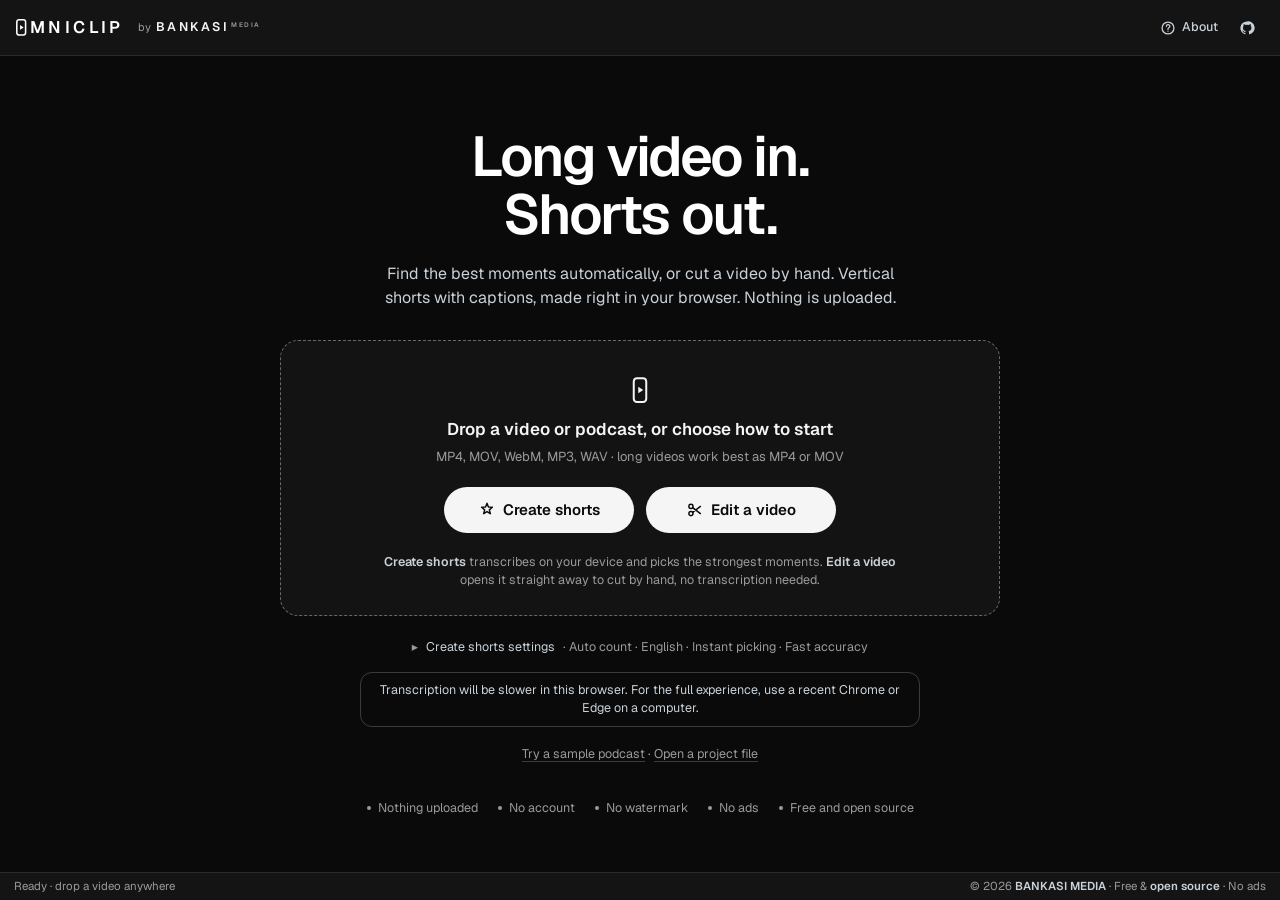
==== index.html @ b5180c34 "Editor rebuild: Create shorts / Edit a video, output monitor, timeline, projects Implements the Nov " ====
<!doctype html>
<html lang="en">
<head>
<meta charset="utf-8">
<meta name="viewport" content="width=device-width, initial-scale=1, viewport-fit=cover">
<title>OMNICLIP · Free shorts maker and video editor in your browser · by BANKASI MEDIA</title>
<meta name="description" content="Turn long videos and podcasts into vertical shorts with captions, or cut a video by hand. Free, in your browser, processed on your device. No upload, no account, no watermark.">
<meta name="theme-color" content="#0a0a0a">
<meta property="og:type" content="website">
<meta property="og:site_name" content="OMNICLIP">
<meta property="og:title" content="OMNICLIP · Long video in, shorts out">
<meta property="og:description" content="Free on-device shorts maker and editor: finds the best moments, follows the speaker, burns in captions. Nothing is uploaded.">
<meta property="og:url" content="https://useomniclip.com/">
<meta property="og:image" content="https://useomniclip.com/og.png">
<meta property="og:image:width" content="1200">
<meta property="og:image:height" content="630">
<meta name="twitter:card" content="summary_large_image">
<meta name="twitter:image" content="https://useomniclip.com/og.png">
<link rel="canonical" href="https://useomniclip.com/">
<link rel="icon" href="favicon.svg" type="image/svg+xml">
<link rel="preload" href="fonts/Geist-Variable.woff2" as="font" type="font/woff2" crossorigin>
<link rel="stylesheet" href="style.css">
</head>
<body>
<a class="skip-link" href="#main">Skip to content</a>

<header class="topbar">
  <a class="brand" href="./" aria-label="OMNICLIP home">
    <span class="logo-main">
      <svg class="logo-frame" viewBox="0 0 16 26" aria-hidden="true"><rect x="1.2" y="1.2" width="13.6" height="23.6" rx="3.4" fill="none" stroke="currentColor" stroke-width="2.4"/><path d="M6.2 9.2v7.6l5.6-3.8z" fill="currentColor"/></svg><span class="sr-only">O</span><span>MNICLIP</span>
    </span>
  </a>
  <a class="logo-by" href="https://bankasimedia.com" target="_blank" rel="noopener" title="Visit bankasimedia.com"><span class="logo-byword">by</span><span class="logo-bankasi">BANKASI</span><sup class="logo-sup">MEDIA</sup></a>

  <div class="top-file" id="topFile" hidden>
    <input class="proj-name" id="projName" aria-label="Project name" spellcheck="false">
    <span class="tf-meta" id="fileMeta"></span>
    <span class="save-state" id="saveState"></span>
  </div>

  <nav class="top-right" aria-label="Site">
    <span class="work-only" hidden>
      <button class="tb tb-icon" id="undoBtn" type="button" aria-label="Undo" title="Undo (Ctrl+Z)" disabled><svg viewBox="0 0 20 20" aria-hidden="true"><path d="M7.5 5 4 8.5 7.5 12M4.5 8.5H12a4 4 0 0 1 0 8h-2" fill="none" stroke="currentColor" stroke-width="1.7" stroke-linecap="round" stroke-linejoin="round"/></svg></button>
      <button class="tb tb-icon" id="redoBtn" type="button" aria-label="Redo" title="Redo (Ctrl+Shift+Z)" disabled><svg viewBox="0 0 20 20" aria-hidden="true"><path d="M12.5 5 16 8.5 12.5 12M15.5 8.5H8a4 4 0 0 0 0 8h2" fill="none" stroke="currentColor" stroke-width="1.7" stroke-linecap="round" stroke-linejoin="round"/></svg></button>
      <span class="menu-wrap">
        <button class="tb" id="projectBtn" type="button" aria-haspopup="true" aria-expanded="false" aria-controls="projectMenu" aria-label="Project menu" title="Project">
          <svg viewBox="0 0 20 20" aria-hidden="true"><path d="M3 5.5A1.5 1.5 0 0 1 4.5 4h3.2l1.6 1.8h6.2A1.5 1.5 0 0 1 17 7.3v7.2a1.5 1.5 0 0 1-1.5 1.5h-11A1.5 1.5 0 0 1 3 14.5z" fill="none" stroke="currentColor" stroke-width="1.6"/></svg><span>Project</span>
        </button>
        <div class="menu" id="projectMenu" role="menu" hidden>
          <button role="menuitem" type="button" data-act="saveFile">Save project file…</button>
          <button role="menuitem" type="button" data-act="openFile">Open project file…</button>
          <button role="menuitem" type="button" data-act="addMedia">Add another video…</button>
          <button role="menuitem" type="button" data-act="storage">Storage on this device…</button>
        </div>
      </span>
    </span>
    <button class="tb" id="newVideo" aria-label="New video" title="New video" hidden>
      <svg viewBox="0 0 20 20" aria-hidden="true"><path d="M10 4v12M4 10h12" stroke="currentColor" stroke-width="1.8" stroke-linecap="round"/></svg>
      <span>New</span>
    </button>
    <button class="tb" id="aboutBtn" type="button" aria-label="About and support" title="About and support">
      <svg viewBox="0 0 20 20" aria-hidden="true"><circle cx="10" cy="10" r="7.4" fill="none" stroke="currentColor" stroke-width="1.6"/><path d="M8 7.8a2.1 2.1 0 1 1 3 1.9c-.6.3-1 .8-1 1.5v.4M10 14h.01" fill="none" stroke="currentColor" stroke-width="1.6" stroke-linecap="round"/></svg>
      <span>About</span>
    </button>
    <a class="tb tb-icon" href="https://github.com/marwenclock/omniclip" target="_blank" rel="noopener" title="Open source on GitHub" aria-label="Source code on GitHub">
      <svg viewBox="0 0 20 20" aria-hidden="true"><path fill="currentColor" d="M10 1.8a8.2 8.2 0 0 0-2.6 16c.4.1.6-.2.6-.4v-1.5c-2.3.5-2.8-1-2.8-1-.4-1-.9-1.2-.9-1.2-.7-.5.1-.5.1-.5.8.1 1.3.9 1.3.9.7 1.3 2 .9 2.4.7.1-.5.3-.9.5-1.1-1.8-.2-3.7-.9-3.7-4 0-.9.3-1.6.9-2.2-.1-.2-.4-1 .1-2.2 0 0 .7-.2 2.3.9a7.8 7.8 0 0 1 4.1 0c1.6-1.1 2.3-.9 2.3-.9.5 1.2.2 2 .1 2.2.5.6.9 1.3.9 2.2 0 3.2-1.9 3.8-3.7 4 .3.3.6.8.6 1.5v2.3c0 .2.2.5.6.4A8.2 8.2 0 0 0 10 1.8z"/></svg>
    </a>
  </nav>
</header>

<main id="main">
  <!-- ============================== start ============================== -->
  <section class="start" id="setup">
    <h1>Long video in.<br>Shorts out.</h1>
    <p class="lede">Find the best moments automatically, or cut a video by hand. Vertical shorts with captions, made right in your browser. Nothing is uploaded.</p>

    <div class="drop" id="drop">
      <svg class="drop-icon" viewBox="0 0 24 24" aria-hidden="true"><rect x="7" y="2.5" width="10" height="19" rx="2.6" fill="none" stroke="currentColor" stroke-width="1.6"/><path d="M10.6 9.4v5.2l4-2.6z" fill="currentColor"/></svg>
      <span class="drop-title">Drop a video or podcast, or choose how to start</span>
      <span class="drop-sub">MP4, MOV, WebM, MP3, WAV · long videos work best as MP4 or MOV</span>
      <div class="entry">
        <button class="btn btn-solid btn-lg" id="pickShorts" type="button">
          <svg viewBox="0 0 20 20" aria-hidden="true"><path d="M10 2.5l1.6 4.2 4.4.3-3.4 2.8 1.1 4.3L10 11.7 6.3 14.1l1.1-4.3L4 7l4.4-.3z" fill="none" stroke="currentColor" stroke-width="1.6" stroke-linejoin="round"/></svg>Create shorts</button>
        <button class="btn btn-solid btn-lg" id="pickEdit" type="button">
          <svg viewBox="0 0 20 20" aria-hidden="true"><circle cx="5.5" cy="6" r="2.3" fill="none" stroke="currentColor" stroke-width="1.6"/><circle cx="5.5" cy="14" r="2.3" fill="none" stroke="currentColor" stroke-width="1.6"/><path d="M7.4 7.3 16 14M7.4 12.7 16 6" stroke="currentColor" stroke-width="1.6" stroke-linecap="round"/></svg>Edit a video</button>
      </div>
      <p class="entry-help"><b>Create shorts</b> transcribes on your device and picks the strongest moments. <b>Edit a video</b> opens it straight away to cut by hand, no transcription needed.</p>
    </div>
    <input type="file" id="file" accept="video/*,audio/*" class="sr-only" tabindex="-1" aria-hidden="true">
    <input type="file" id="mediaFile" accept="video/*,audio/*" class="sr-only" tabindex="-1" aria-hidden="true">
    <input type="file" id="projFile" accept=".json,application/json" class="sr-only" tabindex="-1" aria-hidden="true">
    <input type="file" id="subFile" accept=".srt,.vtt,text/vtt,application/x-subrip" class="sr-only" tabindex="-1" aria-hidden="true">
    <input type="file" id="ovFile" accept="image/*,video/*" class="sr-only" tabindex="-1" aria-hidden="true">

    <details class="settings" id="settings">
      <summary><span>Create shorts settings</span> <span class="settings-sum" id="settingsSum"></span></summary>
      <div class="pills" id="options">
        <label class="pill-select"><span>Shorts</span>
          <select id="count"><option value="auto" selected>Auto</option><option>3</option><option>5</option><option>8</option><option>12</option><option>20</option></select>
        </label>
        <label class="pill-select"><span>Language</span>
          <select id="lang">
            <option value="en">English</option><option value="es">Spanish</option><option value="fr">French</option>
            <option value="de">German</option><option value="pt">Portuguese</option><option value="it">Italian</option><option value="ar">Arabic</option>
          </select>
        </label>
        <label class="pill-select"><span>Picking</span>
          <select id="finder"><option value="smart">Smart</option><option value="deep">Deep</option><option value="instant">Instant</option></select>
        </label>
        <label class="pill-select"><span>Accuracy</span>
          <select id="quality"><option value="fast">Fast</option><option value="better">Better</option><option value="best">Best</option></select>
        </label>
      </div>
      <p class="opt-help" id="optHelp"></p>
      <p class="opt-warn" id="optWarn" hidden><span></span><button class="link-btn" type="button"></button></p>
    </details>
    <p class="gpu-note" id="gpuNote" hidden></p>
    <p class="gpu-note" id="exportNote" hidden></p>
    <p class="start-links"><button class="link-btn" id="trySample" type="button">Try a sample podcast</button> · <button class="link-btn" id="openProj" type="button">Open a project file</button></p>

    <section class="drafts" id="drafts" hidden aria-labelledby="draftsTitle">
      <h2 id="draftsTitle">Recent projects on this device</h2>
      <ul id="draftList"></ul>
    </section>

    <ul class="facts">
      <li>Nothing uploaded</li><li>No account</li><li>No watermark</li><li>No ads</li><li>Free and open source</li>
    </ul>
  </section>

  <!-- ============================== editor ============================== -->
  <section class="work" id="work" hidden>
    <aside class="bin" id="bin" aria-label="Clips, transcript and media">
      <div class="tabs" role="tablist" aria-label="Clip bin">
        <button class="tab active" role="tab" id="tabClips" aria-controls="clipsPane" aria-selected="true">Clips <span class="count" id="clipCount"></span></button>
        <button class="tab" role="tab" id="tabTranscript" aria-controls="transcriptPane" aria-selected="false" tabindex="-1">Transcript</button>
        <button class="tab" role="tab" id="tabMedia" aria-controls="mediaPane" aria-selected="false" tabindex="-1">Media</button>
      </div>

      <div class="pane" id="clipsPane" role="tabpanel" aria-labelledby="tabClips">
        <div class="notice" id="notice" hidden><p></p><button class="btn btn-outline btn-sm" type="button"></button></div>
        <div class="pane-tools">
          <button class="btn btn-outline btn-sm" id="newClip" type="button" title="New 10-second clip at the playhead">+ New clip</button>
          <label class="mini-select"><span class="sr-only">Sort clips</span><select id="sortClips"><option value="order">Your order</option><option value="score">Strongest first</option><option value="time">Time in video</option></select></label>
        </div>
        <ol class="clips" id="clips" aria-label="Clips"></ol>
        <div class="empty" id="clipsEmpty">
          <div class="skeleton"></div><div class="skeleton"></div><div class="skeleton"></div>
          <p id="resultsSub">Your shorts will show up here.</p>
          <div class="empty-actions" id="emptyActions" hidden>
            <button class="btn btn-solid btn-sm" id="emptyWhole" type="button">Use the whole video</button>
            <button class="btn btn-outline btn-sm" id="emptyFromText" type="button">Choose transcript lines</button>
          </div>
        </div>
        <div class="pane-foot">
          <button class="btn btn-solid" id="exAll" type="button" disabled>
            <svg viewBox="0 0 20 20" aria-hidden="true"><path d="M10 3v10m0 0-4-4m4 4 4-4M4 16h12" fill="none" stroke="currentColor" stroke-width="1.8" stroke-linecap="round" stroke-linejoin="round"/></svg>
            <span id="exAllLabel">Export all</span>
          </button>
          <button class="link-btn" id="json" type="button" disabled>Download clip list (.json)</button>
        </div>
      </div>

      <div class="pane" id="transcriptPane" role="tabpanel" aria-labelledby="tabTranscript" hidden>
        <div class="pane-tools wrap">
          <div class="seg" role="radiogroup" aria-label="Transcript mode">
            <label><input type="radio" name="tmode" value="select" checked><span>Select lines</span></label>
            <label><input type="radio" name="tmode" value="edit"><span>Fix text</span></label>
          </div>
          <div class="search">
            <input id="tSearch" type="search" placeholder="Find" aria-label="Find in transcript" spellcheck="false">
            <span class="count" id="tCount" aria-live="polite"></span>
            <button class="tb tb-icon sm" id="tPrev" type="button" aria-label="Previous match">↑</button>
            <button class="tb tb-icon sm" id="tNext" type="button" aria-label="Next match">↓</button>
          </div>
        </div>
        <div class="pane-tools wrap">
          <button class="btn btn-solid btn-sm" id="fromSel" type="button" disabled>Make a short from selected lines</button>
          <button class="link-btn" id="srt" type="button" disabled>Full subtitles (.srt)</button>
          <button class="link-btn" id="importSub" type="button">Import .srt / .vtt</button>
        </div>
        <p class="hint" id="tHint">Click the first line, then Shift-click (or tap) the last line of your short. The time button plays from that line.</p>
        <div id="transcript"></div>
        <div class="hint" id="transcriptEmpty">The transcript appears here as it’s written. <button class="link-btn" id="transcribeNow" type="button" hidden>Transcribe this video</button></div>
      </div>

      <div class="pane" id="mediaPane" role="tabpanel" aria-labelledby="tabMedia" hidden>
        <p class="hint">Videos in this project. Add another to cut between sources in one short.</p>
        <ul class="media-list" id="mediaList"></ul>
        <button class="btn btn-outline btn-sm" id="addMedia" type="button">+ Add another video</button>
      </div>
    </aside>

    <section class="center" aria-label="Monitor">
      <div class="monitor-head">
        <button class="clip-switch" id="clipSwitch" type="button" aria-label="Choose a clip"><span id="clipSwitchText">No clip</span> <svg viewBox="0 0 20 20" aria-hidden="true"><path d="m6 8 4 4 4-4" fill="none" stroke="currentColor" stroke-width="1.7" stroke-linecap="round"/></svg></button>
        <div class="seg" role="radiogroup" aria-label="Monitor view">
          <label><input type="radio" name="view" value="output" checked><span>Output</span></label>
          <label><input type="radio" name="view" value="source"><span>Source</span></label>
        </div>
        <span class="mon-name" id="monName"></span>
        <label class="check"><input type="checkbox" id="guides"> Safe area</label>
      </div>
      <div class="stage" id="stage">
        <video id="player" playsinline preload="auto"></video>
        <canvas id="out" aria-label="Output preview of the selected clip"></canvas>
        <div class="crop" id="crop" hidden>
          <button class="crop-handle" id="cropHandle" type="button" title="Drag to choose what stays in the frame">
            <svg viewBox="0 0 20 20" aria-hidden="true"><path d="M6 6 2 10l4 4M14 6l4 4-4 4M2 10h16" fill="none" stroke="currentColor" stroke-width="1.6" stroke-linecap="round" stroke-linejoin="round"/></svg>
            <span id="cropLabel">Drag</span>
          </button>
        </div>
        <div class="progress-pill" id="progress" hidden>
          <span class="spin" aria-hidden="true"></span>
          <span class="pp-text" id="ppText">Starting…</span>
          <span class="pp-step" id="ppStep"></span>
          <button class="link-btn" id="cancelRun" type="button">Cancel</button>
          <span class="pp-bar"><i id="ppBar"></i></span>
        </div>
      </div>
      <div class="transport">
        <button class="tb tb-icon play" id="playBtn" type="button" aria-label="Play" title="Play / pause (Space)"><svg viewBox="0 0 20 20" aria-hidden="true"><path d="M7 5v10l8-5z" fill="currentColor"/></svg></button>
        <span class="tc-now" id="tcNow">0:00.0</span><span class="tc-dur" id="tcDur">/ 0:00.0</span>
        <span class="src-only" hidden>
          <button class="btn btn-outline btn-sm" id="markIn" type="button" title="Set In at the playhead (I)">In <span id="inVal">–</span></button>
          <button class="btn btn-outline btn-sm" id="markOut" type="button" title="Set Out at the playhead (O)">Out <span id="outVal">–</span></button>
          <button class="btn btn-outline btn-sm" id="addRange" type="button" disabled title="Add In–Out to the selected clip">Add to clip</button>
          <button class="btn btn-solid btn-sm" id="newFromIO" type="button" disabled>New clip</button>
        </span>
        <label class="check"><input type="checkbox" id="loop"> Loop</label>
      </div>
    </section>

    <aside class="inspector" id="inspector" aria-label="Inspector">
      <div class="tabs" role="tablist" aria-label="Inspector">
        <button class="tab active" role="tab" id="itTrim" aria-controls="ipTrim" aria-selected="true">Trim</button>
        <button class="tab" role="tab" id="itCaptions" aria-controls="ipCaptions" aria-selected="false" tabindex="-1">Captions</button>
        <button class="tab" role="tab" id="itFrame" aria-controls="ipFrame" aria-selected="false" tabindex="-1">Frame</button>
        <button class="tab" role="tab" id="itAudio" aria-controls="ipAudio" aria-selected="false" tabindex="-1">Audio</button>
        <button class="tab" role="tab" id="itExport" aria-controls="ipExport" aria-selected="false" tabindex="-1">Export</button>
      </div>
      <p class="no-clip" id="noClip">Select or create a clip to edit it.</p>

      <div class="pane ipane" id="ipTrim" role="tabpanel" aria-labelledby="itTrim">
        <label class="field"><span>Clip name</span><input id="clipName" spellcheck="false" placeholder="Name in your list and file name"></label>
        <label class="field"><span>On-screen title</span><input id="clipTitle" spellcheck="false" placeholder="Shown on the title card"></label>
        <div class="field"><span>Title card</span>
          <div class="seg" role="radiogroup" aria-label="Title card">
            <label><input type="radio" name="st-title" value="intro"><span>Intro</span></label>
            <label><input type="radio" name="st-title" value="always"><span>Always</span></label>
            <label><input type="radio" name="st-title" value="none"><span>Off</span></label>
          </div>
        </div>
        <label class="field slider"><span>Intro length <output data-out="titleDur"></output></span><input type="range" data-style="titleDur" min="1" max="8" step="0.5"></label>
        <div class="field"><span>Ranges <small>(played in this order)</small></span>
          <ol class="ranges" id="ranges"></ol>
          <div class="row">
            <button class="btn btn-outline btn-sm" id="splitBtn" type="button" title="Split at the playhead (S)">Split at playhead</button>
            <button class="btn btn-outline btn-sm" id="pausesBtn" type="button" title="Find long pauses and cut them out">Remove pauses…</button>
          </div>
          <div class="pauses" id="pausesBox" hidden>
            <label class="field slider"><span>Pauses longer than <output id="pauseMinOut"></output></span><input type="range" id="pauseMin" min="0.3" max="2" step="0.1" value="0.7"></label>
            <label class="field slider"><span>Quiet below <output id="pauseThrOut"></output></span><input type="range" id="pauseThr" min="0.005" max="0.08" step="0.005" value="0.02"></label>
            <p class="hint" id="pauseInfo"></p>
            <div class="row"><button class="btn btn-solid btn-sm" id="pauseApply" type="button" disabled>Cut these pauses</button><button class="btn btn-outline btn-sm" id="pauseCancel" type="button">Close</button></div>
          </div>
        </div>
        <div class="field"><span>Speed</span>
          <div class="seg" role="radiogroup" aria-label="Speed">
            <label><input type="radio" name="st-speed" value="0.5"><span>0.5×</span></label>
            <label><input type="radio" name="st-speed" value="0.75"><span>0.75×</span></label>
            <label><input type="radio" name="st-speed" value="1"><span>1×</span></label>
            <label><input type="radio" name="st-speed" value="1.25"><span>1.25×</span></label>
            <label><input type="radio" name="st-speed" value="1.5"><span>1.5×</span></label>
            <label><input type="radio" name="st-speed" value="2"><span>2×</span></label>
          </div>
        </div>
      </div>

      <div class="pane ipane" id="ipCaptions" role="tabpanel" aria-labelledby="itCaptions" hidden>
        <div class="field"><span>Captions</span>
          <div class="seg" role="radiogroup" aria-label="Captions">
            <label><input type="radio" name="st-captions" value="pop"><span>Word by word</span></label>
            <label><input type="radio" name="st-captions" value="classic"><span>Subtitles</span></label>
            <label><input type="radio" name="st-captions" value="none"><span>Off</span></label>
          </div>
        </div>
        <p class="hint" id="capNoText" hidden>This video has no transcript yet. <button class="link-btn" id="capTranscribe" type="button">Transcribe it</button> or <button class="link-btn" id="capImport" type="button">import subtitles</button>.</p>
        <div class="field"><span>Presets</span><div class="presets" id="presets"></div></div>
        <div class="grid2">
          <label class="field"><span>Font</span><select data-style="font"></select></label>
          <label class="field"><span>Weight</span><select data-style="weight"><option value="500">Regular</option><option value="700">Bold</option><option value="800">Extra bold</option><option value="900">Black</option></select></label>
          <label class="field"><span>Text colour</span><input type="color" data-style="color"></label>
          <label class="field"><span>Spoken word</span><input type="color" data-style="hi"></label>
        </div>
        <div class="field"><span>Letters</span>
          <div class="seg" role="radiogroup" aria-label="Letter case">
            <label><input type="radio" name="st-case" value="upper"><span>UPPERCASE</span></label>
            <label><input type="radio" name="st-case" value="none"><span>As written</span></label>
          </div>
        </div>
        <div class="field"><span>Edge</span>
          <div class="seg" role="radiogroup" aria-label="Caption edge">
            <label><input type="radio" name="st-outline" value="stroke"><span>Outline</span></label>
            <label><input type="radio" name="st-outline" value="shadow"><span>Shadow</span></label>
            <label><input type="radio" name="st-outline" value="box"><span>Box</span></label>
            <label><input type="radio" name="st-outline" value="none"><span>None</span></label>
          </div>
        </div>
        <label class="field slider"><span>Size <output data-out="size"></output></span><input type="range" data-style="size" min="0.5" max="1.8" step="0.05"></label>
        <label class="field slider"><span>Height on screen <output data-out="y"></output></span><input type="range" data-style="y" min="0.15" max="0.92" step="0.01"></label>
        <label class="field slider"><span>Words at a time <output data-out="words"></output></span><input type="range" data-style="words" min="1" max="12" step="1"></label>
        <div class="field"><span>Direction</span>
          <div class="seg" role="radiogroup" aria-label="Text direction">
            <label><input type="radio" name="st-dir" value="auto"><span>Auto</span></label>
            <label><input type="radio" name="st-dir" value="ltr"><span>Left to right</span></label>
            <label><input type="radio" name="st-dir" value="rtl"><span>Right to left</span></label>
          </div>
        </div>
        <p class="hint">Word timings are estimated from each transcript line. Fix words in the Transcript tab.</p>
        <div class="row panel-actions" data-keys="captions,font,weight,case,size,y,color,hi,outline,words,dir">
          <button class="btn btn-outline btn-sm" data-act="savePreset" type="button">Save as preset</button>
          <button class="btn btn-outline btn-sm" data-act="applyAll" type="button">Apply to all clips</button>
          <button class="link-btn" data-act="reset" type="button">Reset</button>
        </div>
      </div>

      <div class="pane ipane" id="ipFrame" role="tabpanel" aria-labelledby="itFrame" hidden>
        <div class="field"><span>Shape</span>
          <div class="seg" role="radiogroup" aria-label="Output shape">
            <label><input type="radio" name="st-aspect" value="9:16"><span>9:16</span></label>
            <label><input type="radio" name="st-aspect" value="4:5"><span>4:5</span></label>
            <label><input type="radio" name="st-aspect" value="1:1"><span>1:1</span></label>
            <label><input type="radio" name="st-aspect" value="16:9"><span>16:9</span></label>
            <label><input type="radio" name="st-aspect" value="original"><span>Original</span></label>
          </div>
        </div>
        <div class="field"><span>Framing</span>
          <div class="seg" role="radiogroup" aria-label="Framing">
            <label><input type="radio" name="st-layout" value="auto"><span>Follow speaker</span></label>
            <label><input type="radio" name="st-layout" value="crop"><span>Fixed</span></label>
            <label><input type="radio" name="st-layout" value="blur"><span>Full + blur</span></label>
            <label><input type="radio" name="st-layout" value="fit"><span>Fit</span></label>
          </div>
        </div>
        <p class="hint framing-note" id="framingNote"></p>
        <button class="btn btn-outline btn-sm" id="trackBtn" type="button" hidden>Find the speaker now</button>
        <label class="field slider"><span>Left / right <output data-out="pos"></output></span><input type="range" data-style="pos" min="0" max="1" step="0.01"></label>
        <label class="field slider"><span>Up / down <output data-out="posY"></output></span><input type="range" data-style="posY" min="0" max="1" step="0.01"></label>
        <label class="field slider"><span>Zoom <output data-out="zoom"></output></span><input type="range" data-style="zoom" min="1" max="3" step="0.05"></label>
        <div class="field"><span>Rotate and mirror</span>
          <div class="row">
            <button class="btn btn-outline btn-sm" id="rotL" type="button" aria-label="Rotate 90 degrees left">⟲ 90°</button>
            <button class="btn btn-outline btn-sm" id="rotR" type="button" aria-label="Rotate 90 degrees right">⟳ 90°</button>
            <label class="check"><input type="checkbox" data-style="flip"> Mirror</label>
          </div>
        </div>
        <div class="field"><span>Overlay <small>(logo, image or cutaway)</small></span>
          <div class="row">
            <button class="btn btn-outline btn-sm" id="ovAdd" type="button">Add image or video…</button>
            <button class="link-btn" id="ovRemove" type="button" hidden>Remove</button>
          </div>
          <div id="ovControls" hidden>
            <label class="field slider"><span>Size <output data-ovout="w"></output></span><input type="range" data-ov="w" min="0.05" max="1" step="0.01"></label>
            <label class="field slider"><span>Left / right <output data-ovout="x"></output></span><input type="range" data-ov="x" min="0" max="1" step="0.01"></label>
            <label class="field slider"><span>Up / down <output data-ovout="y"></output></span><input type="range" data-ov="y" min="0" max="1" step="0.01"></label>
            <label class="field slider"><span>Opacity <output data-ovout="opacity"></output></span><input type="range" data-ov="opacity" min="0.1" max="1" step="0.05"></label>
            <div class="grid2">
              <label class="field"><span>From (seconds)</span><input data-ov="start" inputmode="decimal" class="tc"></label>
              <label class="field"><span>Until (empty = end)</span><input data-ov="end" inputmode="decimal" class="tc"></label>
            </div>
          </div>
        </div>
        <div class="row panel-actions" data-keys="aspect,layout,pos,posY,zoom,rotate,flip">
          <button class="btn btn-outline btn-sm" data-act="applyAll" type="button">Apply to all clips</button>
          <button class="link-btn" data-act="reset" type="button">Reset</button>
        </div>
      </div>

      <div class="pane ipane" id="ipAudio" role="tabpanel" aria-labelledby="itAudio" hidden>
        <label class="field slider"><span>Volume <output data-out="gain"></output></span><input type="range" data-style="gain" min="-18" max="12" step="0.5"></label>
        <label class="check"><input type="checkbox" data-style="mute"> Mute this clip</label>
        <label class="field slider"><span>Fade in <output data-out="fadeIn"></output></span><input type="range" data-style="fadeIn" min="0" max="3" step="0.1"></label>
        <label class="field slider"><span>Fade out <output data-out="fadeOut"></output></span><input type="range" data-style="fadeOut" min="0" max="3" step="0.1"></label>
        <p class="hint">The monitor previews up to normal volume; boosts above 0 dB are applied in the export.</p>
        <div class="row panel-actions" data-keys="gain,mute,fadeIn,fadeOut">
          <button class="btn btn-outline btn-sm" data-act="applyAll" type="button">Apply to all clips</button>
          <button class="link-btn" data-act="reset" type="button">Reset</button>
        </div>
      </div>

      <div class="pane ipane" id="ipExport" role="tabpanel" aria-labelledby="itExport" hidden>
        <div class="field"><span>Resolution</span>
          <div class="seg" role="radiogroup" aria-label="Resolution">
            <label><input type="radio" name="st-res" value="1080"><span>1080p</span></label>
            <label><input type="radio" name="st-res" value="720"><span>720p</span></label>
          </div>
        </div>
        <p class="summary" id="exSummary"></p>
        <label class="check"><input type="checkbox" id="fastExport"> Background-safe export (beta)</label>
        <p class="hint">Renders frame by frame instead of playing in real time, so it keeps going in a background tab. Faster for audio-only shorts; for video it is usually slower than the normal export. Experimental; needs Chrome or Edge.</p>
        <div class="row">
          <button class="btn btn-solid" id="exportOne" type="button">Export this clip</button>
          <a class="btn btn-outline" id="dlOne" hidden>Download</a>
        </div>
        <div class="row">
          <button class="link-btn" id="clipSrt" type="button">Subtitles for this clip (.srt)</button>
          <button class="link-btn" id="dupAspect" type="button">Duplicate in another shape…</button>
        </div>
        <div class="row panel-actions" data-keys="res">
          <button class="btn btn-outline btn-sm" data-act="applyAll" type="button">Use this resolution for all clips</button>
        </div>
      </div>
    </aside>

    <section class="tl-wrap" aria-label="Timeline">
      <div class="tl-tools">
        <button class="tb sm" id="tlSplit" type="button" title="Split at the playhead (S)">Split</button>
        <button class="tb sm" id="tlDelete" type="button" title="Delete the range under the playhead">Delete range</button>
        <span class="tl-spacer"></span>
        <button class="tb tb-icon sm" id="tlOut" type="button" aria-label="Zoom out">−</button>
        <button class="tb sm" id="tlFit" type="button">Fit</button>
        <button class="tb tb-icon sm" id="tlIn" type="button" aria-label="Zoom in">+</button>
      </div>
      <canvas id="timeline" tabindex="0" aria-label="Timeline. Left and right arrows move the playhead."></canvas>
    </section>
  </section>
</main>

<section class="tray" id="tray" hidden aria-label="Exports">
  <div class="tray-head">
    <b>Exports <span class="count" id="trayCount"></span></b>
    <button class="link-btn" id="trayZip" type="button" disabled>Download all (.zip)</button>
    <button class="link-btn" id="trayClear" type="button">Clear finished</button>
    <button class="tb tb-icon sm" id="trayToggle" type="button" aria-label="Collapse exports" aria-expanded="true">▾</button>
  </div>
  <ul class="tray-list" id="trayList"></ul>
  <p class="tray-note" id="trayNote">Real-time exports play through the clip. Keep this tab visible.</p>
</section>

<footer class="statusbar">
  <span class="sb-left" id="status">Ready · drop a video anywhere</span>
  <span class="sb-right">© 2026 <a href="https://bankasimedia.com" target="_blank" rel="noopener">BANKASI MEDIA</a> · Free &amp; <a href="https://github.com/marwenclock/omniclip" target="_blank" rel="noopener">open source</a> · No ads</span>
</footer>

<div class="dropveil" id="dropVeil" hidden>
  <div class="dz" data-mode="shorts">Drop here to <b>create shorts</b></div>
  <div class="dz" data-mode="edit">Drop here to <b>edit a video</b></div>
</div>
<p class="sr-only" id="announce" role="status" aria-live="polite"></p>

<dialog class="modal" id="about" aria-labelledby="aboutTitle">
  <h2 id="aboutTitle">About OMNICLIP</h2>
  <p>OMNICLIP by BANKASI <sup>MEDIA</sup> is free and open source. No ads, no accounts, no watermark. Your videos are processed in your browser and are never uploaded.</p>
  <div class="support-box">
    <b><svg viewBox="0 0 20 20" aria-hidden="true"><path d="M10 16.5s-6-3.6-6-8.1A3.4 3.4 0 0 1 10 6.3a3.4 3.4 0 0 1 6 2.1c0 4.5-6 8.1-6 8.1z" fill="none" stroke="currentColor" stroke-width="1.6" stroke-linejoin="round"/></svg>Keep it free</b>
    <p>Hosting and new features cost time and money. Donations keep OMNICLIP free, ad-free and private for everyone.</p>
    <span id="donateSlot"></span>
    <p class="note">Other ways to help: share it with a creator who needs it, star it on GitHub, or report a video that doesn’t work.</p>
  </div>
  <h3>Keyboard shortcuts</h3>
  <table class="keys-table">
    <tr><td><kbd>Space</kbd></td><td>Play / pause</td><td><kbd>←</kbd><kbd>→</kbd></td><td>Step 0.1 s (Shift 1 s)</td></tr>
    <tr><td><kbd>↑</kbd><kbd>↓</kbd></td><td>Previous / next clip</td><td><kbd>S</kbd></td><td>Split at playhead</td></tr>
    <tr><td><kbd>I</kbd> <kbd>O</kbd></td><td>Set In / Out (Source view)</td><td><kbd>E</kbd></td><td>Export clip</td></tr>
    <tr><td><kbd>Ctrl</kbd><kbd>Z</kbd></td><td>Undo</td><td><kbd>Ctrl</kbd><kbd>Shift</kbd><kbd>Z</kbd></td><td>Redo</td></tr>
  </table>
  <label class="check"><input type="checkbox" id="singleKeys" checked> Single-key shortcuts (Space, S, I, O, E, arrows)</label>
  <div class="modal-actions">
    <a class="btn btn-outline" href="https://bankasimedia.com" target="_blank" rel="noopener">BANKASI MEDIA</a>
    <a class="btn btn-outline" href="https://github.com/marwenclock/omniclip" target="_blank" rel="noopener">Source on GitHub</a>
    <a class="btn btn-outline" href="https://github.com/marwenclock/omniclip/issues" target="_blank" rel="noopener">Report a problem</a>
    <button class="btn btn-outline" id="storageBtn" type="button">Storage…</button>
    <button class="btn btn-solid" data-close type="button">Close</button>
  </div>
</dialog>

<dialog class="modal" id="storage" aria-labelledby="storageTitle">
  <h2 id="storageTitle">Storage on this device</h2>
  <p class="note" id="storageTotal"></p>
  <ul class="store-list" id="storeList"></ul>
  <div class="modal-actions"><button class="btn btn-solid" data-close type="button">Close</button></div>
</dialog>

<dialog class="modal" id="relink" aria-labelledby="relinkTitle">
  <h2 id="relinkTitle">Find the video for this project</h2>
  <p>Projects keep your edits, not the video itself. Choose the same file again to keep working.</p>
  <ul class="store-list" id="relinkList"></ul>
  <p class="note" id="relinkMsg" role="status"></p>
  <div class="modal-actions"><button class="btn btn-outline" data-close type="button">Cancel</button><button class="btn btn-solid" id="relinkGo" type="button" disabled>Open project</button></div>
</dialog>

<dialog class="modal" id="ask" aria-labelledby="askTitle">
  <h2 id="askTitle"></h2>
  <div id="askBody"></div>
  <div class="modal-actions" id="askActions"></div>
</dialog>

<script type="module" src="app.js"></script>
</body>
</html>
---- style.css ----
/* OMNICLIP: BANKASI MEDIA's design language, shared with OMNIVIEWER. Black and white only, Geist,
   hairline borders, white solid buttons, pill controls. The editor adds its own tool vocabulary:
   monospace timecodes, a ruler, a waveform, and the footage as the only colour on screen. */

@font-face { font-family: 'Geist'; src: url('fonts/Geist-Variable.woff2') format('woff2'); font-weight: 100 900; font-display: swap; }
@font-face { font-family: 'Geist Mono'; src: url('fonts/GeistMono-Variable.woff2') format('woff2'); font-weight: 100 900; font-display: swap; }
@font-face { font-family: 'Geist Fallback'; src: local('Arial'), local('ArialMT'), local('Liberation Sans'), local('Helvetica'); size-adjust: 101.1%; ascent-override: 99.41%; descent-override: 29.18%; line-gap-override: 0%; }

:root {
  --bg: #0a0a0a;
  --panel: rgba(21, 21, 21, 0.96);
  --panel-solid: #151515;
  --glass: rgba(24, 26, 29, 0.72);
  --surface: rgba(255, 255, 255, 0.04);
  --surface-2: rgba(255, 255, 255, 0.08);
  --surface-3: rgba(255, 255, 255, 0.14);
  --line: rgba(255, 255, 255, 0.09);
  --line-2: rgba(255, 255, 255, 0.2);
  --ink: #f5f5f5;
  --ink-2: #c9d1d8;
  --muted: #9a9a9a;
  --danger: #ff6b5e;
  --font: 'Geist', 'Geist Fallback', system-ui, -apple-system, 'Segoe UI', sans-serif;
  --mono: 'Geist Mono', ui-monospace, 'Cascadia Mono', Consolas, monospace;
  --top: 56px;
  --status: 28px;
  color-scheme: dark;
}

* { box-sizing: border-box; }
html { height: 100%; }
body {
  margin: 0; min-height: 100%; background: var(--bg); color: var(--ink);
  font: 14px/1.45 var(--font); -webkit-font-smoothing: antialiased;
  display: flex; flex-direction: column;
}
a { color: inherit; }
button, select, input { font: inherit; color: inherit; }
button { cursor: pointer; background: none; border: 0; padding: 0; }
.sr-only { position: absolute; width: 1px; height: 1px; overflow: hidden; clip: rect(0 0 0 0); white-space: nowrap; }
.skip-link { position: absolute; left: 12px; top: -40px; z-index: 100; background: var(--ink); color: #000; padding: 6px 12px; border-radius: 8px; }
.skip-link:focus { top: 10px; }
:focus-visible { outline: 2px solid var(--ink); outline-offset: 2px; }
[hidden] { display: none !important; }
svg { flex: none; }
small { color: var(--muted); font-weight: 400; }

/* ------------------------------------------------------------ buttons */
.btn {
  display: inline-flex; align-items: center; justify-content: center; gap: 7px;
  height: 36px; padding: 0 16px; border-radius: 999px; white-space: nowrap; text-decoration: none;
  font-size: 13px; font-weight: 600; transition: opacity 0.15s, background 0.15s, border-color 0.15s;
}
.btn svg { width: 15px; height: 15px; }
.btn-solid { background: var(--ink); color: var(--bg); }
.btn-solid:hover { opacity: 0.86; }
.btn-outline { border: 1px solid var(--line-2); background: var(--surface); color: var(--ink); }
.btn-outline:hover { background: var(--surface-2); border-color: rgba(255, 255, 255, 0.32); }
.btn:disabled { opacity: 0.35; cursor: not-allowed; }
.btn-sm { height: 30px; padding: 0 12px; font-size: 12.5px; }
.btn-lg { height: 46px; padding: 0 24px; font-size: 15px; min-width: 190px; }
.btn-lg svg { width: 18px; height: 18px; }
.link-btn { color: var(--muted); font-size: 12.5px; text-decoration: underline; text-underline-offset: 3px; text-decoration-color: var(--line-2); }
.link-btn:hover:not(:disabled) { color: var(--ink); }
.link-btn:disabled { opacity: 0.4; cursor: default; text-decoration: none; }
.check { display: inline-flex; align-items: center; gap: 7px; font-size: 12.5px; color: var(--ink-2); cursor: pointer; user-select: none; }
.check input { accent-color: #fff; width: 15px; height: 15px; margin: 0; }

/* segmented control (radio pills) */
.seg { display: inline-flex; flex-wrap: wrap; gap: 2px; padding: 3px; border-radius: 999px; border: 1px solid var(--line-2); background: var(--surface); }
.seg label { position: relative; cursor: pointer; }
.seg input { position: absolute; opacity: 0; pointer-events: none; }
.seg span { display: inline-flex; align-items: center; height: 26px; padding: 0 10px; border-radius: 999px; font-size: 12px; font-weight: 500; color: var(--ink-2); white-space: nowrap; transition: background 0.15s, color 0.15s; }
.seg label:hover span { background: var(--surface-2); color: var(--ink); }
.seg input:checked + span { background: var(--ink); color: var(--bg); font-weight: 600; }
.seg input:focus-visible + span { outline: 2px solid var(--ink); outline-offset: 2px; }

/* ------------------------------------------------------------ top bar */
.topbar {
  flex: none; position: sticky; top: 0; z-index: 30; height: var(--top);
  display: flex; align-items: center; gap: 14px; padding: 0 16px;
  background: var(--panel); border-bottom: 1px solid var(--line); backdrop-filter: blur(14px);
}
.brand { display: inline-flex; align-items: center; text-decoration: none; color: #fff; }
.logo-main { display: inline-flex; align-items: center; font-size: 1.05rem; font-weight: 600; letter-spacing: 0.2em; }
.logo-frame { width: 0.62em; height: 1em; margin-right: 0.22em; overflow: visible; }
.brand:hover .logo-frame path { animation: logo-play 0.9s ease; transform-box: fill-box; transform-origin: center; }
@keyframes logo-play { 40% { transform: scale(1.35); } }
.logo-by { display: inline-flex; align-items: baseline; gap: 5px; text-decoration: none; white-space: nowrap; }
.logo-byword { font-size: 11px; color: var(--muted); }
.logo-bankasi { font-size: 12.5px; font-weight: 600; letter-spacing: 0.2em; color: var(--ink); }
.logo-sup { font-size: 6.5px; font-weight: 600; letter-spacing: 0.24em; color: var(--muted); margin-left: -3px; position: relative; top: calc(-1cap * (12.5 / 6.5 - 1)); }
.top-file { display: flex; align-items: center; gap: 10px; min-width: 0; margin-left: 10px; padding-left: 16px; border-left: 1px solid var(--line); }
.proj-name { min-width: 60px; max-width: 30vw; width: 22ch; border: 0; background: transparent; padding: 3px 6px; margin-left: -6px; border-radius: 6px; font-weight: 600; font-size: 13px; text-overflow: ellipsis; }
.proj-name:hover { background: var(--surface); }
.proj-name:focus { outline: none; background: var(--surface-2); }
.tf-meta { font: 11.5px var(--mono); color: var(--muted); white-space: nowrap; }
.save-state { font-size: 11.5px; color: var(--muted); white-space: nowrap; }
.save-state.error { color: var(--danger); }
.top-right { margin-left: auto; display: flex; align-items: center; gap: 2px; }
.work-only { display: inline-flex; align-items: center; gap: 2px; }
.tb {
  display: inline-flex; align-items: center; gap: 6px; height: 34px; padding: 0 10px; border-radius: 8px;
  color: var(--ink-2); font-size: 12.5px; font-weight: 500; text-decoration: none;
}
.tb:hover:not(:disabled) { background: var(--surface-2); color: var(--ink); }
.tb:disabled { opacity: 0.35; cursor: default; }
.tb svg { width: 16px; height: 16px; }
.tb-icon { width: 34px; padding: 0; justify-content: center; }
.tb.sm { height: 28px; font-size: 12px; padding: 0 9px; }
.tb-icon.sm { width: 28px; padding: 0; }
.menu-wrap { position: relative; }
.menu { position: absolute; right: 0; top: calc(100% + 6px); z-index: 50; min-width: 220px; padding: 6px; border-radius: 12px; background: #161616; border: 1px solid var(--line-2); box-shadow: 0 18px 50px rgba(0, 0, 0, 0.55); display: flex; flex-direction: column; }
.menu button { text-align: left; padding: 8px 10px; border-radius: 8px; font-size: 13px; color: var(--ink-2); }
.menu button:hover, .menu button:focus-visible { background: var(--surface-2); color: var(--ink); outline: none; }

/* ------------------------------------------------------------ start */
main { min-height: 0; display: flex; flex-direction: column; flex: 1 0 auto; }
.start { width: 100%; max-width: 760px; margin: 0 auto; padding: clamp(36px, 8vh, 88px) 20px 48px; display: flex; flex-direction: column; align-items: center; text-align: center; }
.start h1 { margin: 0; font-size: clamp(38px, 6vw, 56px); line-height: 1.04; font-weight: 600; letter-spacing: -0.035em; color: #fff; }
.lede { margin: 18px 0 30px; max-width: 540px; font-size: 16px; line-height: 1.5; color: var(--ink-2); }
.drop { width: 100%; display: flex; flex-direction: column; align-items: center; gap: 6px; padding: 34px 20px 26px; border: 1px dashed rgba(255, 255, 255, 0.36); border-radius: 18px; background: var(--surface); transition: background 0.15s, border-color 0.15s; }
.drop:hover, .drop:focus-within { background: var(--surface-2); border-color: rgba(255, 255, 255, 0.6); }
.drop-icon { width: 30px; height: 30px; color: var(--ink); margin-bottom: 6px; }
.drop-title { font-size: 17px; font-weight: 600; }
.drop-sub { font-size: 13px; color: var(--muted); margin-bottom: 14px; }
.entry { display: flex; flex-wrap: wrap; justify-content: center; gap: 12px; }
.entry-help { margin: 14px 0 0; max-width: 520px; font-size: 12.5px; color: var(--muted); }
.entry-help b { color: var(--ink-2); font-weight: 600; }
.settings { width: 100%; margin-top: 16px; }
.settings summary { list-style: none; cursor: pointer; display: inline-flex; flex-wrap: wrap; justify-content: center; gap: 4px 8px; padding: 6px 12px; border-radius: 999px; font-size: 12.5px; color: var(--ink-2); }
.settings summary::-webkit-details-marker { display: none; }
.settings summary::before { content: '▸'; color: var(--muted); }
.settings[open] summary::before { content: '▾'; }
.settings summary:hover { background: var(--surface); }
.settings-sum { color: var(--muted); }
.pills { display: flex; flex-wrap: wrap; justify-content: center; gap: 8px; margin-top: 10px; }
.pill-select { position: relative; display: inline-flex; align-items: center; height: 36px; padding: 0 30px 0 14px; border: 1px solid var(--line-2); border-radius: 999px; background: rgba(24, 26, 29, 0.52); font-size: 13px; cursor: pointer; transition: background 0.15s; }
.pill-select:hover { background: var(--surface-2); }
.pill-select > span { color: var(--muted); margin-right: 6px; pointer-events: none; }
.pill-select select { appearance: none; border: 0; background: transparent; font-weight: 600; cursor: pointer; padding: 0; }
.pill-select::after { content: ''; position: absolute; right: 13px; top: 50%; width: 6px; height: 6px; margin-top: -5px; border-right: 1.5px solid var(--muted); border-bottom: 1.5px solid var(--muted); transform: rotate(45deg); pointer-events: none; }
.pill-select select:focus-visible { outline: none; }
.pill-select:focus-within { border-color: var(--ink); }
.pill-select option, select option { background: #161616; color: var(--ink); }
.opt-help { margin: 12px auto 0; max-width: 620px; font-size: 12.5px; color: var(--muted); }
.opt-warn { margin: 10px 0 0; display: inline-flex; flex-wrap: wrap; justify-content: center; align-items: center; gap: 4px 10px; padding: 8px 14px; border: 1px solid rgba(255, 255, 255, 0.36); border-radius: 16px; font-size: 12.5px; color: var(--ink); }
.opt-warn::before, .notice::before { content: '!'; display: inline-grid; place-items: center; width: 16px; height: 16px; flex: none; border-radius: 50%; background: var(--ink); color: var(--bg); font-size: 11px; font-weight: 700; }
.opt-warn .link-btn { color: var(--ink); font-weight: 600; }
.gpu-note { margin: 10px 0 0; padding: 8px 14px; border: 1px solid var(--line-2); border-radius: 12px; font-size: 12.5px; color: var(--ink-2); max-width: 560px; }
.start-links { margin: 18px 0 0; font-size: 12.5px; color: var(--muted); }
.drafts { width: 100%; margin-top: 30px; text-align: left; }
.drafts h2 { font-size: 13px; font-weight: 600; color: var(--ink-2); margin: 0 0 8px; }
.drafts ul { list-style: none; margin: 0; padding: 0; display: grid; gap: 6px; }
.draft { display: flex; align-items: center; gap: 12px; padding: 10px 12px; border: 1px solid var(--line); border-radius: 12px; background: var(--surface); }
.draft-main { flex: 1; min-width: 0; }
.draft-name { font-weight: 600; font-size: 13.5px; overflow: hidden; text-overflow: ellipsis; white-space: nowrap; }
.draft-meta { font: 11px var(--mono); color: var(--muted); }
.facts { list-style: none; padding: 0; margin: 36px 0 0; display: flex; flex-wrap: wrap; justify-content: center; gap: 6px 20px; font-size: 12.5px; color: var(--muted); }
.facts li { display: inline-flex; align-items: center; gap: 7px; }
.facts li::before { content: ''; width: 4px; height: 4px; border-radius: 50%; background: var(--muted); }

/* ------------------------------------------------------------ editor grid */
body.working { height: 100%; overflow: hidden; }
body.working main { flex: 1 1 0; }
.work {
  flex: 1; min-height: 0; display: grid;
  grid-template-columns: 290px minmax(0, 1fr) 340px;
  grid-template-rows: minmax(0, 1fr) auto;
  grid-template-areas: 'bin center insp' 'tl tl tl';
}
.bin { grid-area: bin; min-height: 0; display: flex; flex-direction: column; background: var(--panel-solid); border-right: 1px solid var(--line); }
.center { grid-area: center; min-width: 0; min-height: 0; display: flex; flex-direction: column; gap: 8px; padding: 10px 14px; }
.inspector { grid-area: insp; min-height: 0; display: flex; flex-direction: column; background: var(--panel-solid); border-left: 1px solid var(--line); }
.tl-wrap { min-width: 0; grid-area: tl; border-top: 1px solid var(--line); background: #0d0d0d; padding: 4px 12px 8px; }

/* tabs */
.tabs { flex: none; display: flex; border-bottom: 1px solid var(--line); padding: 0 6px; overflow-x: auto; scrollbar-width: none; }
.tab { flex: 1; height: 42px; padding: 0 8px; font-size: 12.5px; font-weight: 600; color: var(--muted); white-space: nowrap; border-bottom: 2px solid transparent; margin-bottom: -1px; position: relative; }
.tab:hover { color: var(--ink-2); }
.tab.active { color: var(--ink); border-bottom-color: var(--ink); }
.tab.custom::after { content: ''; position: absolute; top: 11px; right: 4px; width: 5px; height: 5px; border-radius: 50%; background: var(--ink-2); }
.count { font: 11px var(--mono); color: var(--muted); margin-left: 3px; }
.pane { flex: 1; min-height: 0; overflow-y: auto; padding: 12px; display: flex; flex-direction: column; gap: 10px; }
.pane-tools { display: flex; align-items: center; justify-content: space-between; gap: 8px; }
.pane-tools.wrap { flex-wrap: wrap; justify-content: flex-start; }
.pane-foot { position: sticky; bottom: -12px; margin: auto -12px -12px; padding: 12px; display: flex; flex-direction: column; align-items: center; gap: 8px; background: var(--panel-solid); border-top: 1px solid var(--line); }
.pane-foot .btn { width: 100%; height: 40px; }
.hint { margin: 0; font-size: 12px; color: var(--muted); }
.mini-select select { height: 30px; border-radius: 999px; border: 1px solid var(--line-2); background: var(--surface); padding: 0 10px; font-size: 12px; }
.row { display: flex; flex-wrap: wrap; align-items: center; gap: 8px; }
.notice { display: flex; flex-wrap: wrap; align-items: flex-start; gap: 8px 10px; padding: 12px; border: 1px solid var(--line-2); border-radius: 12px; background: var(--surface); }
.notice::before { margin-top: 1px; }
.notice p { flex: 1 1 calc(100% - 30px); min-width: 0; margin: 0; font-size: 12.5px; line-height: 1.45; color: var(--ink-2); }
.notice p b { color: var(--ink); }
.notice .btn { margin-left: 26px; }
kbd { display: inline-block; min-width: 18px; margin: 0 2px; padding: 0 5px; border: 1px solid var(--line-2); border-radius: 5px; font: 10.5px/16px var(--mono); color: var(--ink-2); text-align: center; }

/* clip list */
.clips { list-style: none; margin: 0; padding: 0; display: flex; flex-direction: column; gap: 4px; }
.clip { position: relative; display: grid; grid-template-columns: 46px 1fr auto; gap: 10px; align-items: center; padding: 6px 6px 6px 6px; border-radius: 12px; border: 1px solid transparent; cursor: pointer; transition: background 0.15s, border-color 0.15s; }
.clip:hover { background: var(--surface); }
.clip.selected { background: var(--surface-2); border-color: var(--line-2); }
.clip.selected::before { content: ''; position: absolute; left: -7px; top: 12px; bottom: 12px; width: 3px; border-radius: 3px; background: var(--ink); }
.clip.dragging { opacity: 0.4; }
.clip.drop-before { box-shadow: 0 -2px 0 var(--ink); }
.thumb { position: relative; width: 46px; aspect-ratio: 9 / 16; border-radius: 6px; overflow: hidden; background: #161616; border: 1px solid var(--line); }
.thumb img { width: 100%; height: 100%; object-fit: contain; display: block; background: #000; }
.dur { position: absolute; right: 2px; bottom: 2px; padding: 0 3px; border-radius: 4px; background: rgba(0, 0, 0, 0.75); font: 9px/13px var(--mono); }
.clip-body { min-width: 0; }
.clip h3 { margin: 0; font-size: 12.5px; font-weight: 600; line-height: 1.3; display: -webkit-box; -webkit-line-clamp: 2; -webkit-box-orient: vertical; overflow: hidden; overflow-wrap: anywhere; }
.clip .meta { margin-top: 2px; font: 10.5px var(--mono); color: var(--muted); }
.clip .meta b { color: var(--ink-2); font-weight: 500; }
.clip-state { display: flex; align-items: center; gap: 2px; }
.clip-more { opacity: 0; transition: opacity 0.15s; }
.clip:hover .clip-more, .clip.selected .clip-more, .clip-more:focus-visible, .clip:focus-within .clip-more { opacity: 1; }
.icon-btn { width: 30px; height: 30px; display: inline-flex; align-items: center; justify-content: center; border-radius: 999px; border: 1px solid var(--line-2); color: var(--ink); text-decoration: none; font-size: 13px; }
.icon-btn.plain { border-color: transparent; color: var(--muted); }
.icon-btn:hover { background: var(--ink); color: var(--bg); border-color: var(--ink); }
.icon-btn svg { width: 14px; height: 14px; }
.icon-btn.done { background: var(--ink); color: var(--bg); border-color: var(--ink); }
.icon-btn:disabled { opacity: 0.35; cursor: not-allowed; background: none; color: var(--ink); border-color: var(--line-2); }
.ring { width: 30px; height: 30px; }
.ring circle { fill: none; stroke-width: 2.5; }
.ring .bg { stroke: var(--surface-3); }
.ring .fg { stroke: var(--ink); stroke-linecap: round; transform: rotate(-90deg); transform-origin: center; transition: stroke-dashoffset 0.3s; }
.queued { font: 10px var(--mono); color: var(--muted); }
.empty { display: flex; flex-direction: column; gap: 6px; }
.empty p { margin: 10px 0 0; text-align: center; font-size: 12.5px; color: var(--muted); }
.skeleton { height: 64px; border-radius: 12px; background: linear-gradient(90deg, var(--surface) 0%, var(--surface-2) 50%, var(--surface) 100%) 0 0 / 200% 100%; animation: shimmer 1.6s linear infinite; }
.skeleton:nth-child(2) { opacity: 0.7; } .skeleton:nth-child(3) { opacity: 0.4; }
@keyframes shimmer { to { background-position: -200% 0; } }
.empty.failed .skeleton { display: none; }
.empty-actions { display: flex; flex-wrap: wrap; justify-content: center; gap: 8px; margin-top: 10px; }

/* transcript */
.search { display: inline-flex; align-items: center; gap: 2px; margin-left: auto; }
.search input { width: 110px; height: 30px; border-radius: 999px; border: 1px solid var(--line-2); background: var(--surface); padding: 0 10px; font-size: 12px; }
.search input:focus { outline: none; border-color: var(--ink); }
#transcript .line { display: grid; grid-template-columns: 50px 1fr; gap: 6px; margin: 0; padding: 4px 6px; border-radius: 8px; font-size: 13px; line-height: 1.5; }
#transcript .line.inclip { background: var(--surface); }
#transcript .line.picked { background: var(--surface-3); }
#transcript .line.hit .t { text-decoration: underline; text-decoration-color: var(--ink); text-underline-offset: 3px; }
#transcript .line.hit-cur { outline: 1px solid var(--ink); }
#transcript .ts { font: 11px/20px var(--mono); color: var(--muted); text-align: left; padding: 0 4px; border-radius: 5px; height: 20px; }
#transcript .ts:hover { color: var(--ink); background: var(--surface-2); }
#transcript .t { color: var(--ink-2); outline: none; border-radius: 4px; cursor: default; }
#transcript.select .t { cursor: pointer; user-select: none; }
#transcript.edit .t { cursor: text; }
#transcript.edit .t:hover { color: var(--ink); }
#transcript .t:focus { color: #fff; background: var(--surface-2); box-shadow: 0 0 0 3px var(--surface-2); }
.media-list { list-style: none; margin: 0; padding: 0; display: grid; gap: 6px; }
.media-item { display: grid; gap: 4px; padding: 10px; border: 1px solid var(--line); border-radius: 10px; background: var(--surface); font-size: 12.5px; }
.media-item b { overflow: hidden; text-overflow: ellipsis; white-space: nowrap; }
.media-item .meta { font: 11px var(--mono); color: var(--muted); }
.media-item.missing { border-color: var(--danger); }

/* monitor */
.monitor-head { display: flex; align-items: center; gap: 10px; min-height: 34px; }
.mon-name { flex: 1; min-width: 0; font-size: 12.5px; color: var(--ink-2); overflow: hidden; text-overflow: ellipsis; white-space: nowrap; }
.clip-switch { display: none; align-items: center; gap: 4px; height: 32px; padding: 0 12px; border-radius: 999px; border: 1px solid var(--line-2); font-size: 12.5px; font-weight: 600; max-width: 46vw; }
.clip-switch span { overflow: hidden; text-overflow: ellipsis; white-space: nowrap; }
.clip-switch svg { width: 14px; height: 14px; }
.stage { position: relative; flex: 1; min-height: 180px; border-radius: 12px; overflow: hidden; background: #000; border: 1px solid var(--line); }
.stage video, .stage canvas { position: absolute; inset: 0; width: 100%; height: 100%; object-fit: contain; background: #000; }
.stage canvas { display: block; }
.stage.view-output video { opacity: 0; pointer-events: none; }
.stage.view-source canvas { display: none; }
.stage.audio.view-source::before { content: 'Audio only · each short becomes an audiogram with its title, level bars and captions'; position: absolute; inset: 0 24px; display: grid; place-items: center; text-align: center; font-size: 13px; color: var(--muted); z-index: 1; pointer-events: none; }
.crop { position: absolute; top: 0; height: 100%; pointer-events: none; border: 2px solid rgba(255, 255, 255, 0.9); border-radius: 6px; box-shadow: 0 0 0 9999px rgba(0, 0, 0, 0.5); transition: box-shadow 0.25s; z-index: 2; }
.crop.auto { border-style: dashed; border-color: rgba(255, 255, 255, 0.7); }
.crop-handle { position: absolute; left: 50%; top: 50%; transform: translate(-50%, -50%); pointer-events: auto; display: inline-flex; align-items: center; gap: 6px; height: 28px; padding: 0 11px; border-radius: 999px; background: var(--ink); color: var(--bg); font-size: 12px; font-weight: 600; white-space: nowrap; cursor: grab; touch-action: none; box-shadow: 0 6px 20px rgba(0, 0, 0, 0.4); }
.crop-handle svg { width: 14px; height: 14px; }
.crop.auto .crop-handle { background: var(--glass); color: var(--ink); border: 1px solid var(--line-2); cursor: default; backdrop-filter: blur(10px); }
.crop.auto .crop-handle svg { display: none; }
.progress-pill { position: absolute; z-index: 5; left: 50%; top: 18px; transform: translateX(-50%); display: grid; grid-template-columns: auto 1fr auto auto; align-items: center; gap: 4px 10px; width: min(480px, calc(100% - 40px)); padding: 10px 16px 12px; border-radius: 16px; background: var(--glass); border: 1px solid var(--line-2); backdrop-filter: blur(14px); box-shadow: 0 14px 40px rgba(0, 0, 0, 0.45); }
.spin { width: 14px; height: 14px; border-radius: 50%; border: 2px solid var(--line-2); border-top-color: var(--ink); animation: spin 0.9s linear infinite; }
@keyframes spin { to { transform: rotate(360deg); } }
.pp-text { font-size: 13px; font-weight: 600; overflow: hidden; text-overflow: ellipsis; white-space: nowrap; }
.pp-step { font: 11px var(--mono); color: var(--muted); white-space: nowrap; }
.pp-bar { grid-column: 1 / -1; height: 3px; border-radius: 3px; background: var(--surface-3); overflow: hidden; }
.pp-bar i { display: block; height: 100%; width: 0; background: var(--ink); border-radius: inherit; transition: width 0.3s; }
.transport { display: flex; flex-wrap: wrap; align-items: center; gap: 8px; min-height: 36px; }
.transport .play { width: 36px; height: 36px; border-radius: 999px; background: var(--ink); color: var(--bg); }
.transport .play:hover { background: var(--ink); opacity: 0.86; color: var(--bg); }
.tc-now { font: 600 13px var(--mono); }
.tc-dur { font: 12px var(--mono); color: var(--muted); margin-right: auto; }
.src-only { display: inline-flex; flex-wrap: wrap; gap: 6px; }
.src-only span { font: 11px var(--mono); color: var(--muted); }

/* inspector */
.no-clip { margin: 18px; font-size: 12.5px; color: var(--muted); text-align: center; }
.ipane { gap: 14px; }
.field { display: grid; gap: 6px; font-size: 12px; color: var(--muted); }
.field > span:first-child { display: flex; justify-content: space-between; gap: 8px; }
.field output { font: 11px var(--mono); color: var(--ink-2); }
.field input:not([type]), .field input[type="text"], .field select, .tc {
  height: 32px; border: 1px solid var(--line-2); border-radius: 8px; background: var(--surface); padding: 0 10px; font-size: 13px; color: var(--ink); min-width: 0;
}
.field input:focus, .field select:focus, .tc:focus { outline: none; border-color: var(--ink); }
.field input[type="color"] { width: 100%; height: 32px; padding: 2px; border: 1px solid var(--line-2); border-radius: 8px; background: var(--surface); }
input[type="range"] { width: 100%; accent-color: #fff; }
.grid2 { display: grid; grid-template-columns: 1fr 1fr; gap: 10px; }
.presets { display: flex; flex-wrap: wrap; gap: 6px; }
.preset { height: 30px; padding: 0 12px; border-radius: 999px; border: 1px solid var(--line-2); background: var(--surface); font-size: 12px; font-weight: 600; display: inline-flex; align-items: center; gap: 6px; }
.preset:hover { background: var(--surface-2); }
.preset.on { background: var(--ink); color: var(--bg); border-color: var(--ink); }
.preset .x { font-weight: 400; color: inherit; opacity: 0.6; }
.ranges { list-style: none; margin: 0; padding: 0; display: grid; gap: 6px; counter-reset: rng; }
.range { display: grid; grid-template-columns: auto 1fr auto; gap: 6px 8px; align-items: center; padding: 8px; border: 1px solid var(--line); border-radius: 10px; background: var(--surface); counter-increment: rng; }
.range.cur { border-color: var(--line-2); background: var(--surface-2); }
.range::before { content: counter(rng); font: 600 11px var(--mono); color: var(--muted); width: 14px; }
.range .times { display: flex; flex-wrap: wrap; align-items: center; gap: 4px; }
.range .tc { width: 72px; height: 28px; padding: 0 6px; text-align: center; font: 12px var(--mono); }
.range .nb { height: 26px; min-width: 24px; border-radius: 999px; font: 13px var(--mono); color: var(--ink-2); }
.range .nb:hover { background: var(--surface-3); color: var(--ink); }
.range .ops { display: flex; gap: 2px; }
.range .src { grid-column: 2 / -1; font-size: 11px; color: var(--muted); overflow: hidden; text-overflow: ellipsis; white-space: nowrap; }
.pauses { display: grid; gap: 8px; padding: 10px; border: 1px solid var(--line-2); border-radius: 10px; margin-top: 8px; }
.summary { margin: 0; padding: 10px 12px; border-radius: 10px; background: var(--surface); font: 12px/1.6 var(--mono); color: var(--ink-2); }
.panel-actions { padding-top: 6px; border-top: 1px solid var(--line); }
.framing-note:empty { display: none; }

/* timeline */
.tl-tools { display: flex; align-items: center; gap: 4px; height: 30px; }
.tl-spacer { flex: 1; }
#timeline { display: block; width: 100%; max-width: 100%; min-width: 0; height: 108px; border-radius: 8px; background: #0a0a0a; touch-action: none; }
#timeline:focus-visible { outline: 2px solid var(--ink); }

/* export tray */
.tray { position: fixed; right: 16px; bottom: calc(var(--status) + 12px); z-index: 40; width: min(380px, calc(100% - 32px)); max-height: 46vh; display: flex; flex-direction: column; border-radius: 14px; background: #161616; border: 1px solid var(--line-2); box-shadow: 0 18px 60px rgba(0, 0, 0, 0.6); }
.tray-head { display: flex; align-items: center; gap: 10px; padding: 10px 10px 10px 14px; border-bottom: 1px solid var(--line); font-size: 13px; }
.tray-head b { margin-right: auto; }
.tray.collapsed .tray-list, .tray.collapsed .tray-note { display: none; }
.tray-list { list-style: none; margin: 0; padding: 6px; overflow-y: auto; display: grid; gap: 4px; }
.job { display: grid; grid-template-columns: 1fr auto; gap: 4px 8px; align-items: center; padding: 8px 10px; border-radius: 10px; background: var(--surface); font-size: 12.5px; }
.job-name { overflow: hidden; text-overflow: ellipsis; white-space: nowrap; font-weight: 600; }
.job-state { font: 11px var(--mono); color: var(--muted); grid-column: 1; }
.job.failed .job-state { color: var(--danger); }
.job-acts { grid-row: 1 / span 2; grid-column: 2; display: flex; gap: 4px; }
.job .pp-bar { grid-column: 1 / -1; }
.tray-note { margin: 0; padding: 8px 14px 10px; font-size: 11.5px; color: var(--muted); border-top: 1px solid var(--line); }

/* ------------------------------------------------------------ status bar, drop veil, dialogs */
.statusbar { flex: none; height: var(--status); display: flex; align-items: center; justify-content: space-between; gap: 16px; padding: 0 14px; background: var(--panel); border-top: 1px solid var(--line); font-size: 11.5px; color: var(--muted); }
.statusbar a { color: var(--ink-2); text-decoration: none; font-weight: 600; }
.statusbar a:hover { color: #fff; }
.sb-left { overflow: hidden; text-overflow: ellipsis; white-space: nowrap; }
.sb-right { white-space: nowrap; }
.dropveil { position: fixed; inset: 0; z-index: 90; display: grid; grid-template-columns: 1fr 1fr; gap: 16px; padding: 16px; background: rgba(10, 10, 10, 0.85); backdrop-filter: blur(6px); }
.dropveil.single { grid-template-columns: 1fr; }
.dropveil.single .dz[data-mode="edit"] { display: none; }
.dz { display: grid; place-items: center; border: 1px dashed rgba(255, 255, 255, 0.5); border-radius: 18px; font-size: 18px; transition: background 0.15s, border-color 0.15s; }
.dz.over { background: var(--surface-2); border-color: #fff; border-style: solid; }
.modal { width: min(560px, calc(100% - 32px)); max-height: calc(100% - 32px); overflow: auto; padding: 22px 22px 18px; border: 1px solid var(--line-2); border-radius: 18px; background: #141414; color: var(--ink); box-shadow: 0 24px 80px rgba(0, 0, 0, 0.6); }
.modal::backdrop { background: rgba(0, 0, 0, 0.6); backdrop-filter: blur(4px); }
.modal h2 { margin: 0 0 10px; font-size: 18px; font-weight: 600; letter-spacing: -0.01em; }
.modal h3 { margin: 16px 0 6px; font-size: 13px; font-weight: 600; }
.modal p { margin: 0 0 10px; font-size: 13px; color: var(--ink-2); line-height: 1.5; }
.modal sup { font-size: 0.55em; letter-spacing: 0.2em; color: var(--muted); }
.modal .note { font-size: 12px; color: var(--muted); }
.support-box { border: 1px solid var(--line-2); border-radius: 14px; padding: 14px 16px; margin: 12px 0; background: var(--surface); }
.support-box > b { display: flex; align-items: center; gap: 6px; margin-bottom: 4px; font-size: 13.5px; }
.support-box > b svg { width: 16px; height: 16px; }
.support-box .btn { margin-bottom: 10px; }
.support-box .btn-solid[disabled] { opacity: 0.75; cursor: default; }
.modal-actions { display: flex; flex-wrap: wrap; gap: 8px; justify-content: flex-end; margin-top: 16px; }
.keys-table { width: 100%; border-collapse: collapse; font-size: 12px; color: var(--ink-2); margin-bottom: 10px; }
.keys-table td { padding: 4px 6px 4px 0; vertical-align: middle; }
.store-list { list-style: none; margin: 0 0 6px; padding: 0; display: grid; gap: 6px; }
.store-list li { display: flex; align-items: center; gap: 10px; padding: 10px 12px; border: 1px solid var(--line); border-radius: 10px; background: var(--surface); font-size: 12.5px; }
.store-list li > div { flex: 1; min-width: 0; }
.store-list .meta { display: block; font: 11px var(--mono); color: var(--muted); overflow: hidden; text-overflow: ellipsis; white-space: nowrap; }
.store-list .ok { color: var(--ink); }
.store-list .bad { color: var(--danger); }

/* ------------------------------------------------------------ smaller screens */
@media (max-width: 1280px) {
  .work { grid-template-columns: 250px minmax(0, 1fr) 310px; }
}
@media (max-width: 1060px) {
  /* tablets and small laptops: the clip bin becomes a drawer over the monitor */
  .work { grid-template-columns: minmax(0, 1fr) 310px; grid-template-areas: 'center insp' 'tl tl'; }
  .bin { position: fixed; z-index: 45; left: 0; top: var(--top); bottom: var(--status); width: min(320px, 86vw); transform: translateX(-102%); transition: transform 0.2s; box-shadow: 20px 0 60px rgba(0, 0, 0, 0.5); }
  body.bin-open .bin { transform: none; }
  .clip-switch { display: inline-flex; }
}
@media (max-width: 760px) {
  /* phones: preview, transport and timeline on top, one inspector panel as a sheet below */
  body.working { height: auto; overflow: visible; }
  body.working main { flex: 1 0 auto; }
  .work { display: flex; flex-direction: column; }
  .center { order: 1; padding: 8px; }
  .tl-wrap { order: 2; padding: 4px 8px 6px; }
  #timeline { height: 84px; }
  .inspector { order: 3; border-left: 0; border-top: 1px solid var(--line); min-height: 50vh; }
  .inspector .tabs { position: sticky; top: var(--top); z-index: 5; background: var(--panel-solid); }
  .stage { flex: none; height: min(56vh, 520px); min-height: 0; }
  .monitor-head .check { display: none; }
  .mon-name { display: none; }
  .tray { left: 8px; right: 8px; width: auto; }
  .sb-right { display: none; }
  .topbar { gap: 8px; padding: 0 8px; }
  .logo-main { font-size: 0.9rem; letter-spacing: 0.14em; }
  .logo-by, .tf-meta, .save-state { display: none; }
  .top-file { margin-left: 0; padding-left: 8px; }
  .proj-name { width: 12ch; }
  .tb span { display: none; }
  .tb { padding: 0 8px; }
  .progress-pill { top: 8px; }
  .btn-lg { width: 100%; }
  .entry { width: 100%; flex-direction: column; }
}
@media (prefers-reduced-motion: reduce) {
  *, *::before, *::after { animation: none !important; transition: none !important; }
}
@media (forced-colors: active) {
  .seg input:checked + span, .preset.on, .btn-solid { forced-color-adjust: none; background: Highlight; color: HighlightText; }
}
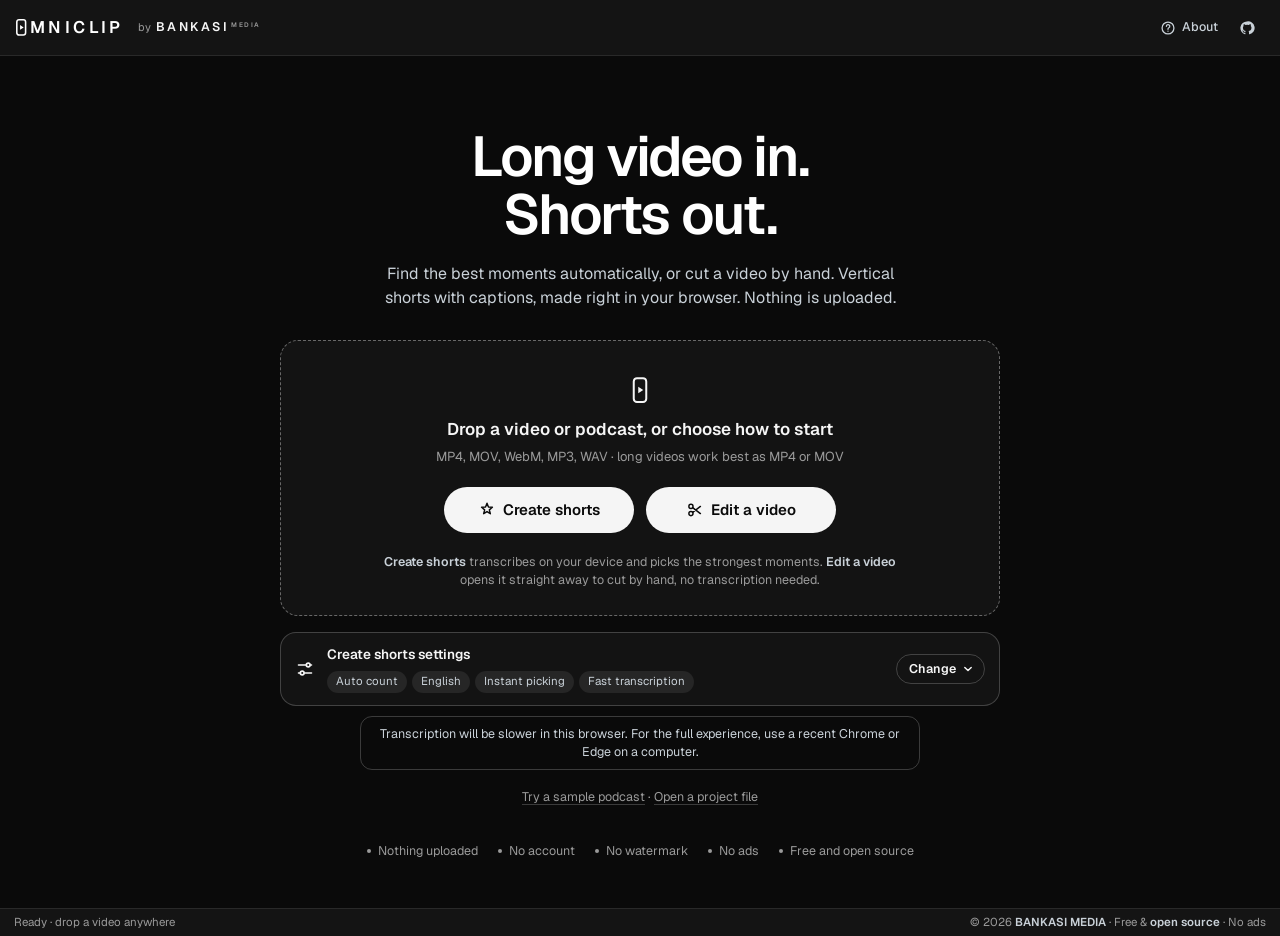
==== commit d6f30672: "Settings: clear button with chips, labeled fields instead of pill dropdowns The collapsed "Create sh" ====
--- a/index.html
+++ b/index.html
@@ -92,28 +92,34 @@
     <input type="file" id="subFile" accept=".srt,.vtt,text/vtt,application/x-subrip" class="sr-only" tabindex="-1" aria-hidden="true">
     <input type="file" id="ovFile" accept="image/*,video/*" class="sr-only" tabindex="-1" aria-hidden="true">
 
-    <details class="settings" id="settings">
-      <summary><span>Create shorts settings</span> <span class="settings-sum" id="settingsSum"></span></summary>
-      <div class="pills" id="options">
-        <label class="pill-select"><span>Shorts</span>
-          <select id="count"><option value="auto" selected>Auto</option><option>3</option><option>5</option><option>8</option><option>12</option><option>20</option></select>
-        </label>
-        <label class="pill-select"><span>Language</span>
-          <select id="lang">
-            <option value="en">English</option><option value="es">Spanish</option><option value="fr">French</option>
-            <option value="de">German</option><option value="pt">Portuguese</option><option value="it">Italian</option><option value="ar">Arabic</option>
-          </select>
-        </label>
-        <label class="pill-select"><span>Picking</span>
-          <select id="finder"><option value="smart">Smart</option><option value="deep">Deep</option><option value="instant">Instant</option></select>
-        </label>
-        <label class="pill-select"><span>Accuracy</span>
-          <select id="quality"><option value="fast">Fast</option><option value="better">Better</option><option value="best">Best</option></select>
-        </label>
-      </div>
-      <p class="opt-help" id="optHelp"></p>
-      <p class="opt-warn" id="optWarn" hidden><span></span><button class="link-btn" type="button"></button></p>
-    </details>
+    <section class="settings" id="settings" aria-label="Create shorts settings">
+      <button class="settings-toggle" id="settingsToggle" type="button" aria-expanded="false" aria-controls="settingsPanel">
+        <svg class="st-icon" viewBox="0 0 20 20" aria-hidden="true"><path d="M3.5 6h8M15 6h1.5M3.5 14h2M9 14h7.5" stroke="currentColor" stroke-width="1.6" stroke-linecap="round"/><circle cx="13.2" cy="6" r="1.9" fill="none" stroke="currentColor" stroke-width="1.6"/><circle cx="7.2" cy="14" r="1.9" fill="none" stroke="currentColor" stroke-width="1.6"/></svg>
+        <span class="st-text"><span class="st-title">Create shorts settings</span><span class="st-tags" id="settingsSum"></span></span>
+        <span class="st-action"><span class="st-verb" id="settingsVerb">Change</span><svg class="st-chev" viewBox="0 0 20 20" aria-hidden="true"><path d="m6 8 4 4 4-4" fill="none" stroke="currentColor" stroke-width="1.8" stroke-linecap="round" stroke-linejoin="round"/></svg></span>
+      </button>
+      <div class="settings-panel" id="settingsPanel" hidden>
+        <div class="settings-grid" id="options">
+          <label class="sfield"><span class="sf-label">Number of shorts</span>
+            <select id="count"><option value="auto" selected>Auto (about 1 per 2 min)</option><option value="3">3</option><option value="5">5</option><option value="8">8</option><option value="12">12</option><option value="20">20</option></select>
+          </label>
+          <label class="sfield"><span class="sf-label">Spoken language</span>
+            <select id="lang">
+              <option value="en">English</option><option value="es">Spanish</option><option value="fr">French</option>
+              <option value="de">German</option><option value="pt">Portuguese</option><option value="it">Italian</option><option value="ar">Arabic</option>
+            </select>
+          </label>
+          <label class="sfield"><span class="sf-label">Moment picking</span>
+            <select id="finder"><option value="smart">Smart · AI, 1 GB once</option><option value="deep">Deep · AI, 2.2 GB once</option><option value="instant">Instant · no download</option></select>
+          </label>
+          <label class="sfield"><span class="sf-label">Transcription</span>
+            <select id="quality"><option value="fast">Fast · 200 MB once</option><option value="better">Better · 600 MB once</option><option value="best">Best · 1.6 GB once</option></select>
+          </label>
+        </div>
+        <p class="opt-help" id="optHelp"></p>
+        <p class="opt-warn" id="optWarn" hidden><span></span><button class="link-btn" type="button"></button></p>
+      </div>
+    </section>
     <p class="gpu-note" id="gpuNote" hidden></p>
     <p class="gpu-note" id="exportNote" hidden></p>
     <p class="start-links"><button class="link-btn" id="trySample" type="button">Try a sample podcast</button> · <button class="link-btn" id="openProj" type="button">Open a project file</button></p>
--- a/style.css
+++ b/style.css
@@ -127,23 +127,38 @@
 .entry { display: flex; flex-wrap: wrap; justify-content: center; gap: 12px; }
 .entry-help { margin: 14px 0 0; max-width: 520px; font-size: 12.5px; color: var(--muted); }
 .entry-help b { color: var(--ink-2); font-weight: 600; }
-.settings { width: 100%; margin-top: 16px; }
-.settings summary { list-style: none; cursor: pointer; display: inline-flex; flex-wrap: wrap; justify-content: center; gap: 4px 8px; padding: 6px 12px; border-radius: 999px; font-size: 12.5px; color: var(--ink-2); }
-.settings summary::-webkit-details-marker { display: none; }
-.settings summary::before { content: '▸'; color: var(--muted); }
-.settings[open] summary::before { content: '▾'; }
-.settings summary:hover { background: var(--surface); }
-.settings-sum { color: var(--muted); }
-.pills { display: flex; flex-wrap: wrap; justify-content: center; gap: 8px; margin-top: 10px; }
-.pill-select { position: relative; display: inline-flex; align-items: center; height: 36px; padding: 0 30px 0 14px; border: 1px solid var(--line-2); border-radius: 999px; background: rgba(24, 26, 29, 0.52); font-size: 13px; cursor: pointer; transition: background 0.15s; }
-.pill-select:hover { background: var(--surface-2); }
-.pill-select > span { color: var(--muted); margin-right: 6px; pointer-events: none; }
-.pill-select select { appearance: none; border: 0; background: transparent; font-weight: 600; cursor: pointer; padding: 0; }
-.pill-select::after { content: ''; position: absolute; right: 13px; top: 50%; width: 6px; height: 6px; margin-top: -5px; border-right: 1.5px solid var(--muted); border-bottom: 1.5px solid var(--muted); transform: rotate(45deg); pointer-events: none; }
-.pill-select select:focus-visible { outline: none; }
-.pill-select:focus-within { border-color: var(--ink); }
-.pill-select option, select option { background: #161616; color: var(--ink); }
-.opt-help { margin: 12px auto 0; max-width: 620px; font-size: 12.5px; color: var(--muted); }
+/* create-shorts settings: a clear button that opens a panel of labeled fields */
+.settings { width: 100%; margin-top: 16px; border: 1px solid var(--line-2); border-radius: 16px; background: var(--surface); overflow: hidden; text-align: left; transition: border-color 0.15s; }
+.settings:hover, .settings.open { border-color: rgba(255, 255, 255, 0.32); }
+.settings-toggle { width: 100%; display: flex; align-items: center; gap: 12px; padding: 12px 14px; text-align: left; }
+.settings-toggle:hover { background: var(--surface); }
+.settings-toggle:focus-visible { outline-offset: -2px; border-radius: 16px; }
+.st-icon { width: 20px; height: 20px; color: var(--ink); }
+.st-text { flex: 1; min-width: 0; display: flex; flex-direction: column; gap: 6px; }
+.st-title { font-size: 13.5px; font-weight: 600; color: var(--ink); }
+.st-tags { display: flex; flex-wrap: wrap; gap: 5px; }
+.st-tag { display: inline-flex; align-items: center; height: 22px; padding: 0 9px; border-radius: 999px; background: var(--surface-2); font-size: 11.5px; color: var(--ink-2); white-space: nowrap; }
+.st-action { flex: none; display: inline-flex; align-items: center; gap: 4px; height: 30px; padding: 0 8px 0 12px; border-radius: 999px; border: 1px solid var(--line-2); font-size: 12.5px; font-weight: 600; color: var(--ink); }
+.settings-toggle:hover .st-action { background: var(--ink); color: var(--bg); border-color: var(--ink); }
+.st-chev { width: 16px; height: 16px; transition: transform 0.2s; }
+.settings.open .st-chev { transform: rotate(180deg); }
+.settings.open .st-tags { display: none; }
+.settings-panel { padding: 4px 14px 14px; border-top: 1px solid var(--line); }
+.settings-grid { display: grid; grid-template-columns: 1fr 1fr; gap: 12px; margin-top: 12px; }
+.sfield { display: flex; flex-direction: column; gap: 6px; min-width: 0; }
+.sf-label { font-size: 12px; font-weight: 500; color: var(--muted); }
+.sfield select {
+  width: 100%; height: 40px; padding: 0 34px 0 12px; border: 1px solid var(--line-2); border-radius: 10px; cursor: pointer;
+  appearance: none; font-size: 13.5px; font-weight: 600; color: var(--ink); text-overflow: ellipsis;
+  background: rgba(255, 255, 255, 0.05) url("data:image/svg+xml,%3Csvg xmlns='http://www.w3.org/2000/svg' viewBox='0 0 20 20'%3E%3Cpath d='m6 8 4 4 4-4' fill='none' stroke='%23c9d1d8' stroke-width='1.8' stroke-linecap='round' stroke-linejoin='round'/%3E%3C/svg%3E") no-repeat right 10px center / 16px;
+  transition: border-color 0.15s, background-color 0.15s;
+}
+.sfield select:hover { border-color: rgba(255, 255, 255, 0.36); background-color: rgba(255, 255, 255, 0.08); }
+.sfield select:focus-visible { outline: none; border-color: var(--ink); box-shadow: 0 0 0 3px rgba(255, 255, 255, 0.15); }
+.settings-panel .opt-help { margin: 12px 0 0; max-width: none; text-align: left; }
+.settings-panel .opt-warn { margin: 10px 0 0; justify-content: flex-start; }
+select option { background: #161616; color: var(--ink); }
+.opt-help { margin: 12px auto 0; max-width: 620px; font-size: 12.5px; line-height: 1.5; color: var(--muted); }
 .opt-warn { margin: 10px 0 0; display: inline-flex; flex-wrap: wrap; justify-content: center; align-items: center; gap: 4px 10px; padding: 8px 14px; border: 1px solid rgba(255, 255, 255, 0.36); border-radius: 16px; font-size: 12.5px; color: var(--ink); }
 .opt-warn::before, .notice::before { content: '!'; display: inline-grid; place-items: center; width: 16px; height: 16px; flex: none; border-radius: 50%; background: var(--ink); color: var(--bg); font-size: 11px; font-weight: 700; }
 .opt-warn .link-btn { color: var(--ink); font-weight: 600; }
@@ -410,6 +425,9 @@
   .progress-pill { top: 8px; }
   .btn-lg { width: 100%; }
   .entry { width: 100%; flex-direction: column; }
+  .settings-grid { grid-template-columns: 1fr; }
+  .settings-toggle { align-items: flex-start; }
+  .st-icon { margin-top: 1px; }
 }
 @media (prefers-reduced-motion: reduce) {
   *, *::before, *::after { animation: none !important; transition: none !important; }
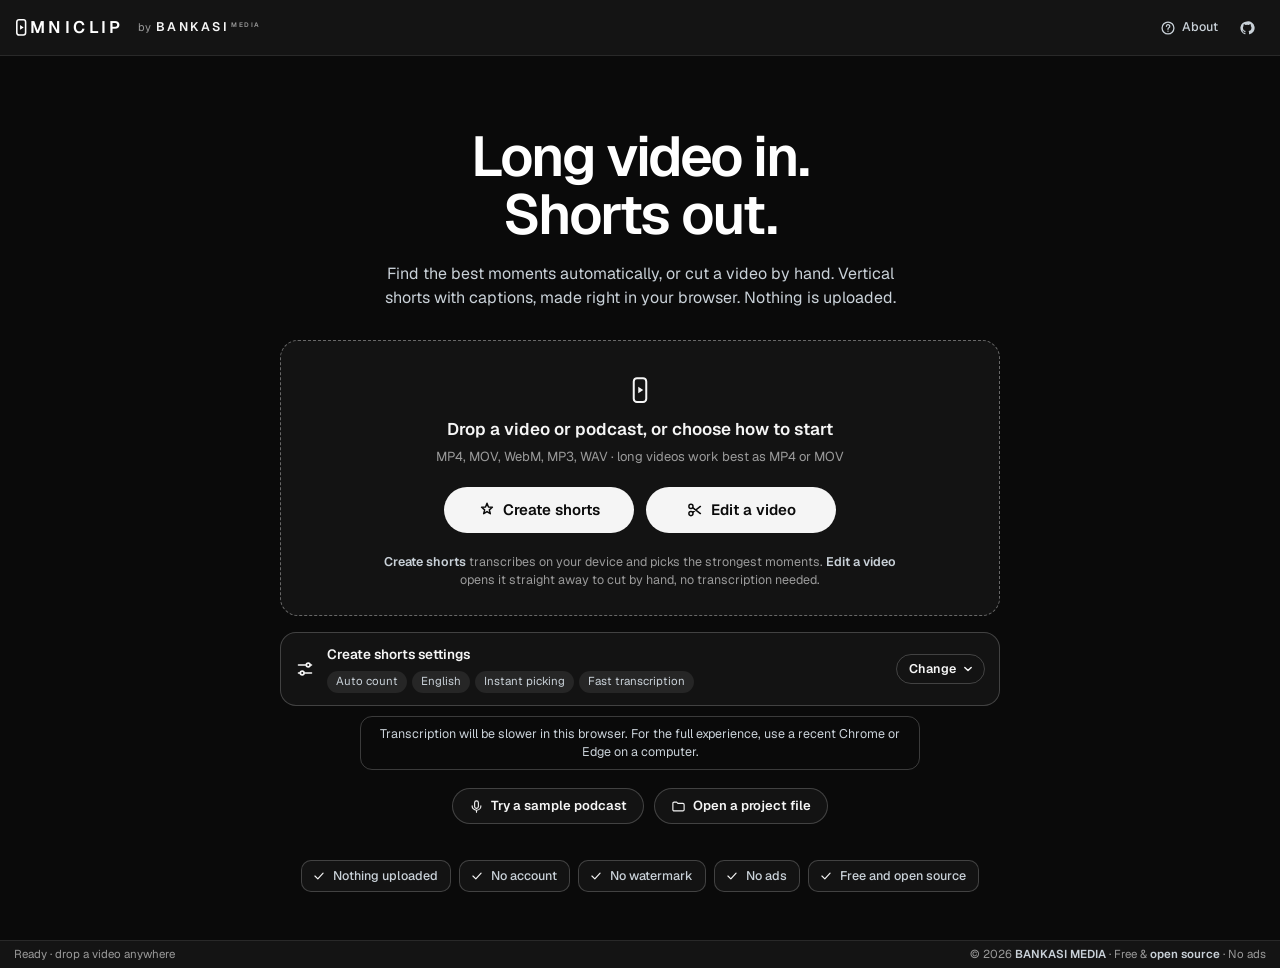
==== commit bc51fa47: "Start screen: real buttons for sample/project/remove, fact chips as rounded rectangles Co-Authored-B" ====
--- a/index.html
+++ b/index.html
@@ -122,7 +122,10 @@
     </section>
     <p class="gpu-note" id="gpuNote" hidden></p>
     <p class="gpu-note" id="exportNote" hidden></p>
-    <p class="start-links"><button class="link-btn" id="trySample" type="button">Try a sample podcast</button> · <button class="link-btn" id="openProj" type="button">Open a project file</button></p>
+    <div class="start-links">
+      <button class="btn btn-outline" id="trySample" type="button"><svg viewBox="0 0 24 24" fill="none" stroke="currentColor" stroke-width="1.8" stroke-linecap="round" stroke-linejoin="round" aria-hidden="true"><path d="M12 3a3 3 0 0 0-3 3v6a3 3 0 0 0 6 0V6a3 3 0 0 0-3-3Z"/><path d="M19 11a7 7 0 0 1-14 0M12 18v3"/></svg><span>Try a sample podcast</span></button>
+      <button class="btn btn-outline" id="openProj" type="button"><svg viewBox="0 0 24 24" fill="none" stroke="currentColor" stroke-width="1.8" stroke-linecap="round" stroke-linejoin="round" aria-hidden="true"><path d="M3 7a2 2 0 0 1 2-2h4l2 2h8a2 2 0 0 1 2 2v8a2 2 0 0 1-2 2H5a2 2 0 0 1-2-2V7Z"/></svg><span>Open a project file</span></button>
+    </div>
 
     <section class="drafts" id="drafts" hidden aria-labelledby="draftsTitle">
       <h2 id="draftsTitle">Recent projects on this device</h2>
@@ -130,7 +133,7 @@
     </section>
 
     <ul class="facts">
-      <li>Nothing uploaded</li><li>No account</li><li>No watermark</li><li>No ads</li><li>Free and open source</li>
+      <li><svg viewBox="0 0 24 24" fill="none" stroke="currentColor" stroke-width="2" stroke-linecap="round" stroke-linejoin="round" aria-hidden="true"><path d="m5 12 5 5 9-10"/></svg>Nothing uploaded</li><li><svg viewBox="0 0 24 24" fill="none" stroke="currentColor" stroke-width="2" stroke-linecap="round" stroke-linejoin="round" aria-hidden="true"><path d="m5 12 5 5 9-10"/></svg>No account</li><li><svg viewBox="0 0 24 24" fill="none" stroke="currentColor" stroke-width="2" stroke-linecap="round" stroke-linejoin="round" aria-hidden="true"><path d="m5 12 5 5 9-10"/></svg>No watermark</li><li><svg viewBox="0 0 24 24" fill="none" stroke="currentColor" stroke-width="2" stroke-linecap="round" stroke-linejoin="round" aria-hidden="true"><path d="m5 12 5 5 9-10"/></svg>No ads</li><li><svg viewBox="0 0 24 24" fill="none" stroke="currentColor" stroke-width="2" stroke-linecap="round" stroke-linejoin="round" aria-hidden="true"><path d="m5 12 5 5 9-10"/></svg>Free and open source</li>
     </ul>
   </section>
 
--- a/style.css
+++ b/style.css
@@ -163,17 +163,18 @@
 .opt-warn::before, .notice::before { content: '!'; display: inline-grid; place-items: center; width: 16px; height: 16px; flex: none; border-radius: 50%; background: var(--ink); color: var(--bg); font-size: 11px; font-weight: 700; }
 .opt-warn .link-btn { color: var(--ink); font-weight: 600; }
 .gpu-note { margin: 10px 0 0; padding: 8px 14px; border: 1px solid var(--line-2); border-radius: 12px; font-size: 12.5px; color: var(--ink-2); max-width: 560px; }
-.start-links { margin: 18px 0 0; font-size: 12.5px; color: var(--muted); }
+.start-links { margin: 18px 0 0; display: flex; flex-wrap: wrap; justify-content: center; gap: 10px; }
 .drafts { width: 100%; margin-top: 30px; text-align: left; }
 .drafts h2 { font-size: 13px; font-weight: 600; color: var(--ink-2); margin: 0 0 8px; }
 .drafts ul { list-style: none; margin: 0; padding: 0; display: grid; gap: 6px; }
 .draft { display: flex; align-items: center; gap: 12px; padding: 10px 12px; border: 1px solid var(--line); border-radius: 12px; background: var(--surface); }
 .draft-main { flex: 1; min-width: 0; }
+.draft .btn + .btn { margin-left: -6px; }
 .draft-name { font-weight: 600; font-size: 13.5px; overflow: hidden; text-overflow: ellipsis; white-space: nowrap; }
 .draft-meta { font: 11px var(--mono); color: var(--muted); }
-.facts { list-style: none; padding: 0; margin: 36px 0 0; display: flex; flex-wrap: wrap; justify-content: center; gap: 6px 20px; font-size: 12.5px; color: var(--muted); }
-.facts li { display: inline-flex; align-items: center; gap: 7px; }
-.facts li::before { content: ''; width: 4px; height: 4px; border-radius: 50%; background: var(--muted); }
+.facts { list-style: none; padding: 0; margin: 36px 0 0; display: flex; flex-wrap: wrap; justify-content: center; gap: 8px; }
+.facts li { display: inline-flex; align-items: center; gap: 7px; height: 32px; padding: 0 12px 0 10px; border: 1px solid var(--line-2); border-radius: 10px; background: var(--surface); font-size: 12.5px; font-weight: 500; color: var(--ink-2); }
+.facts li svg { width: 14px; height: 14px; color: var(--ink); flex: none; }
 
 /* ------------------------------------------------------------ editor grid */
 body.working { height: 100%; overflow: hidden; }
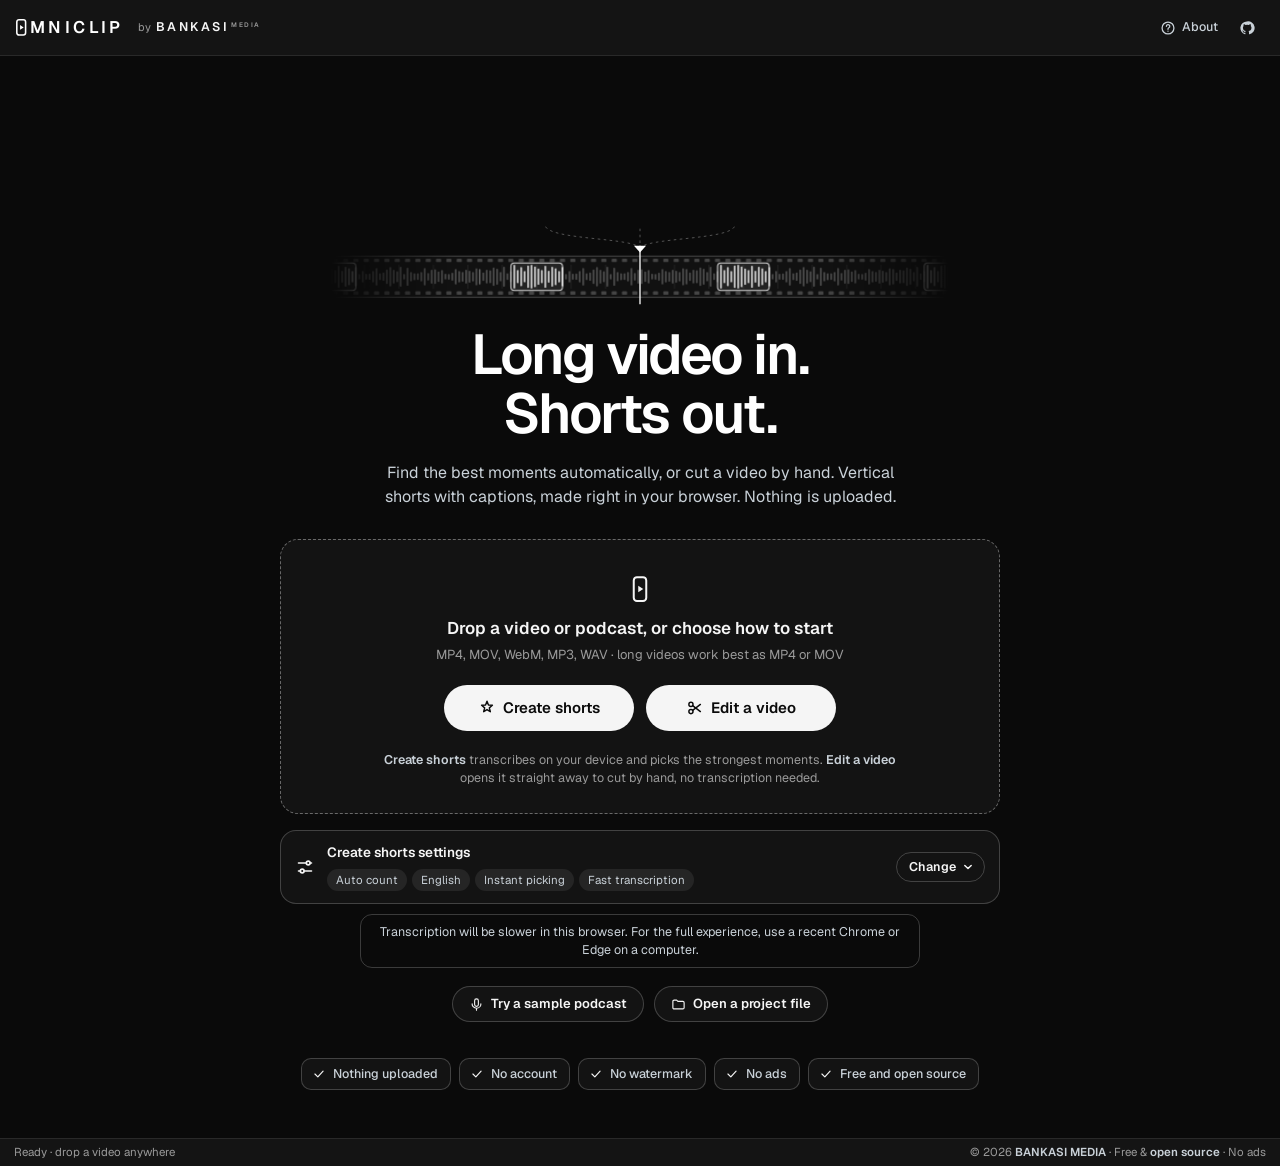
==== commit b6ccaa5b: "Animated reel hero, OMNIVIEWER-style docks in the editor, floating panels, buttons for editor links " ====
--- a/index.html
+++ b/index.html
@@ -71,6 +71,18 @@
 <main id="main">
   <!-- ============================== start ============================== -->
   <section class="start" id="setup">
+    <div class="hero-art" aria-hidden="true">
+      <svg viewBox="0 0 720 214" preserveAspectRatio="xMidYMid meet">
+        <defs>
+          <linearGradient id="reelFade" x1="0" x2="1"><stop offset="0" stop-color="#fff" stop-opacity="0"/><stop offset=".2" stop-color="#fff"/><stop offset=".8" stop-color="#fff"/><stop offset="1" stop-color="#fff" stop-opacity="0"/></linearGradient>
+          <mask id="reelMask"><rect width="720" height="214" fill="url(#reelFade)"/></mask>
+        </defs>
+        <path class="h-link l0" d="M360 150 C 360 136, 250 140, 250 122"/><path class="h-link l1" d="M360 150 C 360 136, 360 140, 360 122"/><path class="h-link l2" d="M360 150 C 360 136, 470 140, 470 122"/>
+        <g class="h-card c0"><rect class="c-body" x="221.0" y="18" width="58" height="100" rx="9"/><path class="c-play" d="M245 56v14l11-7z"/><rect class="c-cap" x="230.0" y="86" width="40" height="4" rx="2"/><rect class="c-cap dim" x="236.0" y="95" width="28" height="4" rx="2"/><rect class="c-bar" x="230.0" y="108" width="40" height="2" rx="1"/><rect class="c-fill" x="230.0" y="108" width="40" height="2" rx="1"/></g><g class="h-card c1"><rect class="c-body" x="331.0" y="18" width="58" height="100" rx="9"/><path class="c-play" d="M355 56v14l11-7z"/><rect class="c-cap" x="340.0" y="86" width="40" height="4" rx="2"/><rect class="c-cap dim" x="346.0" y="95" width="28" height="4" rx="2"/><rect class="c-bar" x="340.0" y="108" width="40" height="2" rx="1"/><rect class="c-fill" x="340.0" y="108" width="40" height="2" rx="1"/></g><g class="h-card c2"><rect class="c-body" x="441.0" y="18" width="58" height="100" rx="9"/><path class="c-play" d="M465 56v14l11-7z"/><rect class="c-cap" x="450.0" y="86" width="40" height="4" rx="2"/><rect class="c-cap dim" x="456.0" y="95" width="28" height="4" rx="2"/><rect class="c-bar" x="450.0" y="108" width="40" height="2" rx="1"/><rect class="c-fill" x="450.0" y="108" width="40" height="2" rx="1"/></g>
+        <g mask="url(#reelMask)"><g class="h-reel"><rect class="r-edge" x="-240" y="158" width="1440" height="48"/><rect class="r-hole" x="-237" y="161" width="6" height="4" rx="1"/><rect class="r-hole" x="-237" y="199" width="6" height="4" rx="1"/><rect class="r-hole" x="-225" y="161" width="6" height="4" rx="1"/><rect class="r-hole" x="-225" y="199" width="6" height="4" rx="1"/><rect class="r-hole" x="-213" y="161" width="6" height="4" rx="1"/><rect class="r-hole" x="-213" y="199" width="6" height="4" rx="1"/><rect class="r-hole" x="-201" y="161" width="6" height="4" rx="1"/><rect class="r-hole" x="-201" y="199" width="6" height="4" rx="1"/><rect class="r-hole" x="-189" y="161" width="6" height="4" rx="1"/><rect class="r-hole" x="-189" y="199" width="6" height="4" rx="1"/><rect class="r-hole" x="-177" y="161" width="6" height="4" rx="1"/><rect class="r-hole" x="-177" y="199" width="6" height="4" rx="1"/><rect class="r-hole" x="-165" y="161" width="6" height="4" rx="1"/><rect class="r-hole" x="-165" y="199" width="6" height="4" rx="1"/><rect class="r-hole" x="-153" y="161" width="6" height="4" rx="1"/><rect class="r-hole" x="-153" y="199" width="6" height="4" rx="1"/><rect class="r-hole" x="-141" y="161" width="6" height="4" rx="1"/><rect class="r-hole" x="-141" y="199" width="6" height="4" rx="1"/><rect class="r-hole" x="-129" y="161" width="6" height="4" rx="1"/><rect class="r-hole" x="-129" y="199" width="6" height="4" rx="1"/><rect class="r-hole" x="-117" y="161" width="6" height="4" rx="1"/><rect class="r-hole" x="-117" y="199" width="6" height="4" rx="1"/><rect class="r-hole" x="-105" y="161" width="6" height="4" rx="1"/><rect class="r-hole" x="-105" y="199" width="6" height="4" rx="1"/><rect class="r-hole" x="-93" y="161" width="6" height="4" rx="1"/><rect class="r-hole" x="-93" y="199" width="6" height="4" rx="1"/><rect class="r-hole" x="-81" y="161" width="6" height="4" rx="1"/><rect class="r-hole" x="-81" y="199" width="6" height="4" rx="1"/><rect class="r-hole" x="-69" y="161" width="6" height="4" rx="1"/><rect class="r-hole" x="-69" y="199" width="6" height="4" rx="1"/><rect class="r-hole" x="-57" y="161" width="6" height="4" rx="1"/><rect class="r-hole" x="-57" y="199" width="6" height="4" rx="1"/><rect class="r-hole" x="-45" y="161" width="6" height="4" rx="1"/><rect class="r-hole" x="-45" y="199" width="6" height="4" rx="1"/><rect class="r-hole" x="-33" y="161" width="6" height="4" rx="1"/><rect class="r-hole" x="-33" y="199" width="6" height="4" rx="1"/><rect class="r-hole" x="-21" y="161" width="6" height="4" rx="1"/><rect class="r-hole" x="-21" y="199" width="6" height="4" rx="1"/><rect class="r-hole" x="-9" y="161" width="6" height="4" rx="1"/><rect class="r-hole" x="-9" y="199" width="6" height="4" rx="1"/><rect class="r-hole" x="3" y="161" width="6" height="4" rx="1"/><rect class="r-hole" x="3" y="199" width="6" height="4" rx="1"/><rect class="r-hole" x="15" y="161" width="6" height="4" rx="1"/><rect class="r-hole" x="15" y="199" width="6" height="4" rx="1"/><rect class="r-hole" x="27" y="161" width="6" height="4" rx="1"/><rect class="r-hole" x="27" y="199" width="6" height="4" rx="1"/><rect class="r-hole" x="39" y="161" width="6" height="4" rx="1"/><rect class="r-hole" x="39" y="199" width="6" height="4" rx="1"/><rect class="r-hole" x="51" y="161" width="6" height="4" rx="1"/><rect class="r-hole" x="51" y="199" width="6" height="4" rx="1"/><rect class="r-hole" x="63" y="161" width="6" height="4" rx="1"/><rect class="r-hole" x="63" y="199" width="6" height="4" rx="1"/><rect class="r-hole" x="75" y="161" width="6" height="4" rx="1"/><rect class="r-hole" x="75" y="199" width="6" height="4" rx="1"/><rect class="r-hole" x="87" y="161" width="6" height="4" rx="1"/><rect class="r-hole" x="87" y="199" width="6" height="4" rx="1"/><rect class="r-hole" x="99" y="161" width="6" height="4" rx="1"/><rect class="r-hole" x="99" y="199" width="6" height="4" rx="1"/><rect class="r-hole" x="111" y="161" width="6" height="4" rx="1"/><rect class="r-hole" x="111" y="199" width="6" height="4" rx="1"/><rect class="r-hole" x="123" y="161" width="6" height="4" rx="1"/><rect class="r-hole" x="123" y="199" width="6" height="4" rx="1"/><rect class="r-hole" x="135" y="161" width="6" height="4" rx="1"/><rect class="r-hole" x="135" y="199" width="6" height="4" rx="1"/><rect class="r-hole" x="147" y="161" width="6" height="4" rx="1"/><rect class="r-hole" x="147" y="199" width="6" height="4" rx="1"/><rect class="r-hole" x="159" y="161" width="6" height="4" rx="1"/><rect class="r-hole" x="159" y="199" width="6" height="4" rx="1"/><rect class="r-hole" x="171" y="161" width="6" height="4" rx="1"/><rect class="r-hole" x="171" y="199" width="6" height="4" rx="1"/><rect class="r-hole" x="183" y="161" width="6" height="4" rx="1"/><rect class="r-hole" x="183" y="199" width="6" height="4" rx="1"/><rect class="r-hole" x="195" y="161" width="6" height="4" rx="1"/><rect class="r-hole" x="195" y="199" width="6" height="4" rx="1"/><rect class="r-hole" x="207" y="161" width="6" height="4" rx="1"/><rect class="r-hole" x="207" y="199" width="6" height="4" rx="1"/><rect class="r-hole" x="219" y="161" width="6" height="4" rx="1"/><rect class="r-hole" x="219" y="199" width="6" height="4" rx="1"/><rect class="r-hole" x="231" y="161" width="6" height="4" rx="1"/><rect class="r-hole" x="231" y="199" width="6" height="4" rx="1"/><rect class="r-hole" x="243" y="161" width="6" height="4" rx="1"/><rect class="r-hole" x="243" y="199" width="6" height="4" rx="1"/><rect class="r-hole" x="255" y="161" width="6" height="4" rx="1"/><rect class="r-hole" x="255" y="199" width="6" height="4" rx="1"/><rect class="r-hole" x="267" y="161" width="6" height="4" rx="1"/><rect class="r-hole" x="267" y="199" width="6" height="4" rx="1"/><rect class="r-hole" x="279" y="161" width="6" height="4" rx="1"/><rect class="r-hole" x="279" y="199" width="6" height="4" rx="1"/><rect class="r-hole" x="291" y="161" width="6" height="4" rx="1"/><rect class="r-hole" x="291" y="199" width="6" height="4" rx="1"/><rect class="r-hole" x="303" y="161" width="6" height="4" rx="1"/><rect class="r-hole" x="303" y="199" width="6" height="4" rx="1"/><rect class="r-hole" x="315" y="161" width="6" height="4" rx="1"/><rect class="r-hole" x="315" y="199" width="6" height="4" rx="1"/><rect class="r-hole" x="327" y="161" width="6" height="4" rx="1"/><rect class="r-hole" x="327" y="199" width="6" height="4" rx="1"/><rect class="r-hole" x="339" y="161" width="6" height="4" rx="1"/><rect class="r-hole" x="339" y="199" width="6" height="4" rx="1"/><rect class="r-hole" x="351" y="161" width="6" height="4" rx="1"/><rect class="r-hole" x="351" y="199" width="6" height="4" rx="1"/><rect class="r-hole" x="363" y="161" width="6" height="4" rx="1"/><rect class="r-hole" x="363" y="199" width="6" height="4" rx="1"/><rect class="r-hole" x="375" y="161" width="6" height="4" rx="1"/><rect class="r-hole" x="375" y="199" width="6" height="4" rx="1"/><rect class="r-hole" x="387" y="161" width="6" height="4" rx="1"/><rect class="r-hole" x="387" y="199" width="6" height="4" rx="1"/><rect class="r-hole" x="399" y="161" width="6" height="4" rx="1"/><rect class="r-hole" x="399" y="199" width="6" height="4" rx="1"/><rect class="r-hole" x="411" y="161" width="6" height="4" rx="1"/><rect class="r-hole" x="411" y="199" width="6" height="4" rx="1"/><rect class="r-hole" x="423" y="161" width="6" height="4" rx="1"/><rect class="r-hole" x="423" y="199" width="6" height="4" rx="1"/><rect class="r-hole" x="435" y="161" width="6" height="4" rx="1"/><rect class="r-hole" x="435" y="199" width="6" height="4" rx="1"/><rect class="r-hole" x="447" y="161" width="6" height="4" rx="1"/><rect class="r-hole" x="447" y="199" width="6" height="4" rx="1"/><rect class="r-hole" x="459" y="161" width="6" height="4" rx="1"/><rect class="r-hole" x="459" y="199" width="6" height="4" rx="1"/><rect class="r-hole" x="471" y="161" width="6" height="4" rx="1"/><rect class="r-hole" x="471" y="199" width="6" height="4" rx="1"/><rect class="r-hole" x="483" y="161" width="6" height="4" rx="1"/><rect class="r-hole" x="483" y="199" width="6" height="4" rx="1"/><rect class="r-hole" x="495" y="161" width="6" height="4" rx="1"/><rect class="r-hole" x="495" y="199" width="6" height="4" rx="1"/><rect class="r-hole" x="507" y="161" width="6" height="4" rx="1"/><rect class="r-hole" x="507" y="199" width="6" height="4" rx="1"/><rect class="r-hole" x="519" y="161" width="6" height="4" rx="1"/><rect class="r-hole" x="519" y="199" width="6" height="4" rx="1"/><rect class="r-hole" x="531" y="161" width="6" height="4" rx="1"/><rect class="r-hole" x="531" y="199" width="6" height="4" rx="1"/><rect class="r-hole" x="543" y="161" width="6" height="4" rx="1"/><rect class="r-hole" x="543" y="199" width="6" height="4" rx="1"/><rect class="r-hole" x="555" y="161" width="6" height="4" rx="1"/><rect class="r-hole" x="555" y="199" width="6" height="4" rx="1"/><rect class="r-hole" x="567" y="161" width="6" height="4" rx="1"/><rect class="r-hole" x="567" y="199" width="6" height="4" rx="1"/><rect class="r-hole" x="579" y="161" width="6" height="4" rx="1"/><rect class="r-hole" x="579" y="199" width="6" height="4" rx="1"/><rect class="r-hole" x="591" y="161" width="6" height="4" rx="1"/><rect class="r-hole" x="591" y="199" width="6" height="4" rx="1"/><rect class="r-hole" x="603" y="161" width="6" height="4" rx="1"/><rect class="r-hole" x="603" y="199" width="6" height="4" rx="1"/><rect class="r-hole" x="615" y="161" width="6" height="4" rx="1"/><rect class="r-hole" x="615" y="199" width="6" height="4" rx="1"/><rect class="r-hole" x="627" y="161" width="6" height="4" rx="1"/><rect class="r-hole" x="627" y="199" width="6" height="4" rx="1"/><rect class="r-hole" x="639" y="161" width="6" height="4" rx="1"/><rect class="r-hole" x="639" y="199" width="6" height="4" rx="1"/><rect class="r-hole" x="651" y="161" width="6" height="4" rx="1"/><rect class="r-hole" x="651" y="199" width="6" height="4" rx="1"/><rect class="r-hole" x="663" y="161" width="6" height="4" rx="1"/><rect class="r-hole" x="663" y="199" width="6" height="4" rx="1"/><rect class="r-hole" x="675" y="161" width="6" height="4" rx="1"/><rect class="r-hole" x="675" y="199" width="6" height="4" rx="1"/><rect class="r-hole" x="687" y="161" width="6" height="4" rx="1"/><rect class="r-hole" x="687" y="199" width="6" height="4" rx="1"/><rect class="r-hole" x="699" y="161" width="6" height="4" rx="1"/><rect class="r-hole" x="699" y="199" width="6" height="4" rx="1"/><rect class="r-hole" x="711" y="161" width="6" height="4" rx="1"/><rect class="r-hole" x="711" y="199" width="6" height="4" rx="1"/><rect class="r-hole" x="723" y="161" width="6" height="4" rx="1"/><rect class="r-hole" x="723" y="199" width="6" height="4" rx="1"/><rect class="r-hole" x="735" y="161" width="6" height="4" rx="1"/><rect class="r-hole" x="735" y="199" width="6" height="4" rx="1"/><rect class="r-hole" x="747" y="161" width="6" height="4" rx="1"/><rect class="r-hole" x="747" y="199" width="6" height="4" rx="1"/><rect class="r-hole" x="759" y="161" width="6" height="4" rx="1"/><rect class="r-hole" x="759" y="199" width="6" height="4" rx="1"/><rect class="r-hole" x="771" y="161" width="6" height="4" rx="1"/><rect class="r-hole" x="771" y="199" width="6" height="4" rx="1"/><rect class="r-hole" x="783" y="161" width="6" height="4" rx="1"/><rect class="r-hole" x="783" y="199" width="6" height="4" rx="1"/><rect class="r-hole" x="795" y="161" width="6" height="4" rx="1"/><rect class="r-hole" x="795" y="199" width="6" height="4" rx="1"/><rect class="r-hole" x="807" y="161" width="6" height="4" rx="1"/><rect class="r-hole" x="807" y="199" width="6" height="4" rx="1"/><rect class="r-hole" x="819" y="161" width="6" height="4" rx="1"/><rect class="r-hole" x="819" y="199" width="6" height="4" rx="1"/><rect class="r-hole" x="831" y="161" width="6" height="4" rx="1"/><rect class="r-hole" x="831" y="199" width="6" height="4" rx="1"/><rect class="r-hole" x="843" y="161" width="6" height="4" rx="1"/><rect class="r-hole" x="843" y="199" width="6" height="4" rx="1"/><rect class="r-hole" x="855" y="161" width="6" height="4" rx="1"/><rect class="r-hole" x="855" y="199" width="6" height="4" rx="1"/><rect class="r-hole" x="867" y="161" width="6" height="4" rx="1"/><rect class="r-hole" x="867" y="199" width="6" height="4" rx="1"/><rect class="r-hole" x="879" y="161" width="6" height="4" rx="1"/><rect class="r-hole" x="879" y="199" width="6" height="4" rx="1"/><rect class="r-hole" x="891" y="161" width="6" height="4" rx="1"/><rect class="r-hole" x="891" y="199" width="6" height="4" rx="1"/><rect class="r-hole" x="903" y="161" width="6" height="4" rx="1"/><rect class="r-hole" x="903" y="199" width="6" height="4" rx="1"/><rect class="r-hole" x="915" y="161" width="6" height="4" rx="1"/><rect class="r-hole" x="915" y="199" width="6" height="4" rx="1"/><rect class="r-hole" x="927" y="161" width="6" height="4" rx="1"/><rect class="r-hole" x="927" y="199" width="6" height="4" rx="1"/><rect class="r-hole" x="939" y="161" width="6" height="4" rx="1"/><rect class="r-hole" x="939" y="199" width="6" height="4" rx="1"/><rect class="r-hole" x="951" y="161" width="6" height="4" rx="1"/><rect class="r-hole" x="951" y="199" width="6" height="4" rx="1"/><rect class="r-hole" x="963" y="161" width="6" height="4" rx="1"/><rect class="r-hole" x="963" y="199" width="6" height="4" rx="1"/><rect class="r-hole" x="975" y="161" width="6" height="4" rx="1"/><rect class="r-hole" x="975" y="199" width="6" height="4" rx="1"/><rect class="r-hole" x="987" y="161" width="6" height="4" rx="1"/><rect class="r-hole" x="987" y="199" width="6" height="4" rx="1"/><rect class="r-hole" x="999" y="161" width="6" height="4" rx="1"/><rect class="r-hole" x="999" y="199" width="6" height="4" rx="1"/><rect class="r-hole" x="1011" y="161" width="6" height="4" rx="1"/><rect class="r-hole" x="1011" y="199" width="6" height="4" rx="1"/><rect class="r-hole" x="1023" y="161" width="6" height="4" rx="1"/><rect class="r-hole" x="1023" y="199" width="6" height="4" rx="1"/><rect class="r-hole" x="1035" y="161" width="6" height="4" rx="1"/><rect class="r-hole" x="1035" y="199" width="6" height="4" rx="1"/><rect class="r-hole" x="1047" y="161" width="6" height="4" rx="1"/><rect class="r-hole" x="1047" y="199" width="6" height="4" rx="1"/><rect class="r-hole" x="1059" y="161" width="6" height="4" rx="1"/><rect class="r-hole" x="1059" y="199" width="6" height="4" rx="1"/><rect class="r-hole" x="1071" y="161" width="6" height="4" rx="1"/><rect class="r-hole" x="1071" y="199" width="6" height="4" rx="1"/><rect class="r-hole" x="1083" y="161" width="6" height="4" rx="1"/><rect class="r-hole" x="1083" y="199" width="6" height="4" rx="1"/><rect class="r-hole" x="1095" y="161" width="6" height="4" rx="1"/><rect class="r-hole" x="1095" y="199" width="6" height="4" rx="1"/><rect class="r-hole" x="1107" y="161" width="6" height="4" rx="1"/><rect class="r-hole" x="1107" y="199" width="6" height="4" rx="1"/><rect class="r-hole" x="1119" y="161" width="6" height="4" rx="1"/><rect class="r-hole" x="1119" y="199" width="6" height="4" rx="1"/><rect class="r-hole" x="1131" y="161" width="6" height="4" rx="1"/><rect class="r-hole" x="1131" y="199" width="6" height="4" rx="1"/><rect class="r-hole" x="1143" y="161" width="6" height="4" rx="1"/><rect class="r-hole" x="1143" y="199" width="6" height="4" rx="1"/><rect class="r-hole" x="1155" y="161" width="6" height="4" rx="1"/><rect class="r-hole" x="1155" y="199" width="6" height="4" rx="1"/><rect class="r-hole" x="1167" y="161" width="6" height="4" rx="1"/><rect class="r-hole" x="1167" y="199" width="6" height="4" rx="1"/><rect class="r-hole" x="1179" y="161" width="6" height="4" rx="1"/><rect class="r-hole" x="1179" y="199" width="6" height="4" rx="1"/><rect class="r-hole" x="1191" y="161" width="6" height="4" rx="1"/><rect class="r-hole" x="1191" y="199" width="6" height="4" rx="1"/><path class="r-frame" d="M-240 168v28"/><path class="r-frame" d="M-200 168v28"/><path class="r-frame" d="M-160 168v28"/><path class="r-frame" d="M-120 168v28"/><path class="r-frame" d="M-80 168v28"/><path class="r-frame" d="M-40 168v28"/><path class="r-frame" d="M0 168v28"/><path class="r-frame" d="M40 168v28"/><path class="r-frame" d="M80 168v28"/><path class="r-frame" d="M120 168v28"/><path class="r-frame" d="M160 168v28"/><path class="r-frame" d="M200 168v28"/><path class="r-frame" d="M240 168v28"/><path class="r-frame" d="M280 168v28"/><path class="r-frame" d="M320 168v28"/><path class="r-frame" d="M360 168v28"/><path class="r-frame" d="M400 168v28"/><path class="r-frame" d="M440 168v28"/><path class="r-frame" d="M480 168v28"/><path class="r-frame" d="M520 168v28"/><path class="r-frame" d="M560 168v28"/><path class="r-frame" d="M600 168v28"/><path class="r-frame" d="M640 168v28"/><path class="r-frame" d="M680 168v28"/><path class="r-frame" d="M720 168v28"/><path class="r-frame" d="M760 168v28"/><path class="r-frame" d="M800 168v28"/><path class="r-frame" d="M840 168v28"/><path class="r-frame" d="M880 168v28"/><path class="r-frame" d="M920 168v28"/><path class="r-frame" d="M960 168v28"/><path class="r-frame" d="M1000 168v28"/><path class="r-frame" d="M1040 168v28"/><path class="r-frame" d="M1080 168v28"/><path class="r-frame" d="M1120 168v28"/><path class="r-frame" d="M1160 168v28"/><path class="r-wave" d="M-206 179.7v4.7M-202 176.1v11.8M-198 179.4v5.3M-194 179.2v5.6M-190 176.2v11.6M-186 172.6v18.9M-182 178.9v6.2M-178 178.0v8.0M-174 174.4v15.3M-170 171.5v21.1M-166 174.8v14.4M-162 176.4v11.1M-158 171.2v21.6M-154 179.6v4.8M-150 172.3v19.5M-146 177.4v9.2M-142 178.7v6.6M-138 178.9v6.1M-134 177.2v9.6M-130 172.7v18.7M-126 178.4v7.3M-122 174.8v14.5M-118 174.2v15.5M-114 176.6v10.7M-110 175.1v13.9M-106 179.4v5.1M-102 179.5v5.1M-98 178.1v7.7M-94 173.9v16.2M-90 176.2v11.7M-86 177.2v9.7M-82 174.7v14.5M-78 175.9v12.2M-74 177.3v9.4M-70 172.9v18.3M-66 173.7v16.6M-62 177.8v8.4M-58 174.8v14.3M-54 175.3v13.5M-50 172.1v19.8M-46 173.4v17.1M-42 177.4v9.2M-38 171.2v21.6M-34 178.9v6.1M-30 176.2v11.5M34 179.7v4.7M38 176.1v11.8M42 179.4v5.3M46 179.2v5.6M50 176.2v11.6M54 172.6v18.9M58 178.9v6.2M62 178.0v8.0M66 174.4v15.3M70 171.5v21.1M74 174.8v14.4M78 176.4v11.1M82 171.2v21.6M86 179.6v4.8M90 172.3v19.5M94 177.4v9.2M98 178.7v6.6M102 178.9v6.1M106 177.2v9.6M110 172.7v18.7M114 178.4v7.3M118 174.8v14.5M122 174.2v15.5M126 176.6v10.7M130 175.1v13.9M134 179.4v5.1M138 179.5v5.1M142 178.1v7.7M146 173.9v16.2M150 176.2v11.7M154 177.2v9.7M158 174.7v14.5M162 175.9v12.2M166 177.3v9.4M170 172.9v18.3M174 173.7v16.6M178 177.8v8.4M182 174.8v14.3M186 175.3v13.5M190 172.1v19.8M194 173.4v17.1M198 177.4v9.2M202 171.2v21.6M206 178.9v6.1M210 176.2v11.5M274 179.7v4.7M278 176.1v11.8M282 179.4v5.3M286 179.2v5.6M290 176.2v11.6M294 172.6v18.9M298 178.9v6.2M302 178.0v8.0M306 174.4v15.3M310 171.5v21.1M314 174.8v14.4M318 176.4v11.1M322 171.2v21.6M326 179.6v4.8M330 172.3v19.5M334 177.4v9.2M338 178.7v6.6M342 178.9v6.1M346 177.2v9.6M350 172.7v18.7M354 178.4v7.3M358 174.8v14.5M362 174.2v15.5M366 176.6v10.7M370 175.1v13.9M374 179.4v5.1M378 179.5v5.1M382 178.1v7.7M386 173.9v16.2M390 176.2v11.7M394 177.2v9.7M398 174.7v14.5M402 175.9v12.2M406 177.3v9.4M410 172.9v18.3M414 173.7v16.6M418 177.8v8.4M422 174.8v14.3M426 175.3v13.5M430 172.1v19.8M434 173.4v17.1M438 177.4v9.2M442 171.2v21.6M446 178.9v6.1M450 176.2v11.5M514 179.7v4.7M518 176.1v11.8M522 179.4v5.3M526 179.2v5.6M530 176.2v11.6M534 172.6v18.9M538 178.9v6.2M542 178.0v8.0M546 174.4v15.3M550 171.5v21.1M554 174.8v14.4M558 176.4v11.1M562 171.2v21.6M566 179.6v4.8M570 172.3v19.5M574 177.4v9.2M578 178.7v6.6M582 178.9v6.1M586 177.2v9.6M590 172.7v18.7M594 178.4v7.3M598 174.8v14.5M602 174.2v15.5M606 176.6v10.7M610 175.1v13.9M614 179.4v5.1M618 179.5v5.1M622 178.1v7.7M626 173.9v16.2M630 176.2v11.7M634 177.2v9.7M638 174.7v14.5M642 175.9v12.2M646 177.3v9.4M650 172.9v18.3M654 173.7v16.6M658 177.8v8.4M662 174.8v14.3M666 175.3v13.5M670 172.1v19.8M674 173.4v17.1M678 177.4v9.2M682 171.2v21.6M686 178.9v6.1M690 176.2v11.5M754 179.7v4.7M758 176.1v11.8M762 179.4v5.3M766 179.2v5.6M770 176.2v11.6M774 172.6v18.9M778 178.9v6.2M782 178.0v8.0M786 174.4v15.3M790 171.5v21.1M794 174.8v14.4M798 176.4v11.1M802 171.2v21.6M806 179.6v4.8M810 172.3v19.5M814 177.4v9.2M818 178.7v6.6M822 178.9v6.1M826 177.2v9.6M830 172.7v18.7M834 178.4v7.3M838 174.8v14.5M842 174.2v15.5M846 176.6v10.7M850 175.1v13.9M854 179.4v5.1M858 179.5v5.1M862 178.1v7.7M866 173.9v16.2M870 176.2v11.7M874 177.2v9.7M878 174.7v14.5M882 175.9v12.2M886 177.3v9.4M890 172.9v18.3M894 173.7v16.6M898 177.8v8.4M902 174.8v14.3M906 175.3v13.5M910 172.1v19.8M914 173.4v17.1M918 177.4v9.2M922 171.2v21.6M926 178.9v6.1M930 176.2v11.5M994 179.7v4.7M998 176.1v11.8M1002 179.4v5.3M1006 179.2v5.6M1010 176.2v11.6M1014 172.6v18.9M1018 178.9v6.2M1022 178.0v8.0M1026 174.4v15.3M1030 171.5v21.1M1034 174.8v14.4M1038 176.4v11.1M1042 171.2v21.6M1046 179.6v4.8M1050 172.3v19.5M1054 177.4v9.2M1058 178.7v6.6M1062 178.9v6.1M1066 177.2v9.6M1070 172.7v18.7M1074 178.4v7.3M1078 174.8v14.5M1082 174.2v15.5M1086 176.6v10.7M1090 175.1v13.9M1094 179.4v5.1M1098 179.5v5.1M1102 178.1v7.7M1106 173.9v16.2M1110 176.2v11.7M1114 177.2v9.7M1118 174.7v14.5M1122 175.9v12.2M1126 177.3v9.4M1130 172.9v18.3M1134 173.7v16.6M1138 177.8v8.4M1142 174.8v14.3M1146 175.3v13.5M1150 172.1v19.8M1154 173.4v17.1M1158 177.4v9.2M1162 171.2v21.6M1166 178.9v6.1M1170 176.2v11.5"/><path class="r-wave gem" d="M-238 173.3v17.3M-234 175.1v13.7M-230 170.0v24.1M-226 176.0v12.1M-222 171.2v21.7M-218 172.9v18.2M-214 176.1v11.8M-210 171.4v21.1M-26 169.0v26.0M-22 175.1v13.7M-18 171.6v20.7M-14 176.3v11.4M-10 169.8v24.4M-6 169.0v26.0M-2 170.8v22.5M2 173.3v17.3M6 175.1v13.7M10 170.0v24.1M14 176.0v12.1M18 171.2v21.7M22 172.9v18.2M26 176.1v11.8M30 171.4v21.1M214 169.0v26.0M218 175.1v13.7M222 171.6v20.7M226 176.3v11.4M230 169.8v24.4M234 169.0v26.0M238 170.8v22.5M242 173.3v17.3M246 175.1v13.7M250 170.0v24.1M254 176.0v12.1M258 171.2v21.7M262 172.9v18.2M266 176.1v11.8M270 171.4v21.1M454 169.0v26.0M458 175.1v13.7M462 171.6v20.7M466 176.3v11.4M470 169.8v24.4M474 169.0v26.0M478 170.8v22.5M482 173.3v17.3M486 175.1v13.7M490 170.0v24.1M494 176.0v12.1M498 171.2v21.7M502 172.9v18.2M506 176.1v11.8M510 171.4v21.1M694 169.0v26.0M698 175.1v13.7M702 171.6v20.7M706 176.3v11.4M710 169.8v24.4M714 169.0v26.0M718 170.8v22.5M722 173.3v17.3M726 175.1v13.7M730 170.0v24.1M734 176.0v12.1M738 171.2v21.7M742 172.9v18.2M746 176.1v11.8M750 171.4v21.1M934 169.0v26.0M938 175.1v13.7M942 171.6v20.7M946 176.3v11.4M950 169.8v24.4M954 169.0v26.0M958 170.8v22.5M962 173.3v17.3M966 175.1v13.7M970 170.0v24.1M974 176.0v12.1M978 171.2v21.7M982 172.9v18.2M986 176.1v11.8M990 171.4v21.1M1174 169.0v26.0M1178 175.1v13.7M1182 171.6v20.7M1186 176.3v11.4M1190 169.8v24.4M1194 169.0v26.0M1198 170.8v22.5"/><rect class="r-gem" x="-270" y="166" width="60" height="32" rx="4"/><rect class="r-gem" x="-30" y="166" width="60" height="32" rx="4"/><rect class="r-gem" x="210" y="166" width="60" height="32" rx="4"/><rect class="r-gem" x="450" y="166" width="60" height="32" rx="4"/><rect class="r-gem" x="690" y="166" width="60" height="32" rx="4"/><rect class="r-gem" x="930" y="166" width="60" height="32" rx="4"/><rect class="r-gem" x="1170" y="166" width="60" height="32" rx="4"/></g></g>
+        <g class="h-head"><path class="hd-line" d="M360 146v68"/><path class="hd-tri" d="M353 146h14l-7 8z"/><circle class="hd-spark" cx="360" cy="182" r="18"/></g>
+      </svg>
+    </div>
     <h1>Long video in.<br>Shorts out.</h1>
     <p class="lede">Find the best moments automatically, or cut a video by hand. Vertical shorts with captions, made right in your browser. Nothing is uploaded.</p>
 
@@ -141,9 +153,9 @@
   <section class="work" id="work" hidden>
     <aside class="bin" id="bin" aria-label="Clips, transcript and media">
       <div class="tabs" role="tablist" aria-label="Clip bin">
-        <button class="tab active" role="tab" id="tabClips" aria-controls="clipsPane" aria-selected="true">Clips <span class="count" id="clipCount"></span></button>
-        <button class="tab" role="tab" id="tabTranscript" aria-controls="transcriptPane" aria-selected="false" tabindex="-1">Transcript</button>
-        <button class="tab" role="tab" id="tabMedia" aria-controls="mediaPane" aria-selected="false" tabindex="-1">Media</button>
+        <button class="tab active" role="tab" id="tabClips" aria-controls="clipsPane" aria-selected="true"><svg viewBox="0 0 20 20" aria-hidden="true" fill="none" stroke="currentColor" stroke-width="1.6" stroke-linecap="round" stroke-linejoin="round"><rect x="3" y="3.5" width="6" height="13" rx="1.8"/><rect x="11" y="3.5" width="6" height="13" rx="1.8"/></svg><span class="tab-label">Clips</span> <span class="count" id="clipCount"></span></button>
+        <button class="tab" role="tab" id="tabTranscript" aria-controls="transcriptPane" aria-selected="false" tabindex="-1"><svg viewBox="0 0 20 20" aria-hidden="true" fill="none" stroke="currentColor" stroke-width="1.6" stroke-linecap="round" stroke-linejoin="round"><path d="M4 5h12M4 9h12M4 13h8"/></svg><span class="tab-label">Transcript</span></button>
+        <button class="tab" role="tab" id="tabMedia" aria-controls="mediaPane" aria-selected="false" tabindex="-1"><svg viewBox="0 0 20 20" aria-hidden="true" fill="none" stroke="currentColor" stroke-width="1.6" stroke-linecap="round" stroke-linejoin="round"><rect x="2.5" y="4" width="15" height="12" rx="2"/><path d="M6.5 4v12M13.5 4v12M2.5 8h4M2.5 12h4M13.5 8h4M13.5 12h4"/></svg><span class="tab-label">Media</span></button>
       </div>
 
       <div class="pane" id="clipsPane" role="tabpanel" aria-labelledby="tabClips">
@@ -166,7 +178,7 @@
             <svg viewBox="0 0 20 20" aria-hidden="true"><path d="M10 3v10m0 0-4-4m4 4 4-4M4 16h12" fill="none" stroke="currentColor" stroke-width="1.8" stroke-linecap="round" stroke-linejoin="round"/></svg>
             <span id="exAllLabel">Export all</span>
           </button>
-          <button class="link-btn" id="json" type="button" disabled>Download clip list (.json)</button>
+          <button class="btn btn-outline btn-sm" id="json" type="button" disabled>Download clip list (.json)</button>
         </div>
       </div>
 
@@ -185,8 +197,8 @@
         </div>
         <div class="pane-tools wrap">
           <button class="btn btn-solid btn-sm" id="fromSel" type="button" disabled>Make a short from selected lines</button>
-          <button class="link-btn" id="srt" type="button" disabled>Full subtitles (.srt)</button>
-          <button class="link-btn" id="importSub" type="button">Import .srt / .vtt</button>
+          <button class="btn btn-outline btn-sm" id="srt" type="button" disabled>Full subtitles (.srt)</button>
+          <button class="btn btn-outline btn-sm" id="importSub" type="button">Import .srt / .vtt</button>
         </div>
         <p class="hint" id="tHint">Click the first line, then Shift-click (or tap) the last line of your short. The time button plays from that line.</p>
         <div id="transcript"></div>
@@ -208,7 +220,6 @@
           <label><input type="radio" name="view" value="source"><span>Source</span></label>
         </div>
         <span class="mon-name" id="monName"></span>
-        <label class="check"><input type="checkbox" id="guides"> Safe area</label>
       </div>
       <div class="stage" id="stage">
         <video id="player" playsinline preload="auto"></video>
@@ -223,30 +234,37 @@
           <span class="spin" aria-hidden="true"></span>
           <span class="pp-text" id="ppText">Starting…</span>
           <span class="pp-step" id="ppStep"></span>
-          <button class="link-btn" id="cancelRun" type="button">Cancel</button>
+          <button class="btn btn-outline btn-sm" id="cancelRun" type="button">Cancel</button>
           <span class="pp-bar"><i id="ppBar"></i></span>
         </div>
       </div>
       <div class="transport">
-        <button class="tb tb-icon play" id="playBtn" type="button" aria-label="Play" title="Play / pause (Space)"><svg viewBox="0 0 20 20" aria-hidden="true"><path d="M7 5v10l8-5z" fill="currentColor"/></svg></button>
-        <span class="tc-now" id="tcNow">0:00.0</span><span class="tc-dur" id="tcDur">/ 0:00.0</span>
-        <span class="src-only" hidden>
-          <button class="btn btn-outline btn-sm" id="markIn" type="button" title="Set In at the playhead (I)">In <span id="inVal">–</span></button>
-          <button class="btn btn-outline btn-sm" id="markOut" type="button" title="Set Out at the playhead (O)">Out <span id="outVal">–</span></button>
-          <button class="btn btn-outline btn-sm" id="addRange" type="button" disabled title="Add In–Out to the selected clip">Add to clip</button>
-          <button class="btn btn-solid btn-sm" id="newFromIO" type="button" disabled>New clip</button>
-        </span>
-        <label class="check"><input type="checkbox" id="loop"> Loop</label>
+        <div class="dock">
+          <div class="dock-group play-group">
+            <button class="play" id="playBtn" type="button" aria-label="Play" title="Play / pause (Space)"><svg viewBox="0 0 20 20" aria-hidden="true"><path d="M7 5v10l8-5z" fill="currentColor"/></svg></button>
+            <span class="tc"><span class="tc-now" id="tcNow">0:00.0</span><span class="tc-dur" id="tcDur">/ 0:00.0</span></span>
+          </div>
+          <span class="src-only dock-group" hidden>
+            <span class="dock-sep"></span>
+            <button class="tool" id="markIn" type="button" title="Set In at the playhead (I)"><svg viewBox="0 0 20 20" aria-hidden="true" fill="none" stroke="currentColor" stroke-width="1.6" stroke-linecap="round" stroke-linejoin="round"><path d="M8 3.5H5v13h3M10.5 10H17M13.5 7l-3 3 3 3"/></svg><span>In <i id="inVal">–</i></span></button>
+            <button class="tool" id="markOut" type="button" title="Set Out at the playhead (O)"><svg viewBox="0 0 20 20" aria-hidden="true" fill="none" stroke="currentColor" stroke-width="1.6" stroke-linecap="round" stroke-linejoin="round"><path d="M12 3.5h3v13h-3M3 10h6.5M6.5 7l3 3-3 3"/></svg><span>Out <i id="outVal">–</i></span></button>
+            <button class="tool" id="addRange" type="button" disabled title="Add In–Out to the selected clip"><svg viewBox="0 0 20 20" aria-hidden="true" fill="none" stroke="currentColor" stroke-width="1.6" stroke-linecap="round" stroke-linejoin="round"><rect x="3" y="3" width="14" height="14" rx="3.5"/><path d="M10 7v6M7 10h6"/></svg><span>Add to clip</span></button>
+            <button class="tool" id="newFromIO" type="button" disabled title="New clip from In–Out"><svg viewBox="0 0 20 20" aria-hidden="true" fill="none" stroke="currentColor" stroke-width="1.6" stroke-linecap="round" stroke-linejoin="round"><rect x="5" y="2.5" width="10" height="15" rx="2.4"/><path d="M10 7.5v5M7.5 10h5"/></svg><span>New clip</span></button>
+          </span>
+          <span class="dock-sep"></span>
+          <label class="tool" title="Loop the clip"><input type="checkbox" id="loop" class="sr-only"><svg viewBox="0 0 20 20" aria-hidden="true" fill="none" stroke="currentColor" stroke-width="1.6" stroke-linecap="round" stroke-linejoin="round"><path d="M15.5 8A6 6 0 0 0 5 6.2L3.5 7.8M3.5 4v3.8h3.8M4.5 12A6 6 0 0 0 15 13.8l1.5-1.6M16.5 16v-3.8h-3.8"/></svg><span>Loop</span></label>
+          <label class="tool" title="Show the safe area for app buttons"><input type="checkbox" id="guides" class="sr-only"><svg viewBox="0 0 20 20" aria-hidden="true" fill="none" stroke="currentColor" stroke-width="1.6" stroke-linecap="round" stroke-linejoin="round"><rect x="4" y="2.5" width="12" height="15" rx="2.2"/><rect x="6.5" y="5" width="7" height="10" rx="1" stroke-dasharray="1.6 1.8"/></svg><span>Safe area</span></label>
+        </div>
       </div>
     </section>
 
     <aside class="inspector" id="inspector" aria-label="Inspector">
       <div class="tabs" role="tablist" aria-label="Inspector">
-        <button class="tab active" role="tab" id="itTrim" aria-controls="ipTrim" aria-selected="true">Trim</button>
-        <button class="tab" role="tab" id="itCaptions" aria-controls="ipCaptions" aria-selected="false" tabindex="-1">Captions</button>
-        <button class="tab" role="tab" id="itFrame" aria-controls="ipFrame" aria-selected="false" tabindex="-1">Frame</button>
-        <button class="tab" role="tab" id="itAudio" aria-controls="ipAudio" aria-selected="false" tabindex="-1">Audio</button>
-        <button class="tab" role="tab" id="itExport" aria-controls="ipExport" aria-selected="false" tabindex="-1">Export</button>
+        <button class="tab active" role="tab" id="itTrim" aria-controls="ipTrim" aria-selected="true"><svg viewBox="0 0 20 20" aria-hidden="true" fill="none" stroke="currentColor" stroke-width="1.6" stroke-linecap="round" stroke-linejoin="round"><circle cx="5.5" cy="6" r="2.3"/><circle cx="5.5" cy="14" r="2.3"/><path d="M7.4 7.3 16 14M7.4 12.7 16 6"/></svg><span class="tab-label">Trim</span></button>
+        <button class="tab" role="tab" id="itCaptions" aria-controls="ipCaptions" aria-selected="false" tabindex="-1"><svg viewBox="0 0 20 20" aria-hidden="true" fill="none" stroke="currentColor" stroke-width="1.6" stroke-linecap="round" stroke-linejoin="round"><rect x="2.5" y="4.5" width="15" height="11" rx="2.2"/><path d="M5.5 12.2h4M11 12.2h3.5M5.5 9h9"/></svg><span class="tab-label">Captions</span></button>
+        <button class="tab" role="tab" id="itFrame" aria-controls="ipFrame" aria-selected="false" tabindex="-1"><svg viewBox="0 0 20 20" aria-hidden="true" fill="none" stroke="currentColor" stroke-width="1.6" stroke-linecap="round" stroke-linejoin="round"><path d="M6 2.5V14h11.5M2.5 6H14v11.5"/></svg><span class="tab-label">Frame</span></button>
+        <button class="tab" role="tab" id="itAudio" aria-controls="ipAudio" aria-selected="false" tabindex="-1"><svg viewBox="0 0 20 20" aria-hidden="true" fill="none" stroke="currentColor" stroke-width="1.6" stroke-linecap="round" stroke-linejoin="round"><path d="M3 9v2M6 6.5v7M9 3.5v13M12 6.5v7M15 8.5v3"/></svg><span class="tab-label">Audio</span></button>
+        <button class="tab" role="tab" id="itExport" aria-controls="ipExport" aria-selected="false" tabindex="-1"><svg viewBox="0 0 20 20" aria-hidden="true" fill="none" stroke="currentColor" stroke-width="1.6" stroke-linecap="round" stroke-linejoin="round"><path d="M10 3v10m0 0-4-4m4 4 4-4M4 16.5h12"/></svg><span class="tab-label">Export</span></button>
       </div>
       <p class="no-clip" id="noClip">Select or create a clip to edit it.</p>
 
@@ -330,7 +348,7 @@
         <div class="row panel-actions" data-keys="captions,font,weight,case,size,y,color,hi,outline,words,dir">
           <button class="btn btn-outline btn-sm" data-act="savePreset" type="button">Save as preset</button>
           <button class="btn btn-outline btn-sm" data-act="applyAll" type="button">Apply to all clips</button>
-          <button class="link-btn" data-act="reset" type="button">Reset</button>
+          <button class="btn btn-outline btn-sm" data-act="reset" type="button">Reset</button>
         </div>
       </div>
 
@@ -367,7 +385,7 @@
         <div class="field"><span>Overlay <small>(logo, image or cutaway)</small></span>
           <div class="row">
             <button class="btn btn-outline btn-sm" id="ovAdd" type="button">Add image or video…</button>
-            <button class="link-btn" id="ovRemove" type="button" hidden>Remove</button>
+            <button class="btn btn-outline btn-sm" id="ovRemove" type="button" hidden>Remove</button>
           </div>
           <div id="ovControls" hidden>
             <label class="field slider"><span>Size <output data-ovout="w"></output></span><input type="range" data-ov="w" min="0.05" max="1" step="0.01"></label>
@@ -382,7 +400,7 @@
         </div>
         <div class="row panel-actions" data-keys="aspect,layout,pos,posY,zoom,rotate,flip">
           <button class="btn btn-outline btn-sm" data-act="applyAll" type="button">Apply to all clips</button>
-          <button class="link-btn" data-act="reset" type="button">Reset</button>
+          <button class="btn btn-outline btn-sm" data-act="reset" type="button">Reset</button>
         </div>
       </div>
 
@@ -394,7 +412,7 @@
         <p class="hint">The monitor previews up to normal volume; boosts above 0 dB are applied in the export.</p>
         <div class="row panel-actions" data-keys="gain,mute,fadeIn,fadeOut">
           <button class="btn btn-outline btn-sm" data-act="applyAll" type="button">Apply to all clips</button>
-          <button class="link-btn" data-act="reset" type="button">Reset</button>
+          <button class="btn btn-outline btn-sm" data-act="reset" type="button">Reset</button>
         </div>
       </div>
 
@@ -413,8 +431,8 @@
           <a class="btn btn-outline" id="dlOne" hidden>Download</a>
         </div>
         <div class="row">
-          <button class="link-btn" id="clipSrt" type="button">Subtitles for this clip (.srt)</button>
-          <button class="link-btn" id="dupAspect" type="button">Duplicate in another shape…</button>
+          <button class="btn btn-outline btn-sm" id="clipSrt" type="button">Subtitles for this clip (.srt)</button>
+          <button class="btn btn-outline btn-sm" id="dupAspect" type="button">Duplicate in another shape…</button>
         </div>
         <div class="row panel-actions" data-keys="res">
           <button class="btn btn-outline btn-sm" data-act="applyAll" type="button">Use this resolution for all clips</button>
@@ -424,12 +442,16 @@
 
     <section class="tl-wrap" aria-label="Timeline">
       <div class="tl-tools">
-        <button class="tb sm" id="tlSplit" type="button" title="Split at the playhead (S)">Split</button>
-        <button class="tb sm" id="tlDelete" type="button" title="Delete the range under the playhead">Delete range</button>
+        <div class="dock row">
+          <button class="tool" id="tlSplit" type="button" title="Split at the playhead (S)"><svg viewBox="0 0 20 20" aria-hidden="true" fill="none" stroke="currentColor" stroke-width="1.6" stroke-linecap="round" stroke-linejoin="round"><path d="M10 2.5v15"/><path d="M4 6.5 7 10l-3 3.5M16 6.5 13 10l3 3.5"/></svg><span>Split</span></button>
+          <button class="tool" id="tlDelete" type="button" title="Delete the range under the playhead"><svg viewBox="0 0 20 20" aria-hidden="true" fill="none" stroke="currentColor" stroke-width="1.6" stroke-linecap="round" stroke-linejoin="round"><path d="M4 6h12M8 6V4h4v2M5.8 6l.9 10.5h6.6L14.2 6"/></svg><span>Delete range</span></button>
+        </div>
         <span class="tl-spacer"></span>
-        <button class="tb tb-icon sm" id="tlOut" type="button" aria-label="Zoom out">−</button>
-        <button class="tb sm" id="tlFit" type="button">Fit</button>
-        <button class="tb tb-icon sm" id="tlIn" type="button" aria-label="Zoom in">+</button>
+        <div class="dock row">
+          <button class="tool icon" id="tlOut" type="button" aria-label="Zoom out" title="Zoom out"><svg viewBox="0 0 20 20" aria-hidden="true" fill="none" stroke="currentColor" stroke-width="1.6" stroke-linecap="round" stroke-linejoin="round"><circle cx="8.5" cy="8.5" r="5"/><path d="m12.3 12.3 4.2 4.2M6.5 8.5h4"/></svg></button>
+          <button class="tool" id="tlFit" type="button" title="Fit the whole clip"><svg viewBox="0 0 20 20" aria-hidden="true" fill="none" stroke="currentColor" stroke-width="1.6" stroke-linecap="round" stroke-linejoin="round"><path d="M3 7V4.5A1.5 1.5 0 0 1 4.5 3H7M13 3h2.5A1.5 1.5 0 0 1 17 4.5V7M17 13v2.5a1.5 1.5 0 0 1-1.5 1.5H13M7 17H4.5A1.5 1.5 0 0 1 3 15.5V13"/></svg><span>Fit</span></button>
+          <button class="tool icon" id="tlIn" type="button" aria-label="Zoom in" title="Zoom in"><svg viewBox="0 0 20 20" aria-hidden="true" fill="none" stroke="currentColor" stroke-width="1.6" stroke-linecap="round" stroke-linejoin="round"><circle cx="8.5" cy="8.5" r="5"/><path d="m12.3 12.3 4.2 4.2M6.5 8.5h4M8.5 6.5v4"/></svg></button>
+        </div>
       </div>
       <canvas id="timeline" tabindex="0" aria-label="Timeline. Left and right arrows move the playhead."></canvas>
     </section>
@@ -439,8 +461,8 @@
 <section class="tray" id="tray" hidden aria-label="Exports">
   <div class="tray-head">
     <b>Exports <span class="count" id="trayCount"></span></b>
-    <button class="link-btn" id="trayZip" type="button" disabled>Download all (.zip)</button>
-    <button class="link-btn" id="trayClear" type="button">Clear finished</button>
+    <button class="btn btn-outline btn-sm" id="trayZip" type="button" disabled>Download all (.zip)</button>
+    <button class="btn btn-outline btn-sm" id="trayClear" type="button">Clear finished</button>
     <button class="tb tb-icon sm" id="trayToggle" type="button" aria-label="Collapse exports" aria-expanded="true">▾</button>
   </div>
   <ul class="tray-list" id="trayList"></ul>
--- a/style.css
+++ b/style.css
@@ -63,6 +63,21 @@
 .link-btn { color: var(--muted); font-size: 12.5px; text-decoration: underline; text-underline-offset: 3px; text-decoration-color: var(--line-2); }
 .link-btn:hover:not(:disabled) { color: var(--ink); }
 .link-btn:disabled { opacity: 0.4; cursor: default; text-decoration: none; }
+/* ------------------------------------------------------------ docks: OMNIVIEWER-style floating toolbars */
+.dock { display: inline-flex; align-items: center; gap: 2px; padding: 6px; border: 1px solid var(--line-2); border-radius: 18px; background: rgba(22, 22, 22, 0.92); backdrop-filter: blur(14px); box-shadow: 0 10px 34px rgba(0, 0, 0, 0.35); }
+.dock-group { display: inline-flex; align-items: center; gap: 2px; }
+.dock-sep { align-self: stretch; width: 1px; margin: 6px 6px; background: var(--line-2); }
+.tool { position: relative; display: inline-flex; flex-direction: column; align-items: center; justify-content: center; gap: 4px; min-width: 58px; height: 54px; padding: 0 10px; border-radius: 12px; font-size: 12px; font-weight: 600; color: var(--ink-2); white-space: nowrap; cursor: pointer; user-select: none; transition: background 0.15s, color 0.15s; }
+.tool svg { width: 20px; height: 20px; flex: none; }
+.tool:hover:not(:disabled) { background: var(--surface-2); color: var(--ink); }
+.tool:disabled { opacity: 0.35; cursor: default; }
+.tool:has(input:checked), .tool.on { background: var(--ink); color: var(--bg); }
+.tool:has(input:checked) i { color: inherit; }
+.tool:has(input:focus-visible) { outline: 2px solid var(--ink); outline-offset: 2px; }
+.dock.row { padding: 4px; border-radius: 14px; box-shadow: none; }
+.dock.row .tool { flex-direction: row; gap: 7px; min-width: 0; height: 34px; padding: 0 11px; border-radius: 10px; font-size: 12.5px; }
+.dock.row .tool svg { width: 17px; height: 17px; }
+.dock.row .tool.icon { width: 34px; padding: 0; }
 .check { display: inline-flex; align-items: center; gap: 7px; font-size: 12.5px; color: var(--ink-2); cursor: pointer; user-select: none; }
 .check input { accent-color: #fff; width: 15px; height: 15px; margin: 0; }
 
@@ -119,6 +134,36 @@
 .start { width: 100%; max-width: 760px; margin: 0 auto; padding: clamp(36px, 8vh, 88px) 20px 48px; display: flex; flex-direction: column; align-items: center; text-align: center; }
 .start h1 { margin: 0; font-size: clamp(38px, 6vw, 56px); line-height: 1.04; font-weight: 600; letter-spacing: -0.035em; color: #fff; }
 .lede { margin: 18px 0 30px; max-width: 540px; font-size: 16px; line-height: 1.5; color: var(--ink-2); }
+/* hero: a long reel scrolls under the cut head; the bright stretches pop up as shorts */
+.hero-art { width: 100%; max-width: 620px; margin: -8px 0 22px; }
+.hero-art svg { display: block; width: 100%; height: auto; overflow: visible; }
+.h-reel { animation: reel 2.4s linear infinite; }
+@keyframes reel { to { transform: translateX(-240px); } }
+.r-edge { fill: rgba(255, 255, 255, 0.03); stroke: rgba(255, 255, 255, 0.28); stroke-width: 1; }
+.r-hole { fill: rgba(255, 255, 255, 0.22); }
+.r-frame { stroke: rgba(255, 255, 255, 0.1); stroke-width: 1; }
+.r-wave { stroke: rgba(255, 255, 255, 0.32); stroke-width: 1.6; stroke-linecap: round; }
+.r-wave.gem { stroke: #fff; }
+.r-gem { fill: rgba(255, 255, 255, 0.08); stroke: rgba(255, 255, 255, 0.85); stroke-width: 1.2; }
+.hd-line { stroke: #fff; stroke-width: 1.5; }
+.hd-tri { fill: #fff; }
+.hd-spark { fill: none; stroke: #fff; stroke-width: 1.2; opacity: 0; transform-box: fill-box; transform-origin: center; animation: spark 2.4s ease-out infinite; animation-delay: 1.2s; }
+@keyframes spark { 0% { opacity: 0.9; transform: scale(0.3); } 40%, 100% { opacity: 0; transform: scale(1.5); } }
+.h-link { fill: none; stroke: rgba(255, 255, 255, 0.35); stroke-width: 1; stroke-dasharray: 3 4; animation: flow 1.2s linear infinite; }
+@keyframes flow { to { stroke-dashoffset: -14; } }
+.h-card { transform-box: fill-box; transform-origin: 50% 100%; animation: pop 7.2s cubic-bezier(.2, .8, .2, 1) infinite both; }
+.c-body { fill: #121212; stroke: rgba(255, 255, 255, 0.75); stroke-width: 1.3; }
+.c-play { fill: #fff; }
+.c-cap { fill: #fff; }
+.c-cap.dim { fill: rgba(255, 255, 255, 0.45); }
+.c-bar { fill: rgba(255, 255, 255, 0.18); }
+.c-fill { fill: #fff; transform-box: fill-box; transform-origin: left; animation: fill 7.2s linear infinite both; }
+.c0, .c0 .c-fill { animation-delay: 1.2s; }
+.c1, .c1 .c-fill { animation-delay: 3.6s; }
+.c2, .c2 .c-fill { animation-delay: 6s; }
+@keyframes pop { 0% { opacity: 0; transform: translateY(26px) scale(0.6); } 6% { opacity: 1; transform: translateY(-4px) scale(1.04); } 10% { transform: none; } 86% { opacity: 1; transform: none; } 96%, 100% { opacity: 0; transform: translateY(-8px) scale(0.96); } }
+@keyframes fill { 0%, 8% { transform: scaleX(0); } 86%, 100% { transform: scaleX(1); } }
+@media (prefers-reduced-motion: reduce) { .h-card { opacity: 1; } .c-fill { transform: scaleX(0.6); } }
 .drop { width: 100%; display: flex; flex-direction: column; align-items: center; gap: 6px; padding: 34px 20px 26px; border: 1px dashed rgba(255, 255, 255, 0.36); border-radius: 18px; background: var(--surface); transition: background 0.15s, border-color 0.15s; }
 .drop:hover, .drop:focus-within { background: var(--surface-2); border-color: rgba(255, 255, 255, 0.6); }
 .drop-icon { width: 30px; height: 30px; color: var(--ink); margin-bottom: 6px; }
@@ -180,22 +225,24 @@
 body.working { height: 100%; overflow: hidden; }
 body.working main { flex: 1 1 0; }
 .work {
-  flex: 1; min-height: 0; display: grid;
+  flex: 1; min-height: 0; display: grid; gap: 10px; padding: 10px;
   grid-template-columns: 290px minmax(0, 1fr) 340px;
   grid-template-rows: minmax(0, 1fr) auto;
   grid-template-areas: 'bin center insp' 'tl tl tl';
 }
-.bin { grid-area: bin; min-height: 0; display: flex; flex-direction: column; background: var(--panel-solid); border-right: 1px solid var(--line); }
-.center { grid-area: center; min-width: 0; min-height: 0; display: flex; flex-direction: column; gap: 8px; padding: 10px 14px; }
-.inspector { grid-area: insp; min-height: 0; display: flex; flex-direction: column; background: var(--panel-solid); border-left: 1px solid var(--line); }
-.tl-wrap { min-width: 0; grid-area: tl; border-top: 1px solid var(--line); background: #0d0d0d; padding: 4px 12px 8px; }
+.bin { grid-area: bin; min-height: 0; display: flex; flex-direction: column; background: var(--panel-solid); border: 1px solid var(--line-2); border-radius: 18px; overflow: hidden; }
+.center { grid-area: center; min-width: 0; min-height: 0; display: flex; flex-direction: column; gap: 10px; padding: 0; }
+.inspector { grid-area: insp; min-height: 0; display: flex; flex-direction: column; background: var(--panel-solid); border: 1px solid var(--line-2); border-radius: 18px; overflow: hidden; }
+.tl-wrap { min-width: 0; grid-area: tl; border: 1px solid var(--line-2); border-radius: 18px; background: var(--panel-solid); padding: 8px 10px 10px; }
 
 /* tabs */
-.tabs { flex: none; display: flex; border-bottom: 1px solid var(--line); padding: 0 6px; overflow-x: auto; scrollbar-width: none; }
-.tab { flex: 1; height: 42px; padding: 0 8px; font-size: 12.5px; font-weight: 600; color: var(--muted); white-space: nowrap; border-bottom: 2px solid transparent; margin-bottom: -1px; position: relative; }
-.tab:hover { color: var(--ink-2); }
-.tab.active { color: var(--ink); border-bottom-color: var(--ink); }
-.tab.custom::after { content: ''; position: absolute; top: 11px; right: 4px; width: 5px; height: 5px; border-radius: 50%; background: var(--ink-2); }
+.tabs { flex: none; display: flex; gap: 2px; border-bottom: 1px solid var(--line); padding: 6px; overflow-x: auto; scrollbar-width: none; }
+.tab { flex: 1; min-width: 0; height: 52px; padding: 0 6px; display: flex; flex-direction: column; align-items: center; justify-content: center; gap: 4px; border-radius: 12px; font-size: 12px; font-weight: 600; color: var(--muted); white-space: nowrap; position: relative; transition: background 0.15s, color 0.15s; }
+.tab svg { width: 19px; height: 19px; flex: none; }
+.tab .count { position: absolute; top: 5px; right: 6px; margin: 0; font-size: 10px; }
+.tab:hover { color: var(--ink); background: var(--surface); }
+.tab.active { color: var(--ink); background: var(--surface-2); }
+.tab.custom::after { content: ''; position: absolute; top: 7px; right: 7px; width: 5px; height: 5px; border-radius: 50%; background: var(--ink-2); }
 .count { font: 11px var(--mono); color: var(--muted); margin-left: 3px; }
 .pane { flex: 1; min-height: 0; overflow-y: auto; padding: 12px; display: flex; flex-direction: column; gap: 10px; }
 .pane-tools { display: flex; align-items: center; justify-content: space-between; gap: 8px; }
@@ -296,13 +343,16 @@
 .pp-step { font: 11px var(--mono); color: var(--muted); white-space: nowrap; }
 .pp-bar { grid-column: 1 / -1; height: 3px; border-radius: 3px; background: var(--surface-3); overflow: hidden; }
 .pp-bar i { display: block; height: 100%; width: 0; background: var(--ink); border-radius: inherit; transition: width 0.3s; }
-.transport { display: flex; flex-wrap: wrap; align-items: center; gap: 8px; min-height: 36px; }
-.transport .play { width: 36px; height: 36px; border-radius: 999px; background: var(--ink); color: var(--bg); }
-.transport .play:hover { background: var(--ink); opacity: 0.86; color: var(--bg); }
-.tc-now { font: 600 13px var(--mono); }
-.tc-dur { font: 12px var(--mono); color: var(--muted); margin-right: auto; }
-.src-only { display: inline-flex; flex-wrap: wrap; gap: 6px; }
-.src-only span { font: 11px var(--mono); color: var(--muted); }
+.transport { display: flex; justify-content: center; }
+.transport .dock { max-width: 100%; flex-wrap: wrap; justify-content: center; }
+.play-group { gap: 10px; padding: 0 10px 0 4px; }
+.play { width: 44px; height: 44px; flex: none; display: inline-flex; align-items: center; justify-content: center; border-radius: 999px; background: var(--ink); color: var(--bg); transition: opacity 0.15s; }
+.play:hover { opacity: 0.86; }
+.play svg { width: 18px; height: 18px; }
+.tc { display: inline-flex; flex-direction: column; align-items: flex-start; line-height: 1.25; min-width: 72px; }
+.tc-now { font: 600 14px var(--mono); }
+.tc-dur { font: 11px var(--mono); color: var(--muted); }
+.tool i { font: normal 10.5px var(--mono); color: var(--muted); }
 
 /* inspector */
 .no-clip { margin: 18px; font-size: 12.5px; color: var(--muted); text-align: center; }
@@ -338,7 +388,7 @@
 .framing-note:empty { display: none; }
 
 /* timeline */
-.tl-tools { display: flex; align-items: center; gap: 4px; height: 30px; }
+.tl-tools { display: flex; align-items: center; gap: 8px; margin-bottom: 8px; }
 .tl-spacer { flex: 1; }
 #timeline { display: block; width: 100%; max-width: 100%; min-width: 0; height: 108px; border-radius: 8px; background: #0a0a0a; touch-action: none; }
 #timeline:focus-visible { outline: 2px solid var(--ink); }
@@ -397,7 +447,7 @@
 @media (max-width: 1060px) {
   /* tablets and small laptops: the clip bin becomes a drawer over the monitor */
   .work { grid-template-columns: minmax(0, 1fr) 310px; grid-template-areas: 'center insp' 'tl tl'; }
-  .bin { position: fixed; z-index: 45; left: 0; top: var(--top); bottom: var(--status); width: min(320px, 86vw); transform: translateX(-102%); transition: transform 0.2s; box-shadow: 20px 0 60px rgba(0, 0, 0, 0.5); }
+  .bin { position: fixed; z-index: 45; left: 10px; top: calc(var(--top) + 10px); bottom: calc(var(--status) + 10px); width: min(320px, 86vw); transform: translateX(calc(-100% - 20px)); transition: transform 0.2s; box-shadow: 20px 0 60px rgba(0, 0, 0, 0.5); }
   body.bin-open .bin { transform: none; }
   .clip-switch { display: inline-flex; }
 }
@@ -406,10 +456,16 @@
   body.working { height: auto; overflow: visible; }
   body.working main { flex: 1 0 auto; }
   .work { display: flex; flex-direction: column; }
-  .center { order: 1; padding: 8px; }
-  .tl-wrap { order: 2; padding: 4px 8px 6px; }
+  .work { gap: 8px; padding: 8px; }
+  .center { order: 1; }
+  .tl-wrap { order: 2; padding: 6px 6px 8px; border-radius: 14px; }
+  .tool { min-width: 48px; height: 50px; padding: 0 7px; font-size: 11px; }
+  .dock.row .tool span { display: none; }
+  .transport .dock-sep { display: none; }
+  .dock.row .tool { width: 34px; padding: 0; justify-content: center; }
+  .tab { height: 48px; font-size: 11px; }
   #timeline { height: 84px; }
-  .inspector { order: 3; border-left: 0; border-top: 1px solid var(--line); min-height: 50vh; }
+  .inspector { order: 3; min-height: 50vh; overflow: visible; }
   .inspector .tabs { position: sticky; top: var(--top); z-index: 5; background: var(--panel-solid); }
   .stage { flex: none; height: min(56vh, 520px); min-height: 0; }
   .monitor-head .check { display: none; }
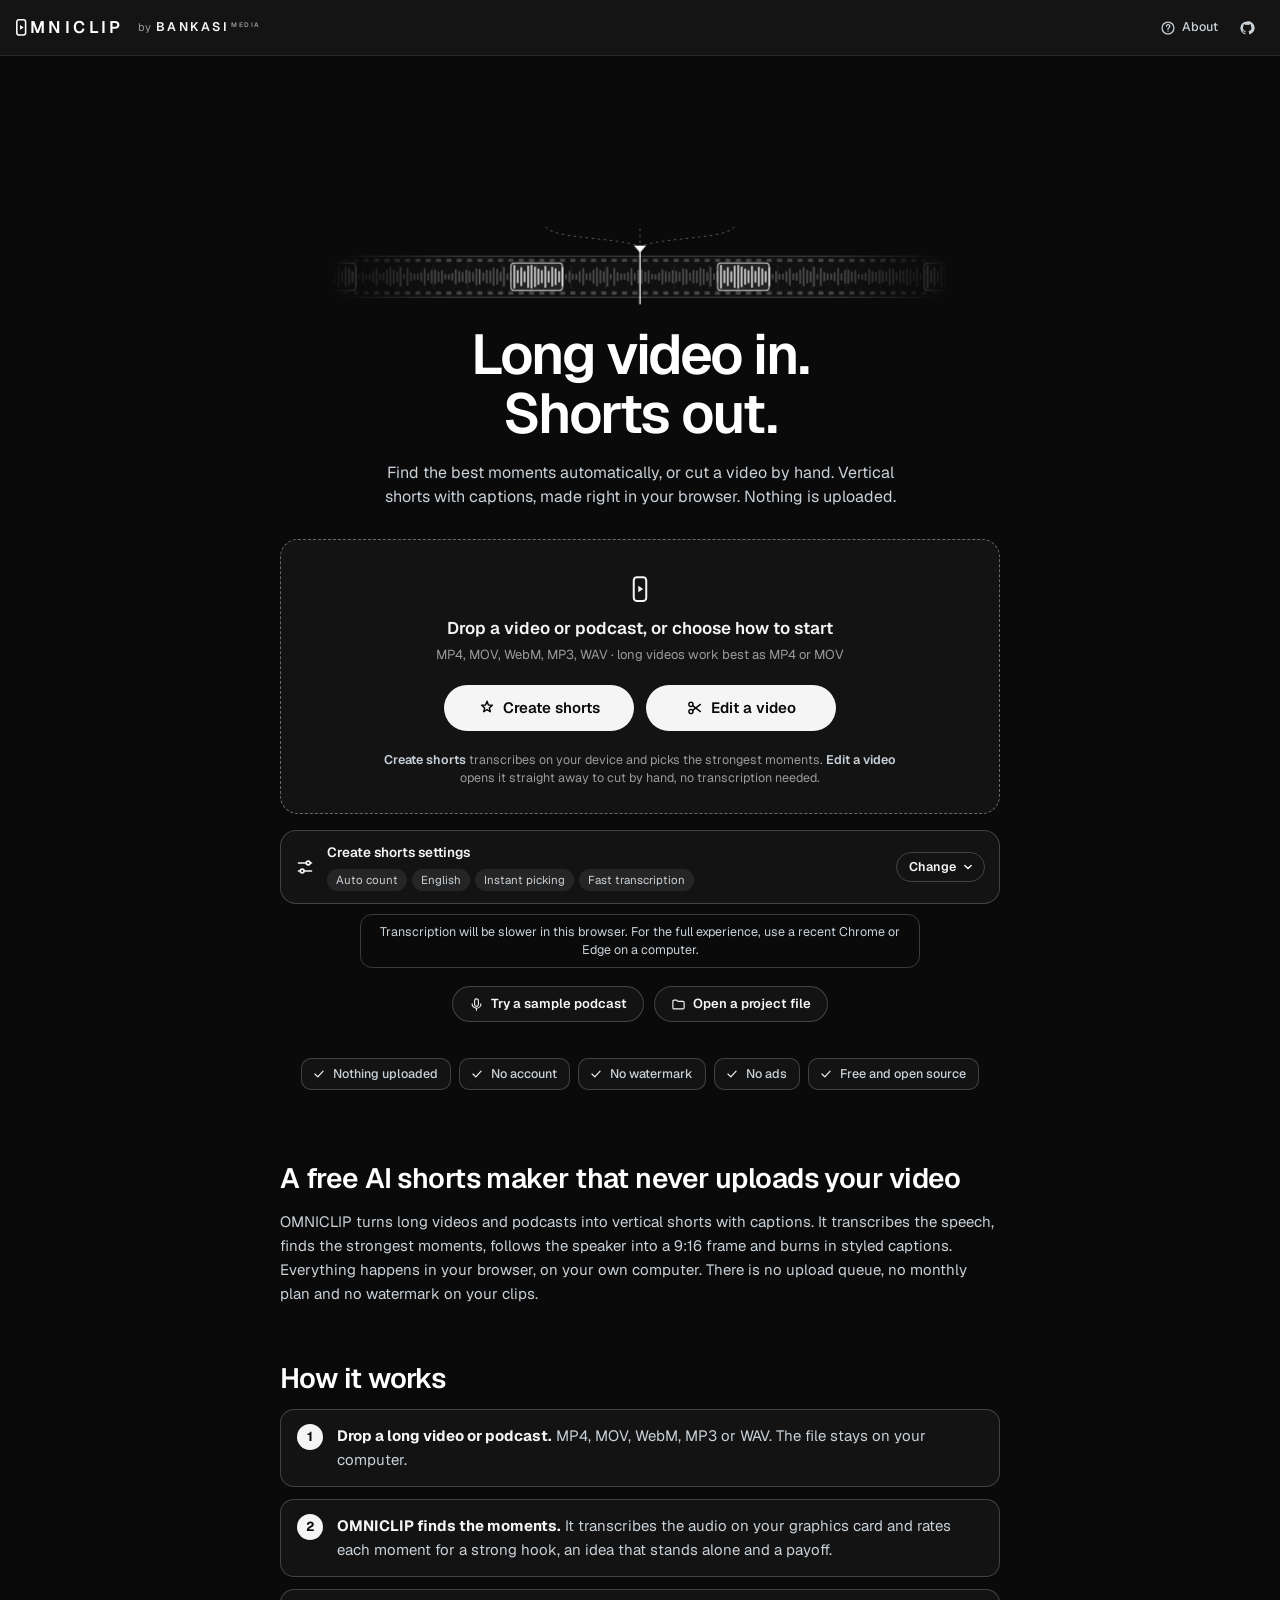
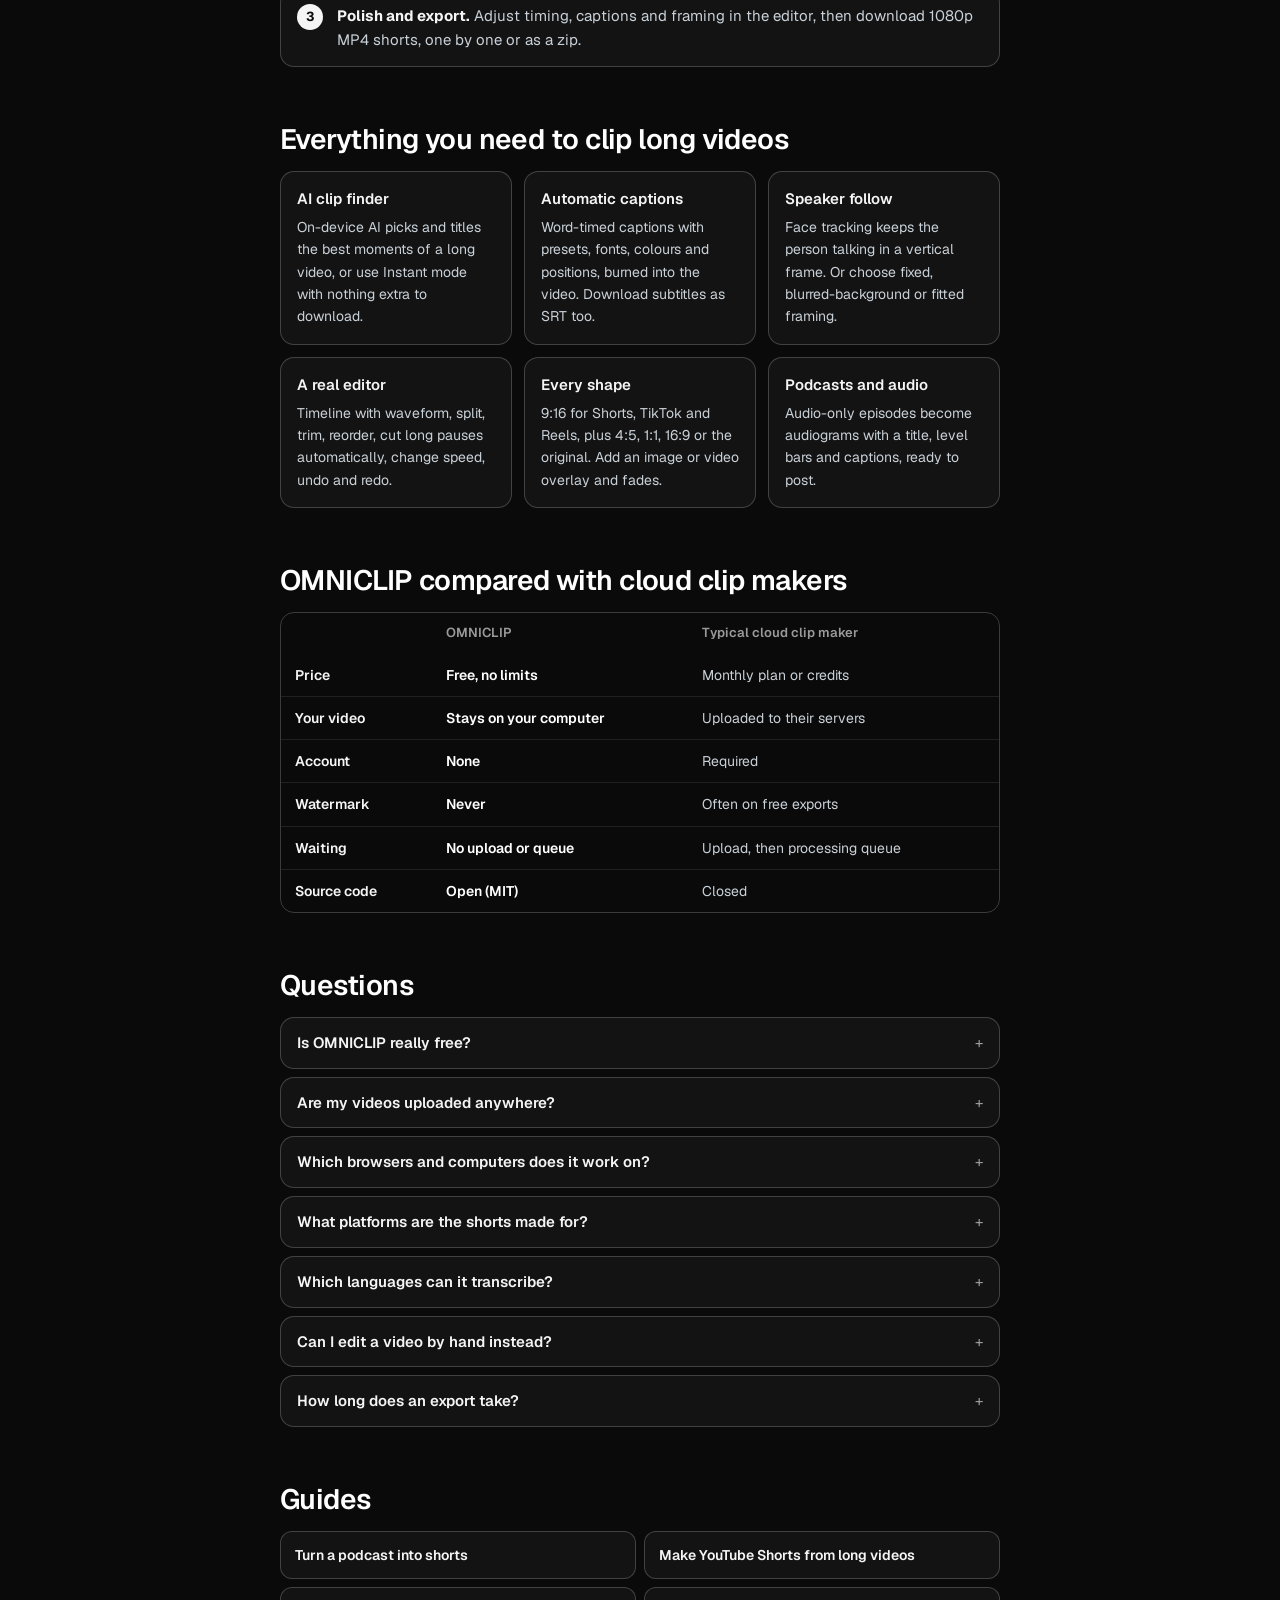
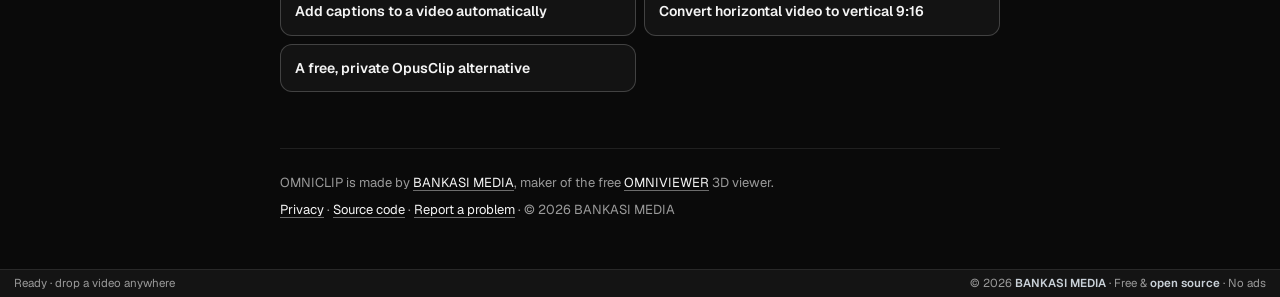
==== commit fc081832: "SEO: homepage content and FAQ, guide pages, structured data, sitemap, robots, llms.txt, inlined CSS " ====
--- a/index.html
+++ b/index.html
@@ -3,21 +3,47 @@
 <head>
 <meta charset="utf-8">
 <meta name="viewport" content="width=device-width, initial-scale=1, viewport-fit=cover">
-<title>OMNICLIP · Free shorts maker and video editor in your browser · by BANKASI MEDIA</title>
-<meta name="description" content="Turn long videos and podcasts into vertical shorts with captions, or cut a video by hand. Free, in your browser, processed on your device. No upload, no account, no watermark.">
+<title>OMNICLIP: Free AI Shorts Maker, No Upload, No Watermark</title>
+<meta name="description" content="Turn long videos and podcasts into vertical shorts with captions, free. AI finds the best moments on your device: no upload, no account, no watermark.">
+<meta name="robots" content="index, follow, max-image-preview:large, max-snippet:-1, max-video-preview:-1">
 <meta name="theme-color" content="#0a0a0a">
+<meta name="color-scheme" content="dark">
+<meta name="author" content="BANKASI MEDIA">
+<meta name="application-name" content="OMNICLIP">
 <meta property="og:type" content="website">
 <meta property="og:site_name" content="OMNICLIP">
-<meta property="og:title" content="OMNICLIP · Long video in, shorts out">
-<meta property="og:description" content="Free on-device shorts maker and editor: finds the best moments, follows the speaker, burns in captions. Nothing is uploaded.">
+<meta property="og:locale" content="en_US">
+<meta property="og:title" content="OMNICLIP: Long video in, shorts out. Free and on your device">
+<meta property="og:description" content="Free AI shorts maker and video editor: finds the best moments, follows the speaker, burns in captions. Nothing is uploaded.">
 <meta property="og:url" content="https://useomniclip.com/">
 <meta property="og:image" content="https://useomniclip.com/og.png">
 <meta property="og:image:width" content="1200">
 <meta property="og:image:height" content="630">
+<meta property="og:image:alt" content="OMNICLIP: long video in, vertical shorts with captions out">
 <meta name="twitter:card" content="summary_large_image">
+<meta name="twitter:title" content="OMNICLIP: Free AI Shorts Maker, No Upload, No Watermark">
+<meta name="twitter:description" content="Turn long videos and podcasts into captioned vertical shorts, right in your browser. Nothing is uploaded.">
 <meta name="twitter:image" content="https://useomniclip.com/og.png">
 <link rel="canonical" href="https://useomniclip.com/">
-<link rel="icon" href="favicon.svg" type="image/svg+xml">
+<link rel="icon" href="/favicon.svg" type="image/svg+xml">
+<link rel="apple-touch-icon" href="/apple-touch-icon.png">
+<link rel="manifest" href="/manifest.webmanifest">
+<script type="application/ld+json">
+{"@context":"https://schema.org","@graph":[
+{"@type":"Organization","@id":"https://useomniclip.com/#org","name":"BANKASI MEDIA","url":"https://bankasimedia.com/","logo":"https://useomniclip.com/icon-512.png","sameAs":["https://github.com/marwenclock"]},
+{"@type":"WebSite","@id":"https://useomniclip.com/#website","name":"OMNICLIP","alternateName":"OMNICLIP by BANKASI MEDIA","url":"https://useomniclip.com/","inLanguage":"en","publisher":{"@id":"https://useomniclip.com/#org"}},
+{"@type":"WebApplication","@id":"https://useomniclip.com/#app","name":"OMNICLIP","url":"https://useomniclip.com/","description":"Free AI shorts maker and video editor that runs in your browser. Turns long videos and podcasts into vertical shorts with captions, entirely on your device.","applicationCategory":"MultimediaApplication","applicationSubCategory":"Video editor","operatingSystem":"Windows, macOS, Linux, ChromeOS","browserRequirements":"Requires a recent desktop Chrome or Edge with WebGPU","isAccessibleForFree":true,"license":"https://opensource.org/licenses/MIT","offers":{"@type":"Offer","price":"0","priceCurrency":"USD"},"image":"https://useomniclip.com/og.png","screenshot":"https://useomniclip.com/og.png","featureList":["Finds the best moments in long videos and podcasts with on-device AI","Automatic captions with styles, burned into the video","Speaker-following 9:16 reframing","Timeline editor: split, trim, cut pauses, change speed","Exports 1080p or 720p MP4","SRT subtitle export","Audiograms for audio-only podcasts","No upload, no account, no watermark"],"publisher":{"@id":"https://useomniclip.com/#org"},"isPartOf":{"@id":"https://useomniclip.com/#website"}},
+{"@type":"FAQPage","@id":"https://useomniclip.com/#faq","mainEntity":[
+{"@type":"Question","name":"Is OMNICLIP really free?","acceptedAnswer":{"@type":"Answer","text":"Yes. OMNICLIP is free and open source under the MIT licence. There are no plans, credits, ads or watermarks, and you don't need an account."}},
+{"@type":"Question","name":"Are my videos uploaded anywhere?","acceptedAnswer":{"@type":"Answer","text":"No. Your video is decoded, transcribed, edited and exported inside your browser tab. The only downloads are the open-source AI models, fetched once and then cached by your browser."}},
+{"@type":"Question","name":"Which browsers and computers does it work on?","acceptedAnswer":{"@type":"Answer","text":"A recent desktop Chrome or Edge with WebGPU. It runs on integrated graphics, and computers with a dedicated graphics card or Apple Silicon are much faster."}},
+{"@type":"Question","name":"What platforms are the shorts made for?","acceptedAnswer":{"@type":"Answer","text":"OMNICLIP exports vertical 9:16 MP4 files with burned-in captions that you can post to YouTube Shorts, TikTok and Instagram Reels. You can also export 4:5, 1:1, 16:9 or the original shape."}},
+{"@type":"Question","name":"Which languages can it transcribe?","acceptedAnswer":{"@type":"Answer","text":"English, Spanish, French, German, Portuguese, Italian and Arabic. You can also import your own SRT or VTT subtitles."}},
+{"@type":"Question","name":"Can I edit a video by hand instead?","acceptedAnswer":{"@type":"Answer","text":"Yes. Choose Edit a video to open the file straight away as one clip. Split, trim, reframe and add captions later, with no transcription needed."}},
+{"@type":"Question","name":"How long does an export take?","acceptedAnswer":{"@type":"Answer","text":"Exports run in real time, so a 30-second short takes about 30 seconds, and the tab must stay visible. A background-safe export (beta) renders frame by frame instead."}}
+]}
+]}
+</script>
 <link rel="preload" href="fonts/Geist-Variable.woff2" as="font" type="font/woff2" crossorigin>
 <link rel="stylesheet" href="style.css">
 </head>
@@ -147,6 +173,81 @@
     <ul class="facts">
       <li><svg viewBox="0 0 24 24" fill="none" stroke="currentColor" stroke-width="2" stroke-linecap="round" stroke-linejoin="round" aria-hidden="true"><path d="m5 12 5 5 9-10"/></svg>Nothing uploaded</li><li><svg viewBox="0 0 24 24" fill="none" stroke="currentColor" stroke-width="2" stroke-linecap="round" stroke-linejoin="round" aria-hidden="true"><path d="m5 12 5 5 9-10"/></svg>No account</li><li><svg viewBox="0 0 24 24" fill="none" stroke="currentColor" stroke-width="2" stroke-linecap="round" stroke-linejoin="round" aria-hidden="true"><path d="m5 12 5 5 9-10"/></svg>No watermark</li><li><svg viewBox="0 0 24 24" fill="none" stroke="currentColor" stroke-width="2" stroke-linecap="round" stroke-linejoin="round" aria-hidden="true"><path d="m5 12 5 5 9-10"/></svg>No ads</li><li><svg viewBox="0 0 24 24" fill="none" stroke="currentColor" stroke-width="2" stroke-linecap="round" stroke-linejoin="round" aria-hidden="true"><path d="m5 12 5 5 9-10"/></svg>Free and open source</li>
     </ul>
+
+    <!-- what it is, for people and search engines; hidden with the start screen once a video is open -->
+    <div class="learn">
+      <section class="learn-block" aria-labelledby="whatTitle">
+        <h2 id="whatTitle">A free AI shorts maker that never uploads your video</h2>
+        <p>OMNICLIP turns long videos and podcasts into vertical shorts with captions. It transcribes the speech, finds the strongest moments, follows the speaker into a 9:16 frame and burns in styled captions. Everything happens in your browser, on your own computer. There is no upload queue, no monthly plan and no watermark on your clips.</p>
+      </section>
+
+      <section class="learn-block" aria-labelledby="howTitle">
+        <h2 id="howTitle">How it works</h2>
+        <ol class="steps">
+          <li><b>Drop a long video or podcast.</b> MP4, MOV, WebM, MP3 or WAV. The file stays on your computer.</li>
+          <li><b>OMNICLIP finds the moments.</b> It transcribes the audio on your graphics card and rates each moment for a strong hook, an idea that stands alone and a payoff.</li>
+          <li><b>Polish and export.</b> Adjust timing, captions and framing in the editor, then download 1080p MP4 shorts, one by one or as a zip.</li>
+        </ol>
+      </section>
+
+      <section class="learn-block" aria-labelledby="featTitle">
+        <h2 id="featTitle">Everything you need to clip long videos</h2>
+        <div class="feat-grid">
+          <div class="feat"><h3>AI clip finder</h3><p>On-device AI picks and titles the best moments of a long video, or use Instant mode with nothing extra to download.</p></div>
+          <div class="feat"><h3>Automatic captions</h3><p>Word-timed captions with presets, fonts, colours and positions, burned into the video. Download subtitles as SRT too.</p></div>
+          <div class="feat"><h3>Speaker follow</h3><p>Face tracking keeps the person talking in a vertical frame. Or choose fixed, blurred-background or fitted framing.</p></div>
+          <div class="feat"><h3>A real editor</h3><p>Timeline with waveform, split, trim, reorder, cut long pauses automatically, change speed, undo and redo.</p></div>
+          <div class="feat"><h3>Every shape</h3><p>9:16 for Shorts, TikTok and Reels, plus 4:5, 1:1, 16:9 or the original. Add an image or video overlay and fades.</p></div>
+          <div class="feat"><h3>Podcasts and audio</h3><p>Audio-only episodes become audiograms with a title, level bars and captions, ready to post.</p></div>
+        </div>
+      </section>
+
+      <section class="learn-block" aria-labelledby="vsTitle">
+        <h2 id="vsTitle">OMNICLIP compared with cloud clip makers</h2>
+        <div class="table-wrap">
+          <table class="vs">
+            <thead><tr><th scope="col"></th><th scope="col">OMNICLIP</th><th scope="col">Typical cloud clip maker</th></tr></thead>
+            <tbody>
+              <tr><th scope="row">Price</th><td>Free, no limits</td><td>Monthly plan or credits</td></tr>
+              <tr><th scope="row">Your video</th><td>Stays on your computer</td><td>Uploaded to their servers</td></tr>
+              <tr><th scope="row">Account</th><td>None</td><td>Required</td></tr>
+              <tr><th scope="row">Watermark</th><td>Never</td><td>Often on free exports</td></tr>
+              <tr><th scope="row">Waiting</th><td>No upload or queue</td><td>Upload, then processing queue</td></tr>
+              <tr><th scope="row">Source code</th><td>Open (MIT)</td><td>Closed</td></tr>
+            </tbody>
+          </table>
+        </div>
+      </section>
+
+      <section class="learn-block" aria-labelledby="faqTitle">
+        <h2 id="faqTitle">Questions</h2>
+        <div class="faq">
+          <details><summary>Is OMNICLIP really free?</summary><p>Yes. OMNICLIP is free and open source under the MIT licence. There are no plans, credits, ads or watermarks, and you don't need an account.</p></details>
+          <details><summary>Are my videos uploaded anywhere?</summary><p>No. Your video is decoded, transcribed, edited and exported inside your browser tab. The only downloads are the open-source AI models, fetched once and then cached by your browser.</p></details>
+          <details><summary>Which browsers and computers does it work on?</summary><p>A recent desktop Chrome or Edge with WebGPU. It runs on integrated graphics, and computers with a dedicated graphics card or Apple Silicon are much faster.</p></details>
+          <details><summary>What platforms are the shorts made for?</summary><p>OMNICLIP exports vertical 9:16 MP4 files with burned-in captions that you can post to YouTube Shorts, TikTok and Instagram Reels. You can also export 4:5, 1:1, 16:9 or the original shape.</p></details>
+          <details><summary>Which languages can it transcribe?</summary><p>English, Spanish, French, German, Portuguese, Italian and Arabic. You can also import your own SRT or VTT subtitles.</p></details>
+          <details><summary>Can I edit a video by hand instead?</summary><p>Yes. Choose Edit a video to open the file straight away as one clip. Split, trim, reframe and add captions later, with no transcription needed.</p></details>
+          <details><summary>How long does an export take?</summary><p>Exports run in real time, so a 30-second short takes about 30 seconds, and the tab must stay visible. A background-safe export (beta) renders frame by frame instead.</p></details>
+        </div>
+      </section>
+
+      <nav class="learn-block" aria-labelledby="guidesTitle">
+        <h2 id="guidesTitle">Guides</h2>
+        <ul class="guide-list">
+          <li><a href="/podcast-to-shorts/">Turn a podcast into shorts</a></li>
+          <li><a href="/youtube-shorts-maker/">Make YouTube Shorts from long videos</a></li>
+          <li><a href="/auto-captions/">Add captions to a video automatically</a></li>
+          <li><a href="/vertical-video-converter/">Convert horizontal video to vertical 9:16</a></li>
+          <li><a href="/opusclip-alternative/">A free, private OpusClip alternative</a></li>
+        </ul>
+      </nav>
+
+      <footer class="site-foot">
+        <p>OMNICLIP is made by <a href="https://bankasimedia.com" rel="noopener">BANKASI MEDIA</a>, maker of the free <a href="https://github.com/marwenclock/omniviewer3d" rel="noopener">OMNIVIEWER</a> 3D viewer.</p>
+        <p><a href="/privacy/">Privacy</a> · <a href="https://github.com/marwenclock/omniclip" rel="noopener">Source code</a> · <a href="https://github.com/marwenclock/omniclip/issues" rel="noopener">Report a problem</a> · © 2026 BANKASI MEDIA</p>
+      </footer>
+    </div>
   </section>
 
   <!-- ============================== editor ============================== -->
@@ -224,6 +325,9 @@
       <div class="stage" id="stage">
         <video id="player" playsinline preload="auto"></video>
         <canvas id="out" aria-label="Output preview of the selected clip"></canvas>
+        <div class="el-box hover" id="elHover" hidden></div>
+        <div class="el-box sel" id="elSel" hidden></div>
+        <div class="dock row el-dock" id="elDock" role="toolbar" aria-label="Edit the selected element" hidden></div>
         <div class="crop" id="crop" hidden>
           <button class="crop-handle" id="cropHandle" type="button" title="Drag to choose what stays in the frame">
             <svg viewBox="0 0 20 20" aria-hidden="true"><path d="M6 6 2 10l4 4M14 6l4 4-4 4M2 10h16" fill="none" stroke="currentColor" stroke-width="1.6" stroke-linecap="round" stroke-linejoin="round"/></svg>
@@ -242,7 +346,7 @@
         <div class="dock">
           <div class="dock-group play-group">
             <button class="play" id="playBtn" type="button" aria-label="Play" title="Play / pause (Space)"><svg viewBox="0 0 20 20" aria-hidden="true"><path d="M7 5v10l8-5z" fill="currentColor"/></svg></button>
-            <span class="tc"><span class="tc-now" id="tcNow">0:00.0</span><span class="tc-dur" id="tcDur">/ 0:00.0</span></span>
+            <span class="tcode"><span class="tc-now" id="tcNow">0:00.0</span><span class="tc-dur" id="tcDur">/ 0:00.0</span></span>
           </div>
           <span class="src-only dock-group" hidden>
             <span class="dock-sep"></span>
--- a/style.css
+++ b/style.css
@@ -158,9 +158,11 @@
 .c-cap.dim { fill: rgba(255, 255, 255, 0.45); }
 .c-bar { fill: rgba(255, 255, 255, 0.18); }
 .c-fill { fill: #fff; transform-box: fill-box; transform-origin: left; animation: fill 7.2s linear infinite both; }
-.c0, .c0 .c-fill { animation-delay: 1.2s; }
-.c1, .c1 .c-fill { animation-delay: 3.6s; }
-.c2, .c2 .c-fill { animation-delay: 6s; }
+/* negative delays: all three shorts are already on screen at first paint (the cycle keeps the 2.4 s stagger),
+   so the first frame matches the settled page instead of popping in later (better Speed Index) */
+.c0, .c0 .c-fill { animation-delay: -5.4s; }
+.c1, .c1 .c-fill { animation-delay: -3s; }
+.c2, .c2 .c-fill { animation-delay: -0.6s; }
 @keyframes pop { 0% { opacity: 0; transform: translateY(26px) scale(0.6); } 6% { opacity: 1; transform: translateY(-4px) scale(1.04); } 10% { transform: none; } 86% { opacity: 1; transform: none; } 96%, 100% { opacity: 0; transform: translateY(-8px) scale(0.96); } }
 @keyframes fill { 0%, 8% { transform: scaleX(0); } 86%, 100% { transform: scaleX(1); } }
 @media (prefers-reduced-motion: reduce) { .h-card { opacity: 1; } .c-fill { transform: scaleX(0.6); } }
@@ -220,6 +222,41 @@
 .facts { list-style: none; padding: 0; margin: 36px 0 0; display: flex; flex-wrap: wrap; justify-content: center; gap: 8px; }
 .facts li { display: inline-flex; align-items: center; gap: 7px; height: 32px; padding: 0 12px 0 10px; border: 1px solid var(--line-2); border-radius: 10px; background: var(--surface); font-size: 12.5px; font-weight: 500; color: var(--ink-2); }
 .facts li svg { width: 14px; height: 14px; color: var(--ink); flex: none; }
+/* what-it-is content under the start screen (crawlable text, FAQ, guides) */
+.learn { width: 100%; margin-top: 72px; text-align: left; display: flex; flex-direction: column; gap: 56px; }
+.learn h2 { margin: 0 0 14px; font-size: clamp(22px, 3.2vw, 28px); line-height: 1.2; font-weight: 600; letter-spacing: -0.02em; color: #fff; }
+.learn h3 { margin: 0 0 6px; font-size: 15px; font-weight: 600; color: var(--ink); }
+.learn p, .learn li { font-size: 15px; line-height: 1.6; color: var(--ink-2); }
+.learn p { margin: 0; }
+.learn a { color: var(--ink); text-decoration: underline; text-underline-offset: 3px; text-decoration-color: rgba(255, 255, 255, 0.4); }
+.learn a:hover { text-decoration-color: #fff; }
+.steps { margin: 0; padding: 0; list-style: none; counter-reset: step; display: grid; gap: 12px; }
+.steps li { counter-increment: step; position: relative; padding: 14px 16px 14px 56px; border: 1px solid var(--line-2); border-radius: 14px; background: var(--surface); }
+.steps li::before { content: counter(step); position: absolute; left: 16px; top: 14px; width: 26px; height: 26px; display: grid; place-items: center; border-radius: 50%; background: var(--ink); color: var(--bg); font-size: 13px; font-weight: 700; }
+.steps b { color: var(--ink); }
+.feat-grid { display: grid; grid-template-columns: repeat(auto-fill, minmax(220px, 1fr)); gap: 12px; }
+.feat { padding: 16px; border: 1px solid var(--line-2); border-radius: 14px; background: var(--surface); }
+.feat p { font-size: 14px; }
+.table-wrap { overflow-x: auto; border: 1px solid var(--line-2); border-radius: 14px; }
+.vs { width: 100%; border-collapse: collapse; font-size: 14px; }
+.vs th, .vs td { padding: 11px 14px; text-align: left; border-bottom: 1px solid var(--line); }
+.vs tr:last-child th, .vs tr:last-child td { border-bottom: 0; }
+.vs thead th { font-size: 13px; color: var(--muted); font-weight: 600; }
+.vs tbody th { color: var(--ink); font-weight: 600; }
+.vs td { color: var(--ink-2); }
+.vs td:nth-child(2) { color: #fff; font-weight: 600; }
+.faq { display: grid; gap: 8px; }
+.faq details { border: 1px solid var(--line-2); border-radius: 14px; background: var(--surface); }
+.faq summary { cursor: pointer; padding: 14px 16px; font-size: 15px; font-weight: 600; color: var(--ink); list-style: none; display: flex; justify-content: space-between; gap: 12px; }
+.faq summary::-webkit-details-marker { display: none; }
+.faq summary::after { content: '+'; font-weight: 400; color: var(--muted); }
+.faq details[open] summary::after { content: '2'; }
+.faq details p { padding: 0 16px 14px; }
+.guide-list { margin: 0; padding: 0; list-style: none; display: grid; grid-template-columns: repeat(auto-fill, minmax(260px, 1fr)); gap: 8px; }
+.guide-list a { display: block; padding: 12px 14px; border: 1px solid var(--line-2); border-radius: 12px; background: var(--surface); text-decoration: none; font-weight: 600; font-size: 14px; }
+.guide-list a:hover { background: var(--surface-2); }
+.site-foot { padding-top: 24px; border-top: 1px solid var(--line); display: grid; gap: 6px; }
+.site-foot p { font-size: 13px; color: var(--muted); }
 
 /* ------------------------------------------------------------ editor grid */
 body.working { height: 100%; overflow: hidden; }
@@ -349,7 +386,8 @@
 .play { width: 44px; height: 44px; flex: none; display: inline-flex; align-items: center; justify-content: center; border-radius: 999px; background: var(--ink); color: var(--bg); transition: opacity 0.15s; }
 .play:hover { opacity: 0.86; }
 .play svg { width: 18px; height: 18px; }
-.tc { display: inline-flex; flex-direction: column; align-items: flex-start; line-height: 1.25; min-width: 72px; }
+.tcode { display: inline-flex; flex-direction: column; align-items: flex-start; line-height: 1.25; min-width: 72px; }
+.play svg, .tool svg, .tab svg { pointer-events: none; }
 .tc-now { font: 600 14px var(--mono); }
 .tc-dur { font: 11px var(--mono); color: var(--muted); }
 .tool i { font: normal 10.5px var(--mono); color: var(--muted); }
@@ -386,6 +424,21 @@
 .summary { margin: 0; padding: 10px 12px; border-radius: 10px; background: var(--surface); font: 12px/1.6 var(--mono); color: var(--ink-2); }
 .panel-actions { padding-top: 6px; border-top: 1px solid var(--line); }
 .framing-note:empty { display: none; }
+
+/* click-to-edit on the Output monitor */
+.el-box { position: absolute; z-index: 4; pointer-events: none; border-radius: 10px; }
+.el-box.hover { border: 1px dashed rgba(255, 255, 255, 0.6); background: rgba(255, 255, 255, 0.04); }
+.el-box.sel { border: 1.5px solid #fff; box-shadow: 0 0 0 4px rgba(255, 255, 255, 0.12), 0 0 24px rgba(255, 255, 255, 0.25); animation: selIn 0.25s ease-out; }
+@keyframes selIn { from { opacity: 0; transform: scale(1.04); } }
+.el-dock { position: absolute; z-index: 6; flex-wrap: nowrap; max-width: calc(100% - 16px); overflow-x: auto; scrollbar-width: none; box-shadow: 0 14px 40px rgba(0, 0, 0, 0.55); animation: dockIn 0.18s ease-out; }
+@keyframes dockIn { from { opacity: 0; transform: translateY(6px); } }
+.el-name { padding: 0 10px 0 8px; font-size: 13px; font-weight: 600; white-space: nowrap; }
+.el-val { min-width: 44px; text-align: center; font: 11.5px var(--mono); color: var(--ink-2); white-space: nowrap; }
+.el-color { position: absolute; inset: 0; width: 100%; height: 100%; opacity: 0; cursor: pointer; border: 0; padding: 0; }
+.inspector.glow { animation: inspGlow 1.1s ease-out; }
+@keyframes inspGlow { 0% { border-color: #fff; box-shadow: 0 0 0 3px rgba(255, 255, 255, 0.25), 0 0 40px rgba(255, 255, 255, 0.22); } 100% { border-color: var(--line-2); box-shadow: none; } }
+.glow-field { border-radius: 10px; animation: fieldGlow 1.6s ease-out; }
+@keyframes fieldGlow { 0%, 30% { background: rgba(255, 255, 255, 0.1); box-shadow: 0 0 0 6px rgba(255, 255, 255, 0.1); } 100% { background: transparent; box-shadow: 0 0 0 6px transparent; } }
 
 /* timeline */
 .tl-tools { display: flex; align-items: center; gap: 8px; margin-bottom: 8px; }
